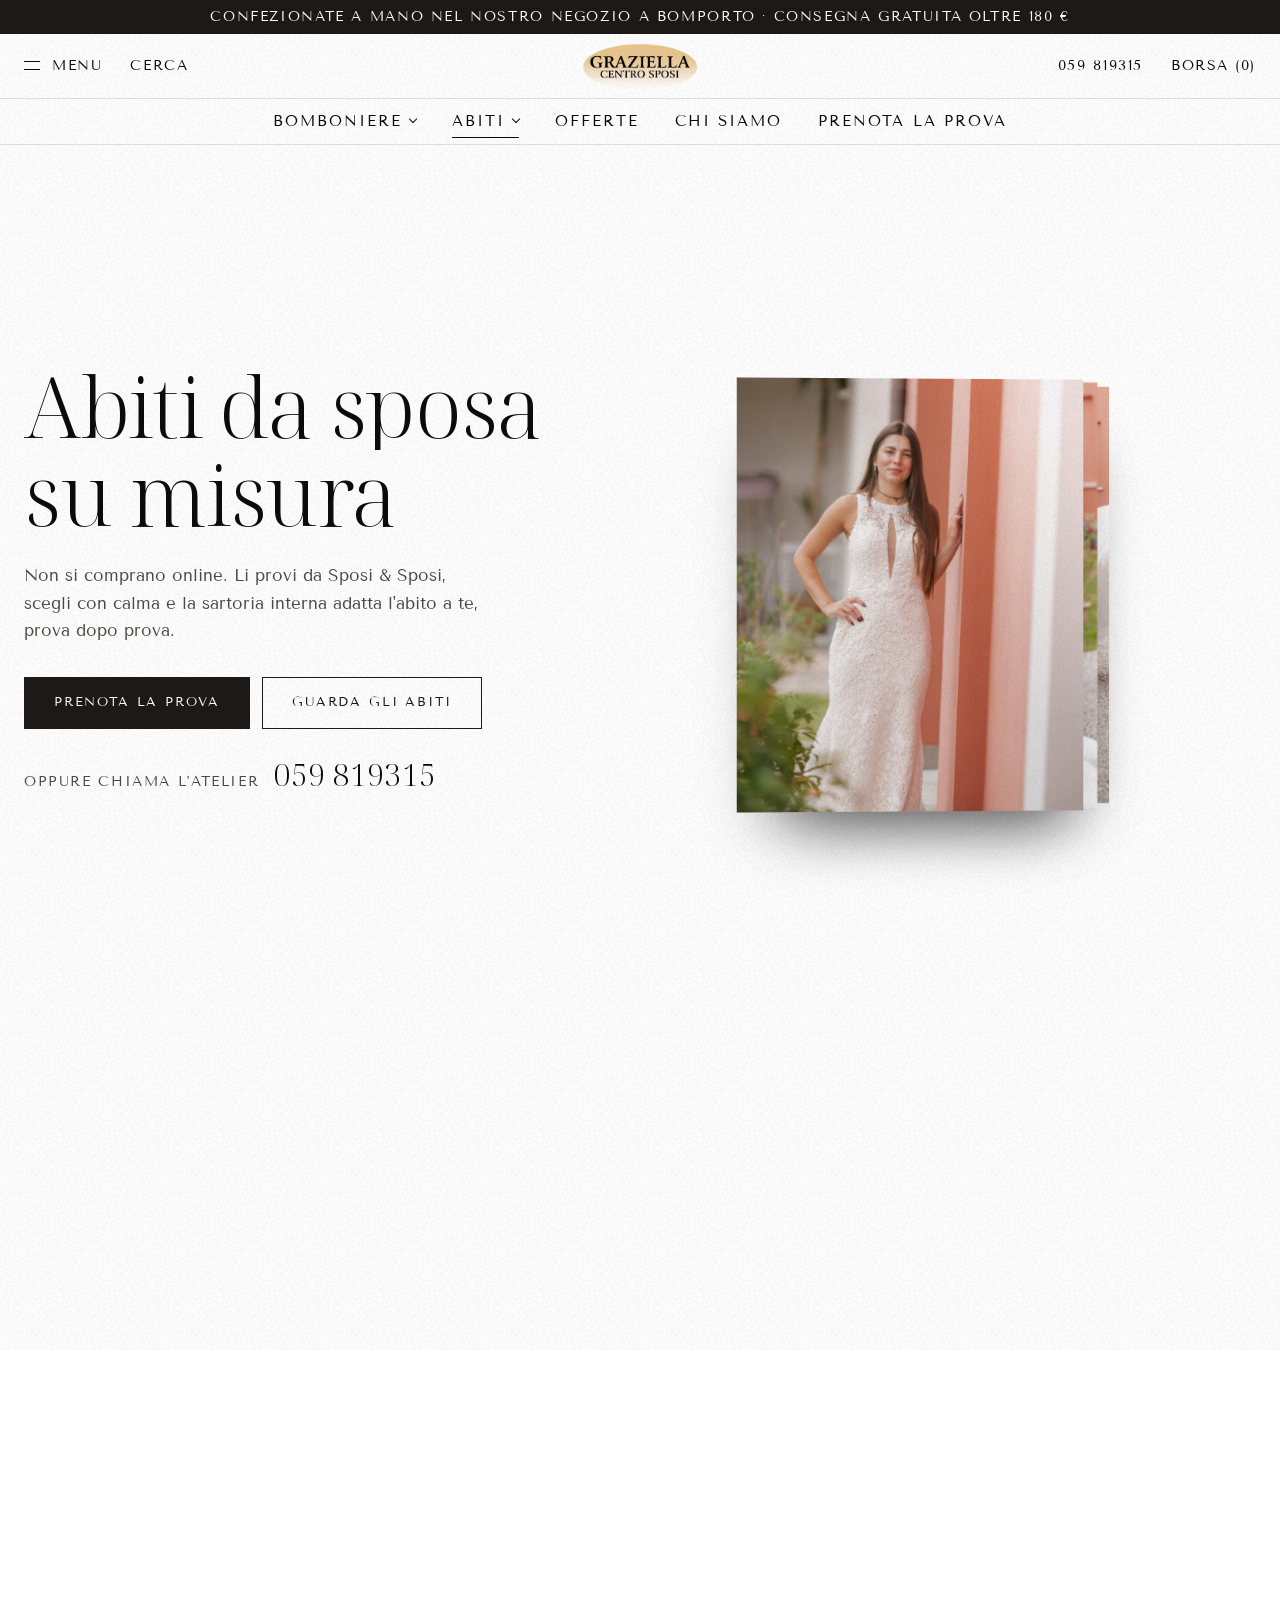
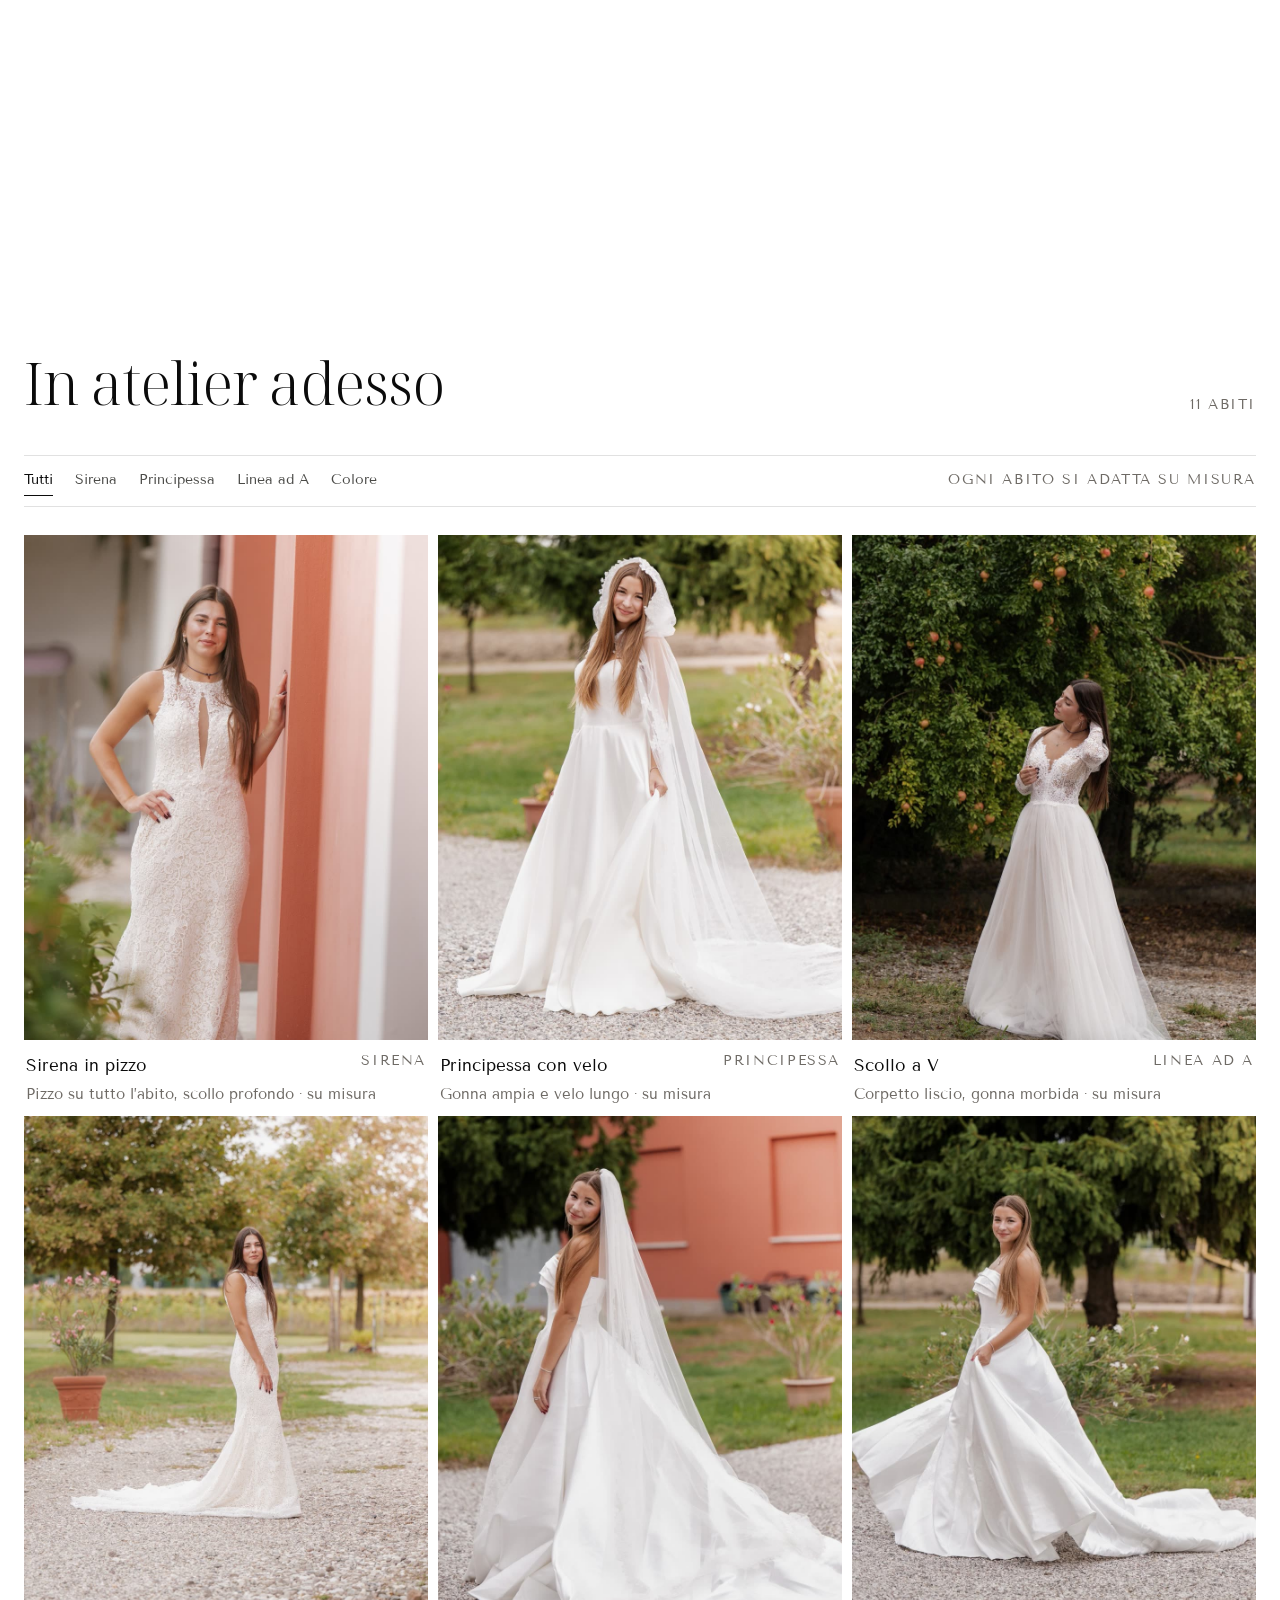
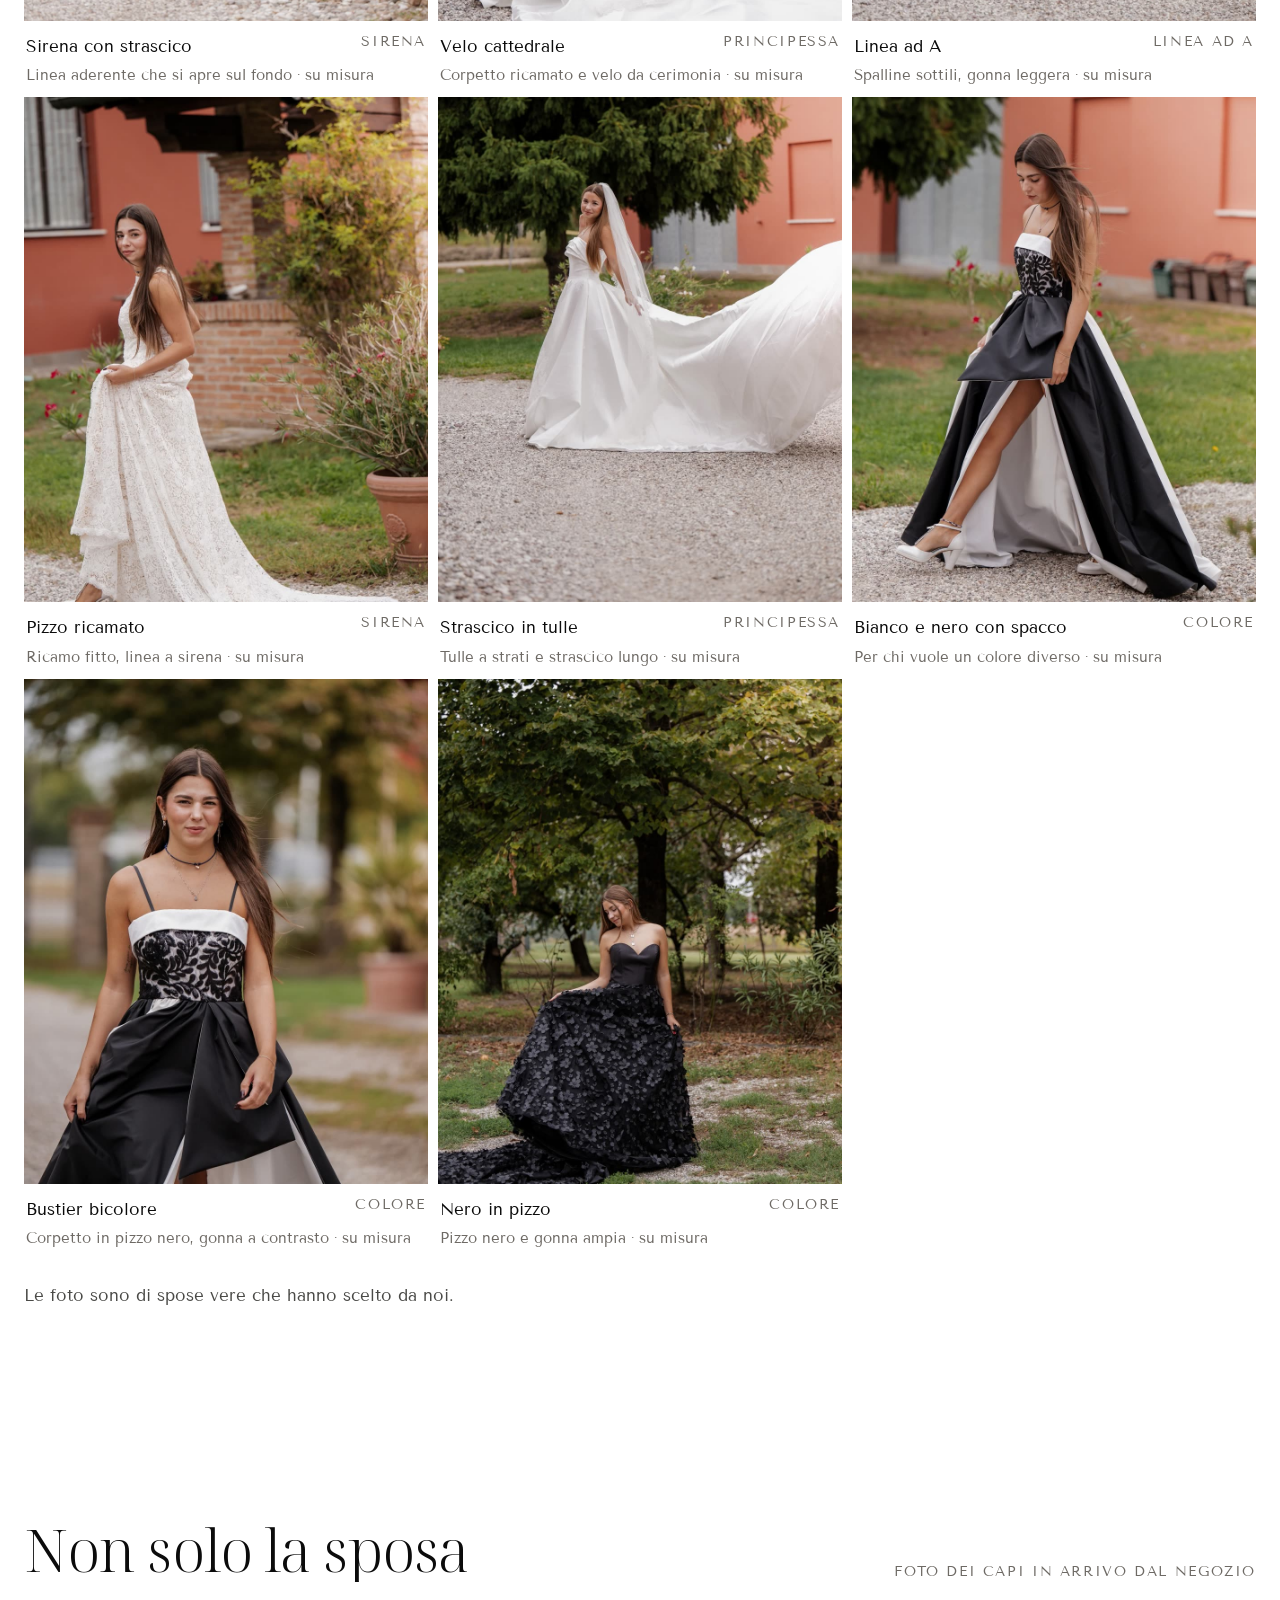
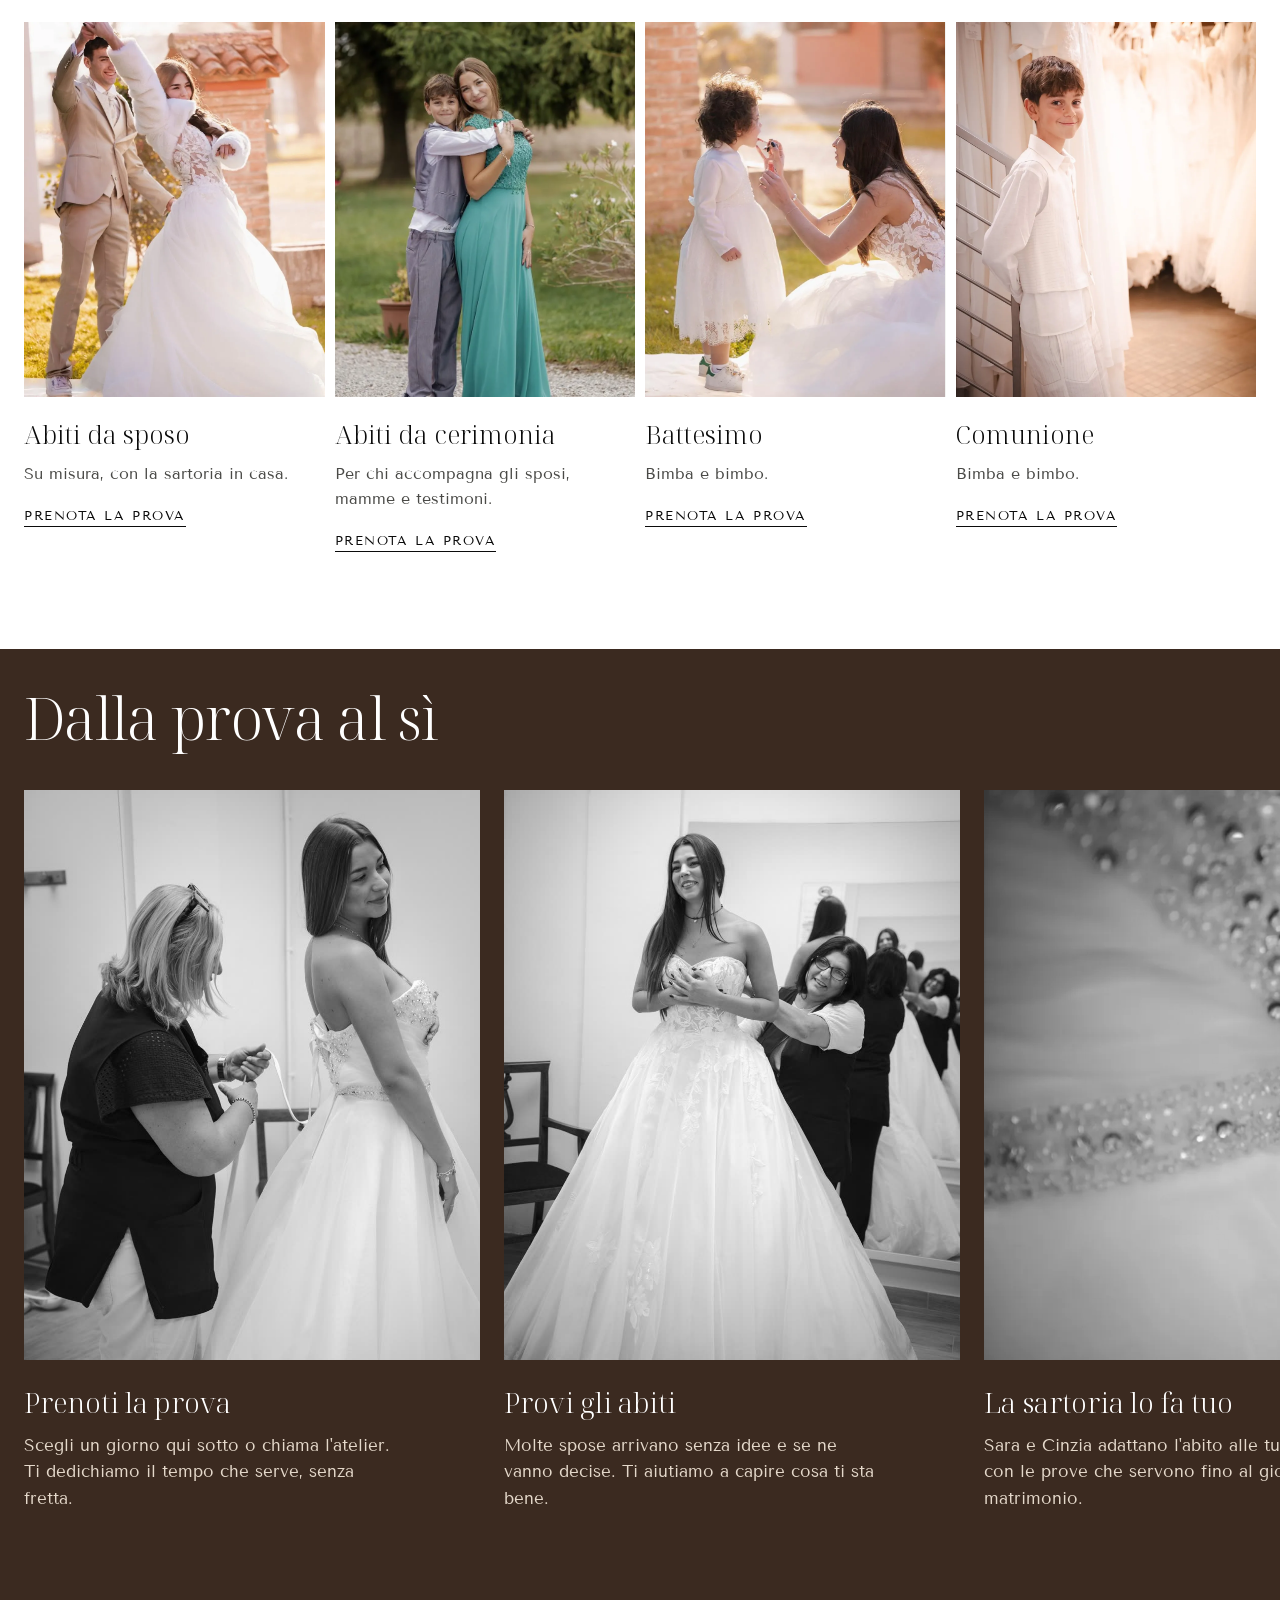
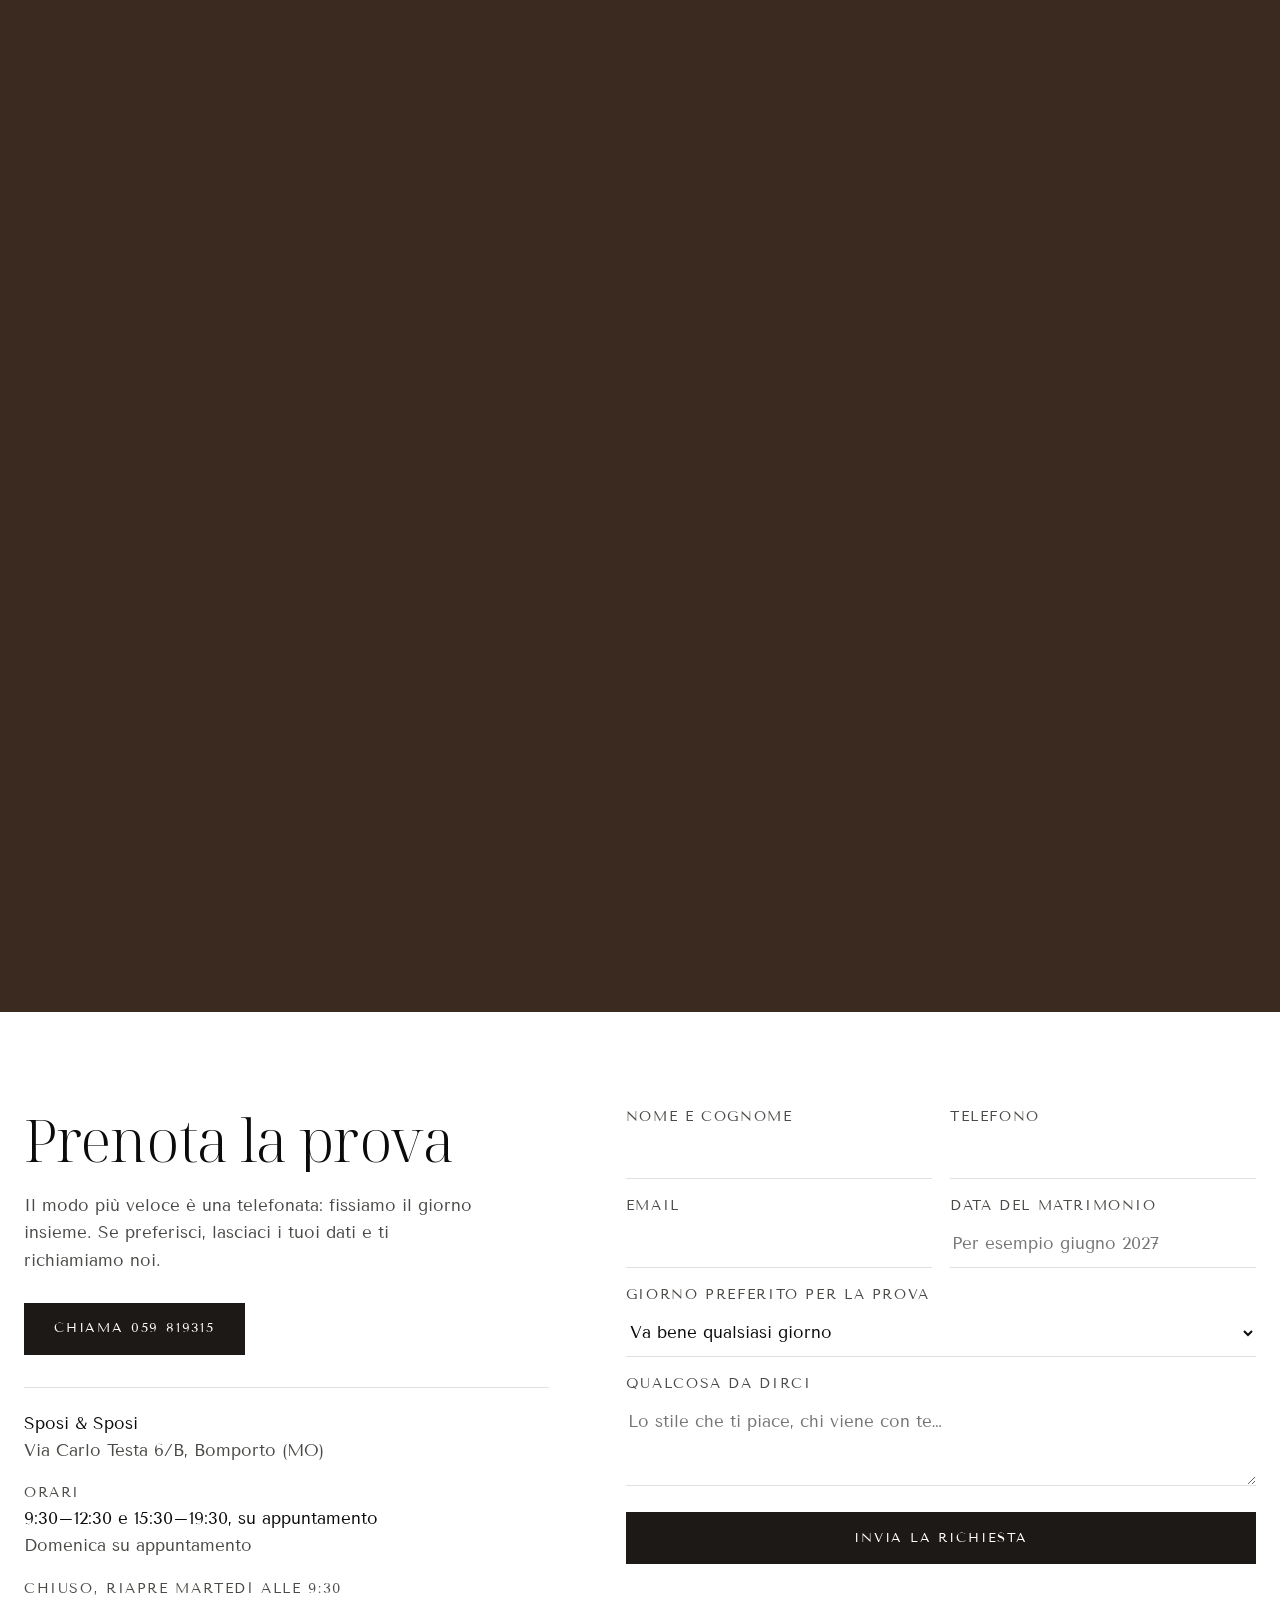
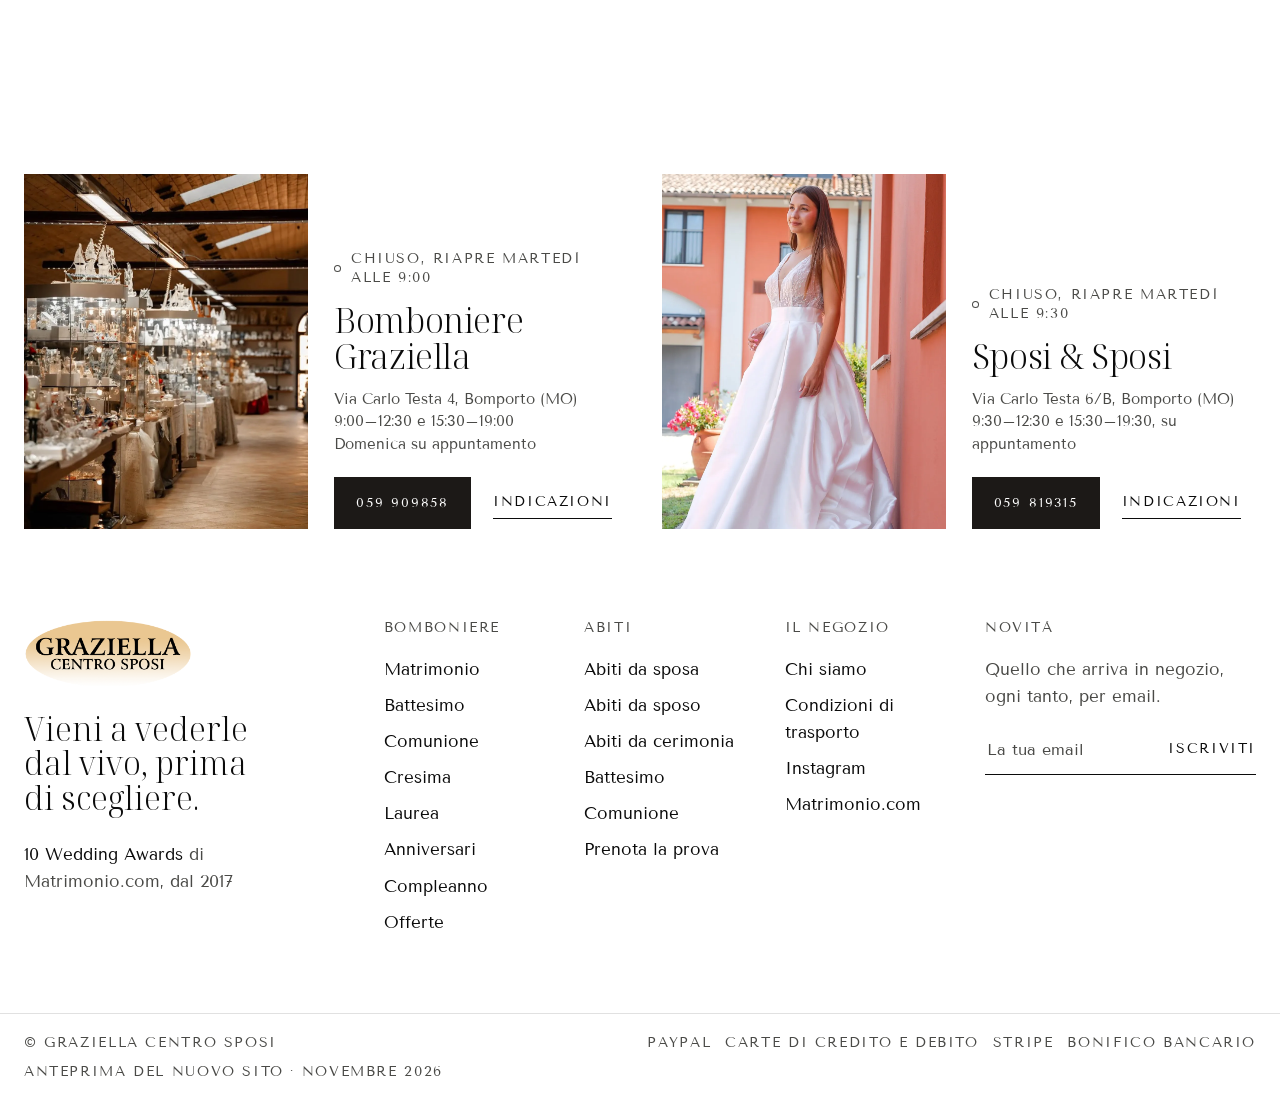
==== abiti.html @ 9d53adb4 "Via le copie sfocate: sezioni alte come i video, foto al formato vero Co-Authored-By: Claude Opus 5." ====
<!doctype html>
<html lang="it">
<head>
<meta charset="utf-8">
<meta name="robots" content="noindex, nofollow">
<meta name="viewport" content="width=device-width, initial-scale=1">
<link rel="icon" href="assets/img/logo-graziella.png">
<script>try{if(sessionStorage.getItem("graziella-passaggio")==="1"){document.documentElement.classList.add("in-passaggio");setTimeout(function(){document.documentElement.classList.remove("in-passaggio")},2500)}}catch(e){}</script>
<title>Abiti da sposa su misura · Sposi &amp; Sposi · Graziella</title>
<meta name="description" content="Abiti da sposa su misura dell'atelier Sposi & Sposi a Bomporto: si provano in atelier e la sartoria interna li adatta a te.">
<link rel="preconnect" href="https://fonts.googleapis.com"><link rel="preconnect" href="https://fonts.gstatic.com" crossorigin>
<link href="https://fonts.googleapis.com/css2?family=Noto+Serif+Display:wght@300;400&family=Tenor+Sans&display=swap" rel="stylesheet">
<link rel="stylesheet" href="assets/vendor/lenis.css">
<link rel="stylesheet" href="assets/css/negozio.css">
<style>
/* Hero: tre abiti a ventaglio nello spazio, si aprono con lo scroll e seguono il mouse */
.ab-hero { position: relative; height: 190vh; }
.ab-hero__stick { position: sticky; top: 0; height: 100vh; height: 100svh; display: grid; grid-template-columns: minmax(0, 5fr) minmax(0, 6fr); align-items: center; gap: 24px; max-width: var(--max); margin: 0 auto; padding: 0 var(--gut); overflow: hidden; }
.ab-hero__testo { position: relative; z-index: 2; }
.ab-hero__testo p { margin: 24px 0 32px; }
/* Telefono per prenotare in evidenza (cliente, 26/10): la maggior parte delle spose chiama */
.ab-hero__tel { margin-top: 26px; color: var(--graphite); display: flex; align-items: baseline; gap: 14px; flex-wrap: wrap; }
.ab-hero__tel a { font-family: var(--font-titoli); font-weight: var(--peso-titoli); font-size: clamp(26px, 2.4vw, 36px); letter-spacing: .01em; color: var(--ink); text-transform: none; background: linear-gradient(currentColor, currentColor) 0 100% / 0 1px no-repeat; transition: background-size .5s var(--ease); }
.ab-hero__tel a:hover { background-size: 100% 1px; }
.ventaglio { position: relative; z-index: 1; height: 88vh; perspective: 1600px; display: grid; place-items: center; }
.ventaglio__in { position: relative; width: min(27vw, 430px, 54vh); aspect-ratio: 4 / 5; transform-style: preserve-3d; will-change: transform; }
.ventaglio__in img { position: absolute; inset: 0; width: 100%; height: 100%; object-fit: contain; box-shadow: 0 40px 60px -30px rgba(11, 11, 11, .35); }
.ab-hero__azioni { display: flex; gap: 12px; flex-wrap: wrap; }
@media (max-width: 900px) {
  .ab-hero { height: auto; }
  .ab-hero__stick { position: relative; height: auto; grid-template-columns: 1fr; padding-top: 32px; padding-bottom: 32px; }
  /* L'altezza segue le foto, così sotto il ventaglio non resta un vuoto */
  .ventaglio { height: calc(62vw * 4 / 3 + 72px); }
  .ventaglio__in { width: 62vw; }
}

/* Filtri e griglia degli abiti */
.ab-tools { display: flex; justify-content: space-between; align-items: center; gap: 24px; border-top: 1px solid var(--hair); border-bottom: 1px solid var(--hair); height: 52px; margin-bottom: 28px; }
.tabs { display: flex; gap: 22px; overflow-x: auto; scrollbar-width: none; }
.tabs::-webkit-scrollbar { display: none; }
.tabs button { position: relative; padding: 6px 0; color: var(--graphite); white-space: nowrap; }
.tabs button[aria-pressed="true"] { color: var(--ink); }
.tabs button::after { content: ''; position: absolute; left: 0; right: 0; bottom: 0; height: 1px; background: var(--ink); transform: scaleX(0); transform-origin: right; transition: transform .5s var(--ease); }
.tabs button[aria-pressed="true"]::after, .tabs button:hover::after { transform: scaleX(1); transform-origin: left; }
.abiti { display: grid; grid-template-columns: repeat(3, minmax(0, 1fr)); gap: 10px; }
.abito__media { position: relative; aspect-ratio: 4 / 5; overflow: hidden; background: var(--mist); transform: perspective(1000px) rotateX(var(--rx, 0deg)) rotateY(var(--ry, 0deg)); transition: transform .8s var(--ease); }
.abito__media.is-tilt { transition: transform .15s linear; }
.abito__media img { width: 100%; height: 100%; object-fit: contain; }
.abito__media::after { content: ''; position: absolute; inset: 0; pointer-events: none; background: radial-gradient(circle at var(--lx, 50%) var(--ly, 30%), rgba(255,255,255,.35), transparent 50%); opacity: 0; transition: opacity .5s; }
.abito__media.is-tilt::after { opacity: 1; }
.abito__chiedi { position: absolute; left: 10px; right: 10px; bottom: 10px; height: 44px; background: var(--paper); color: var(--ink); font-size: 12.5px; letter-spacing: .12em; text-transform: uppercase; transform: translateY(calc(100% + 12px)); transition: transform .6s var(--ease); }
.abito:hover .abito__chiedi, .abito__chiedi:focus-visible { transform: none; }
@media (hover: none) { .abito__chiedi { transform: none; } }
@media (max-width: 760px) { .abito__chiedi { height: 38px; left: 8px; right: 8px; bottom: 8px; font-size: 11.5px; } .abito__chiedi .lungo { display: none; } }
.abito__meta { display: flex; justify-content: space-between; gap: 12px; padding: 12px 2px 0; }
.abito__meta h3 { margin: 0; font-weight: 400; font-size: 17px; }
.abito__meta span { white-space: nowrap; }
.abito__nota { margin: 4px 2px 0; color: var(--fog); font-size: 14.5px; }
@media (max-width: 900px) { .abiti { grid-template-columns: repeat(2, minmax(0, 1fr)); } }
@media (max-width: 760px) { .abito__meta { flex-direction: column; gap: 0; } }

/* Come funziona: percorso orizzontale che scorre con lo scroll */
.percorso { position: relative; background: var(--bruno); color: var(--paper); overflow: clip; }
.percorso__pin { height: 100vh; height: 100svh; display: flex; flex-direction: column; justify-content: center; gap: 40px; }
.percorso__head { padding: 0 var(--gut); max-width: var(--max); margin: 0 auto; width: 100%; }
.percorso__track { display: flex; gap: 24px; padding: 0 var(--gut); width: max-content; will-change: transform; }
.tappa { --w: min(520px, 78vw, calc((100svh - 330px) * .8)); width: var(--w); flex-shrink: 0; }
.tappa--larga { width: calc(var(--w) * 1.875); }
.tappa--larga .tappa__foto { aspect-ratio: 3 / 2; }
.tappa__foto { position: relative; aspect-ratio: 4 / 5; overflow: hidden; }
.tappa img { width: 100%; height: 100%; object-fit: cover; filter: grayscale(1); transition: filter 1s var(--ease); }
.fila-nav--percorso { display: none; }
/* Su telefono e tablet il percorso non blocca la pagina: si scorre col dito o con le frecce, la tappa in primo piano prende colore */
@media (max-width: 900px) {
  .percorso__pin { height: auto; padding: 72px 0 64px; gap: 32px; }
  .percorso__track { width: auto; overflow-x: auto; scroll-snap-type: x mandatory; scrollbar-width: none; }
  .percorso__track::-webkit-scrollbar { display: none; }
  .tappa { --w: 80vw; scroll-snap-align: start; }
  .tappa.is-qui img { filter: none; }
  .fila-nav--percorso { display: flex; margin-top: 0; }
}
.tappa h3 { margin: 20px 0 8px; font-family: var(--font-titoli); font-weight: var(--peso-titoli); font-size: clamp(26px, 2.2vw, 32px); }
.tappa p { margin: 0; color: var(--crema); max-width: 38ch; font-size: 16.5px; }

/* Prenotazione della prova */
.prova { display: grid; grid-template-columns: minmax(0, 5fr) minmax(0, 6fr); gap: clamp(32px, 6vw, 120px); align-items: start; }
.prova__info p { margin-top: 20px; }
.prova__contatti { margin-top: 32px; display: grid; gap: 14px; padding-top: 22px; border-top: 1px solid var(--hair); }
.prova__contatti b { font-weight: 400; display: block; }
.prova__contatti span { color: var(--graphite); }
.prova__contatti .tel { user-select: all; color: var(--ink); }
.form { display: grid; gap: 18px; }
.form .riga { display: grid; grid-template-columns: 1fr 1fr; gap: 18px; }
.campo label { display: block; margin-bottom: 4px; color: var(--graphite); }
.campo input, .campo select, .campo textarea { width: 100%; border: 0; border-bottom: 1px solid var(--hair); background: none; outline: none; height: 48px; font-size: 17px; border-radius: 0; }
.campo textarea { height: 88px; resize: vertical; padding-top: 10px; }
.campo input:focus, .campo select:focus, .campo textarea:focus { border-bottom-color: var(--ink); }
.prova__chiama { margin-top: 28px; }
.ok { padding: 24px; background: var(--mist); }
.ok h3 { margin: 0 0 8px; font-weight: 400; font-size: 26px; }
.ok p { margin: 0; color: var(--graphite); }
@media (max-width: 900px) { .prova { grid-template-columns: 1fr; } .form .riga { grid-template-columns: 1fr; } }
/* Le altre categorie dell'atelier (sposo, cerimonia, battesimo, comunione): foto vere del negozio, prova su appuntamento */
.altri__griglia { display: grid; grid-template-columns: repeat(4, minmax(0, 1fr)); gap: 10px; }
.altro { position: relative; scroll-margin-top: calc(var(--head) + 40px); }
.altro__foto { aspect-ratio: 4 / 5; overflow: hidden; background: var(--mist); }
.altro__foto img { width: 100%; height: 100%; object-fit: contain; }
.altro h3 { margin: 18px 0 6px; font-family: var(--font-titoli); font-weight: var(--peso-titoli); font-size: clamp(24px, 2vw, 30px); }
.altro p { margin: 0 0 14px; color: var(--graphite); font-size: 15.5px; }
.altro:target .altro__foto { box-shadow: 0 0 0 1px var(--ink); }
@media (max-width: 900px) { .altri__griglia { grid-template-columns: 1fr 1fr; gap: 24px 10px; } }
</style>
</head>
<body data-pagina="abiti">
<div id="testata"></div>
<main>
  <section class="ab-hero" id="ab-hero" aria-labelledby="t-ab">
    <div class="ab-hero__stick">
      <div class="ab-hero__testo">
        <h1 class="h-xl" id="t-ab" data-split>Abiti da sposa su misura</h1>
        <p class="body-l">Non si comprano online. Li provi da Sposi &amp; Sposi, scegli con calma e la sartoria interna adatta l'abito a te, prova dopo prova.</p>
        <div class="ab-hero__azioni"><a class="btn" href="#prova">Prenota la prova</a><a class="btn btn--line" href="#collezione">Guarda gli abiti</a></div>
        <p class="ab-hero__tel label">Oppure chiama l'atelier <a href="tel:+39059819315">059 819315</a></p>
      </div>
      <div class="ventaglio" data-tilt-area>
        <div class="ventaglio__in" id="ventaglio">
          <img src="assets/abiti/sirena-pizzo.jpg" alt="Abito a sirena in pizzo" data-i="0">
          <img src="assets/abiti/velo-cattedrale.jpg" alt="Abito con velo cattedrale" data-i="1">
          <img src="assets/abiti/strascico-tulle.jpg" alt="Abito con strascico in tulle" data-i="2">
        </div>
      </div>
    </div>
  </section>

  <section class="sec" id="collezione" aria-labelledby="t-coll">
    <div class="wrap">
      <div class="sec__head"><h2 class="h-l" id="t-coll" data-split>In atelier adesso</h2><span class="label fog" id="conta-abiti"></span></div>
      <div class="ab-tools">
        <div class="tabs label" id="linee" role="group" aria-label="Linea"></div>
        <span class="label fog hide-s">Ogni abito si adatta su misura</span>
      </div>
      <div class="abiti" id="abiti"></div>
      <p class="muted" style="margin-top:32px">Le foto sono di spose vere che hanno scelto da noi.</p>
    </div>
  </section>

  <section class="sec altri" id="altri" aria-labelledby="t-altri">
    <div class="wrap">
      <div class="sec__head"><h2 class="h-l" id="t-altri" data-split>Non solo la sposa</h2><span class="label fog">Foto dei capi in arrivo dal negozio</span></div>
      <div class="altri__griglia" id="altri-griglia"></div>
    </div>
  </section>

  <section class="percorso" id="percorso" aria-labelledby="t-perc">
    <div class="percorso__pin">
      <div class="percorso__head"><h2 class="h-l" id="t-perc">Dalla prova al sì</h2></div>
      <div class="percorso__track" id="traccia">
        <article class="tappa"><div class="tappa__foto"><img src="assets/abiti/prova-specchio.jpg" alt="Una sposa si guarda allo specchio durante la prova" loading="lazy"></div><h3>Prenoti la prova</h3><p>Scegli un giorno qui sotto o chiama l'atelier. Ti dedichiamo il tempo che serve, senza fretta.</p></article>
        <article class="tappa"><div class="tappa__foto"><img src="assets/abiti/prova-atelier.jpg" alt="Prova dell'abito in atelier" loading="lazy"></div><h3>Provi gli abiti</h3><p>Molte spose arrivano senza idee e se ne vanno decise. Ti aiutiamo a capire cosa ti sta bene.</p></article>
        <article class="tappa tappa--larga"><div class="tappa__foto"><img src="assets/img/mani-lacci.webp" alt="Mani che stringono i lacci del corsetto" loading="lazy"></div><h3>La sartoria lo fa tuo</h3><p>Sara e Cinzia adattano l'abito alle tue misure, con le prove che servono fino al giorno del matrimonio.</p></article>
        <article class="tappa"><div class="tappa__foto"><img src="assets/abiti/prova-sartoria.jpg" alt="La sarta sistema lo strascico" loading="lazy"></div><h3>Lo ritiri pronto</h3><p>All'ultima prova l'abito è come lo volevi. Lo porti a casa stirato e pronto.</p></article>
      </div>
      <div class="fila-nav fila-nav--chiara fila-nav--percorso">
        <button type="button" class="fila-freccia" data-verso="-1" id="perc-prima" aria-label="Tappa precedente"><svg viewBox="0 0 24 24"><path d="M15 5l-7 7 7 7"/></svg></button>
        <div class="fila-barra" aria-hidden="true"><i id="perc-barra"></i></div>
        <button type="button" class="fila-freccia" data-verso="1" id="perc-dopo" aria-label="Tappa successiva"><svg viewBox="0 0 24 24"><path d="M9 5l7 7-7 7"/></svg></button>
      </div>
    </div>
  </section>

  <section class="sec" id="prova" aria-labelledby="t-prova">
    <div class="wrap prova">
      <div class="prova__info">
        <h2 class="h-l" id="t-prova" data-split>Prenota la prova</h2>
        <p class="body-l">Il modo più veloce è una telefonata: fissiamo il giorno insieme. Se preferisci, lasciaci i tuoi dati e ti richiamiamo noi.</p>
        <a class="btn prova__chiama" href="tel:+39059819315">Chiama 059 819315</a>
        <div class="prova__contatti">
          <div><b>Sposi &amp; Sposi</b><span>Via Carlo Testa 6/B, Bomporto (MO)</span></div>
          <div><span class="label">Orari</span> <b>9:30–12:30 e 15:30–19:30, su appuntamento</b><span>Domenica su appuntamento</span></div>
          <div><span class="label" id="stato-atelier"></span></div>
        </div>
      </div>
      <form class="form" id="form-prova" novalidate>
        <div class="riga">
          <div class="campo"><label class="label" for="f-nome">Nome e cognome</label><input id="f-nome" required autocomplete="name"></div>
          <div class="campo"><label class="label" for="f-tel">Telefono</label><input id="f-tel" type="tel" required autocomplete="tel"></div>
        </div>
        <div class="riga">
          <div class="campo"><label class="label" for="f-email">Email</label><input id="f-email" type="email" autocomplete="email"></div>
          <div class="campo"><label class="label" for="f-data">Data del matrimonio</label><input id="f-data" type="text" placeholder="Per esempio giugno 2027" autocomplete="off"></div>
        </div>
        <div class="campo"><label class="label" for="f-giorno">Giorno preferito per la prova</label><select id="f-giorno"></select></div>
        <div class="campo"><label class="label" for="f-msg">Qualcosa da dirci</label><textarea id="f-msg" placeholder="Lo stile che ti piace, chi viene con te…"></textarea></div>
        <button class="btn btn--full" type="submit">Invia la richiesta</button>
        <div id="esito" aria-live="polite"></div>
      </form>
    </div>
  </section>
</main>
<div id="piede"></div>

<script src="assets/vendor/gsap.min.js"></script>
<script src="assets/vendor/ScrollTrigger.min.js"></script>
<script src="assets/vendor/SplitText.min.js"></script>
<script src="assets/vendor/Flip.min.js"></script>
<script src="assets/vendor/lenis.min.js"></script>
<script src="assets/js/dati.js"></script>
<script src="assets/js/negozio.js"></script>
<script>
(function () {
  const { G, entrate } = Negozio;
  const ridotto = matchMedia('(prefers-reduced-motion: reduce)').matches;
  const linea = id => G.linee.find(l => l.id === id);

  /* Griglia degli abiti */
  const griglia = document.getElementById('abiti');
  griglia.innerHTML = G.abiti.map(a => `<article class="abito" data-id="${a.id}" data-linea="${a.linea}">
      <div class="abito__media" data-tilt><img src="assets/abiti/${a.id}.jpg" alt="${a.nome}" loading="lazy"><button class="abito__chiedi" type="button" data-chiedi="${a.id}"><span class="lungo">Chiedi di </span>provarlo</button></div>
      <div class="abito__meta"><h3>${a.nome}</h3><span class="label fog">${linea(a.linea).nome}</span></div>
      <p class="abito__nota">${a.nota} · su misura</p>
    </article>`).join('');
  const carte = [...griglia.children];

  /* Filtri per linea, anche da #sirena ecc. */
  const tabs = document.getElementById('linee');
  tabs.innerHTML = `<button aria-pressed="true" data-linea="">Tutti</button>` + G.linee.map(l => `<button aria-pressed="false" data-linea="${l.id}">${l.nome}</button>`).join('');
  function filtra(id, anima) {
    const stato = anima && window.Flip && !ridotto ? Flip.getState(carte) : null;
    let n = 0;
    carte.forEach(c => { c.hidden = !!id && c.dataset.linea !== id; if (!c.hidden) n++; });
    tabs.querySelectorAll('button').forEach(b => b.setAttribute('aria-pressed', String(b.dataset.linea === id)));
    document.getElementById('conta-abiti').textContent = `${n} ${n === 1 ? 'abito' : 'abiti'}`;
    if (stato) Flip.from(stato, { duration: .8, ease: 'power3.inOut', stagger: .03, absolute: true,
      onEnter: el => gsap.fromTo(el, { opacity: 0, scale: .94 }, { opacity: 1, scale: 1, duration: .7 }),
      onLeave: el => gsap.to(el, { opacity: 0, scale: .94, duration: .4 }), onComplete: () => ScrollTrigger.refresh() });
  }
  tabs.addEventListener('click', e => { const b = e.target.closest('button'); if (b) filtra(b.dataset.linea, true); });
  const iniziale = location.hash.slice(1);
  filtra(G.linee.some(l => l.id === iniziale) ? iniziale : '', false);
  if (G.linee.some(l => l.id === iniziale)) setTimeout(() => document.getElementById('collezione').scrollIntoView(), 50);
  addEventListener('hashchange', () => { const h = location.hash.slice(1); if (G.linee.some(l => l.id === h)) { filtra(h, true); document.getElementById('collezione').scrollIntoView(); } });

  /* Gli abiti entrano a tendina: la cornice si scopre dall'alto e la foto si assesta */
  if (window.gsap && window.ScrollTrigger && !ridotto) {
    gsap.registerPlugin(ScrollTrigger);
    const visibili = carte.filter(c => !c.hidden);
    const cornici = b => b.map(x => x.querySelector('.abito__media'));
    gsap.set(cornici(visibili), { clipPath: 'inset(100% 0% 0% 0%)' });
    ScrollTrigger.batch(visibili, { start: 'top 92%', once: true, onEnter: b => {
      gsap.to(cornici(b), { clipPath: 'inset(0% 0% 0% 0%)', duration: 1.3, stagger: .1, ease: 'expo.out', clearProps: 'clipPath' });
    } });
  }

  griglia.addEventListener('click', e => {
    const b = e.target.closest('[data-chiedi]'); if (!b) return;
    /* Il nome dell'abito finisce nel messaggio, così in atelier sanno già cosa preparare */
    const msg = document.getElementById('f-msg'), nome = G.abiti.find(a => a.id === b.dataset.chiedi).nome;
    if (!msg.value.includes(nome)) msg.value = (msg.value.trim() ? msg.value.trim() + '\n' : 'Vorrei provare: ') + nome;
    const dest = document.getElementById('prova');
    Negozio.lenis ? Negozio.lenis.scrollTo(dest, { offset: -40 }) : dest.scrollIntoView({ behavior: 'smooth' });
  });

  /* Giorni di apertura nelle prossime due settimane */
  const giorni = ['domenica', 'lunedì', 'martedì', 'mercoledì', 'giovedì', 'venerdì', 'sabato'];
  const sel = document.getElementById('f-giorno');
  const opzioni = [];
  for (let k = 1; opzioni.length < 10 && k < 21; k++) {
    const d = new Date(); d.setDate(d.getDate() + k);
    const fasce = G.orariAbiti[d.getDay()] || [];
    if (!fasce.length) continue;
    const testo = `${giorni[d.getDay()]} ${d.getDate()} ${d.toLocaleDateString('it-IT', { month: 'long' })}`;
    opzioni.push(`<option>${testo}, mattina</option>`);
    if (fasce.length > 1) opzioni.push(`<option>${testo}, pomeriggio</option>`);
  }
  sel.innerHTML = '<option value="">Va bene qualsiasi giorno</option>' + opzioni.join('');
  document.getElementById('stato-atelier').textContent = Negozio.stato(G.orariAbiti).testo;

  document.getElementById('form-prova').addEventListener('submit', e => {
    e.preventDefault();
    const nome = document.getElementById('f-nome'), tel = document.getElementById('f-tel');
    const esito = document.getElementById('esito');
    if (!nome.value.trim() || !tel.value.trim()) {
      esito.innerHTML = '<p class="muted">Servono almeno il nome e un telefono per richiamarti.</p>';
      (nome.value.trim() ? tel : nome).focus();
      return;
    }
    esito.innerHTML = `<div class="ok"><h3>Grazie, ${nome.value.trim().split(' ')[0]}.</h3><p>Nel sito vero la richiesta arriva a Sposi &amp; Sposi, che ti richiama al ${tel.value.trim()}. In questa anteprima del sito non viene ancora inviata.</p></div>`;
  });

  if (!window.gsap || ridotto) { entrate(); return; }
  gsap.registerPlugin(ScrollTrigger, Flip);

  /* Ventaglio: i tre abiti si aprono nello spazio scorrendo, e ruotano col mouse */
  const fogli = [...document.querySelectorAll('#ventaglio img')];
  const telefono = matchMedia('(max-width: 900px)').matches;
  gsap.set(fogli[0], { rotateY: 0, z: 0, x: 0 });
  gsap.set(fogli[1], { rotateY: 0, z: -40, x: 0 });
  gsap.set(fogli[2], { rotateY: 0, z: -80, x: 0 });
  const apri = gsap.timeline({ paused: telefono, defaults: { ease: 'power2.inOut', duration: 1 } })
    .to(fogli[0], { x: telefono ? '-28%' : '-42%', rotateY: 24, z: 30 }, 0)
    .to(fogli[1], { z: 90, rotateY: 0 }, 0)
    .to(fogli[2], { x: telefono ? '28%' : '42%', rotateY: -24, z: 30 }, 0);
  if (telefono) gsap.to(apri, { progress: 1, duration: 1.6, ease: 'power3.out', delay: .4 });
  else ScrollTrigger.create({ trigger: '#ab-hero', start: 'top top', end: 'bottom bottom', scrub: 1, animation: apri });
  gsap.from('#ventaglio', { opacity: 0, y: 60, duration: 1.4, ease: 'power4.out' });
  if (matchMedia('(hover: hover)').matches) {
    const rx = gsap.quickTo('#ventaglio', 'rotateX', { duration: .9, ease: 'power3.out' });
    const ry = gsap.quickTo('#ventaglio', 'rotateY', { duration: .9, ease: 'power3.out' });
    document.getElementById('ab-hero').addEventListener('pointermove', e => { ry((e.clientX / innerWidth - .5) * 18); rx(-(e.clientY / innerHeight - .5) * 12); });
  }

  /* Percorso: le tappe scorrono in orizzontale mentre la sezione resta ferma */
  const traccia = document.getElementById('traccia');
  const distanza = () => Math.max(0, traccia.scrollWidth - innerWidth);
  if (telefono) Negozio.fila(traccia, { prima: document.getElementById('perc-prima'), dopo: document.getElementById('perc-dopo'), barra: document.getElementById('perc-barra') });
  else if (distanza() > 0) {
    gsap.to(traccia, { x: () => -distanza(), ease: 'none', scrollTrigger: { trigger: '#percorso', start: 'top top', end: () => '+=' + distanza(), pin: '.percorso__pin', scrub: 1, invalidateOnRefresh: true } });
    gsap.utils.toArray('.tappa img').forEach(img => gsap.fromTo(img, { filter: 'grayscale(1)' }, { filter: 'grayscale(0)', scrollTrigger: { trigger: '#percorso', start: 'top top', end: () => '+=' + distanza(), scrub: true } }));
  }
  /* Le altre categorie dell'atelier */
  document.getElementById('altri-griglia').innerHTML = window.GRAZIELLA.categorieAbiti.slice(1).map(c => `<article class="altro" id="${c.id}"><div class="altro__foto"><img src="${c.foto}" alt="" loading="lazy"></div><h3>${c.nome}</h3><p>${c.nota}</p><a class="link" href="#prova">Prenota la prova</a></article>`).join('');
  entrate();
})();
</script>
</body>
</html>
---- assets/vendor/lenis.css ----
html.lenis,html.lenis body{height:auto}.lenis.lenis-smooth [data-lenis-prevent]{overscroll-behavior:contain}.lenis.lenis-stopped{overflow:clip}.lenis.lenis-smooth iframe{pointer-events:none}
---- assets/css/negozio.css ----
/* Graziella · e-commerce. Token da metodo/DESIGN.md: niente valori fuori da qui. */
:root {
  --paper: #FFFFFF;
  --mist: #F2F2F0;
  --ink: #0B0B0B;
  --graphite: #4A4A47;
  --fog: #6E6A65;
  /* Marrone al posto del nero nelle superfici scure (cliente, 26/10): espresso per sezioni, menu e barra, più profondo per il piede */
  --bruno: #3B2A20;
  --bruno-scuro: #2B1F18;
  --bruno-chiaro: #57402F;
  /* Bottoni, frecce e barra annunci (Andrea, 31/10): quasi nero, caldo */
  --nero: #1C1917;
  --nero-chiaro: #3A3531;
  --crema: #E4D8CA;
  --hair: rgba(11, 11, 11, .12);
  --hair-inv: rgba(255, 255, 255, .16);
  --font: 'Tenor Sans', 'Optima', 'Candara', sans-serif;
  --font-titoli: 'Noto Serif Display', Georgia, serif;
  --peso-titoli: 300;
  --ease: cubic-bezier(.16, 1, .3, 1);
  --gut: 24px;
  --max: 1440px;
  --bar: 34px;
  --head: 64px;
}
@media (max-width: 760px) { :root { --gut: 16px; --head: 56px; } }

*, *::before, *::after { box-sizing: border-box; }
html { -webkit-text-size-adjust: 100%; }
body {
  margin: 0; background: var(--paper); color: var(--ink);
  font-family: var(--font); font-weight: 400; font-size: 16px; line-height: 1.6;
  -webkit-font-smoothing: antialiased; overflow-x: hidden;
}
img, video { display: block; max-width: 100%; }
a { color: inherit; text-decoration: none; }
button, input, select, textarea { font: inherit; color: inherit; }
button { background: none; border: 0; padding: 0; cursor: pointer; }
:focus-visible { outline: 1px solid currentColor; outline-offset: 3px; }
.sr { position: absolute; width: 1px; height: 1px; overflow: hidden; clip: rect(0 0 0 0); white-space: nowrap; }

/* Tipografia */
.label { font-size: 13px; letter-spacing: .12em; text-transform: uppercase; line-height: 1.4; }
:root[data-carattere="zodiak"] { --font-titoli: 'Zodiak', Georgia, serif; --peso-titoli: 300; }
:root[data-carattere="italiana"] { --font-titoli: 'Italiana', Georgia, serif; --peso-titoli: 400; }
:root[data-carattere="bodoni"] { --font-titoli: 'Bodoni Moda', Georgia, serif; --peso-titoli: 400; }
:root[data-carattere="gilda"] { --font-titoli: 'Gilda Display', Georgia, serif; --peso-titoli: 400; }
:root[data-carattere="marcellus"] { --font-titoli: 'Marcellus', Georgia, serif; --peso-titoli: 400; }
.h-xl, .h-l, .h-m, .menu__item { font-family: var(--font-titoli); font-weight: var(--peso-titoli); }
.h-xl, .h-l, .h-m, .menu__item { font-weight: var(--peso-titoli); }
.h-xl { font-size: clamp(46px, 6.6vw, 104px); line-height: 1.04; letter-spacing: -.015em; margin: 0; }
.h-l { font-size: clamp(36px, 4.6vw, 70px); line-height: 1.08; letter-spacing: -.015em; margin: 0; }
.h-m { font-size: clamp(26px, 2.6vw, 38px); line-height: 1.15; margin: 0; }
.body-l { font-size: clamp(17px, 1.35vw, 20px); color: var(--graphite); max-width: 46ch; margin: 0; }
.muted { color: var(--graphite); }
.fog { color: var(--fog); }

/* Bottoni */
.btn {
  display: inline-flex; align-items: center; justify-content: center; gap: 12px;
  height: 52px; padding: 0 30px; background: var(--nero); color: var(--paper);
  font-size: 12.5px; letter-spacing: .14em; text-transform: uppercase;
  transition: background .3s var(--ease), color .3s var(--ease);
  position: relative; overflow: hidden;
}
.btn:hover { background: var(--nero-chiaro); }
.btn--light { background: var(--paper); color: var(--ink); }
.btn--light:hover { background: var(--mist); }
.btn--line { background: transparent; color: var(--nero); box-shadow: inset 0 0 0 1px var(--nero); }
.btn--line:hover { background: var(--nero); color: var(--paper); }
.btn--full { width: 100%; }
.link {
  font-size: 12.5px; letter-spacing: .12em; text-transform: uppercase;
  background: linear-gradient(currentColor, currentColor) 0 100% / 100% 1px no-repeat;
  padding-bottom: 3px; transition: background-size .5s var(--ease);
}
.link:hover { background-size: 0 1px; background-position: 100% 100%; }

/* Barra annunci + testata */
.bar {
  height: var(--bar); background: var(--nero); color: var(--paper);
  display: flex; align-items: center; justify-content: center; overflow: hidden;
  position: relative; z-index: 51;
}
.bar p { margin: 0; white-space: nowrap; }
@media (max-width: 760px) { .bar__lungo { display: none; } }
.head {
  position: sticky; top: 0; z-index: 50; background: var(--paper);
  border-bottom: 1px solid var(--hair);
  transition: transform .5s var(--ease);
}
.head.is-hidden { transform: translateY(-100%); }
.head { transition: transform .5s var(--ease), background .5s var(--ease), color .5s var(--ease), border-color .5s var(--ease); }
/* Testata sempre bianca con scritte nere, anche sopra l'hero (Andrea, 31/10) */
.head.is-aperto, .head.is-trasparente.is-aperto { background: var(--paper); color: var(--ink); border-bottom-color: var(--hair); }
.head.is-aperto .head__cats a { color: var(--ink); }
.head.is-aperto .head__cats a::after { background: var(--ink); }
.head__row {
  height: var(--head); max-width: var(--max); margin: 0 auto; padding: 0 var(--gut);
  display: grid; grid-template-columns: 1fr auto 1fr; align-items: center;
}
.head__left, .head__right { display: flex; align-items: center; gap: 28px; }
.head__right { justify-content: flex-end; }
.logo-img { display: block; line-height: 0; }
.logo-img img { height: 46px; width: auto; }
@media (max-width: 760px) { .logo-img img { height: 36px; } }
.menu__logo { height: 38px; width: auto; }
.logo { font-size: 20px; letter-spacing: .32em; text-transform: uppercase; padding-left: .32em; line-height: 1; }
.burger { display: flex; align-items: center; gap: 12px; }
.burger__icon { position: relative; width: 16px; height: 9px; }
.burger__icon i { position: absolute; left: 0; width: 100%; height: 1px; background: currentColor; transition: transform .5s var(--ease), top .5s var(--ease); }
.burger__icon i:first-child { top: 0; }
.burger__icon i:last-child { top: 8px; }
.bag-btn { display: inline-flex; gap: 6px; }
.bag-btn__n { display: inline-block; min-width: 1ch; }
.head__cats {
  max-width: var(--max); margin: 0 auto; padding: 0 var(--gut);
  display: flex; justify-content: center; gap: clamp(18px, 2.8vw, 48px); height: 46px; align-items: center;
  border-top: 1px solid var(--hair);
}
.head__cats a { position: relative; padding: 6px 0; color: var(--ink); transition: color .3s; display: inline-flex; align-items: center; gap: 8px; letter-spacing: .14em; }
.freccia { width: 6px; height: 6px; border-right: 1px solid currentColor; border-bottom: 1px solid currentColor; transform: translateY(-2px) rotate(45deg); transition: transform .4s var(--ease); }
.head__cats a[aria-expanded="true"] .freccia { transform: translateY(1px) rotate(225deg); }
/* Pannelli del menu a tendina */
.mega { position: absolute; left: 0; right: 0; top: 100%; background: var(--paper); color: var(--ink); border-bottom: 1px solid var(--hair); visibility: hidden; clip-path: inset(0 0 100% 0); transition: clip-path .6s var(--ease), visibility 0s .6s; }
.mega.is-on { visibility: visible; clip-path: inset(0 0 0 0); transition: clip-path .7s var(--ease), visibility 0s; }
.mega__in { max-width: var(--max); margin: 0 auto; padding: 34px var(--gut) 40px; display: grid; grid-template-columns: minmax(0, 3fr) minmax(0, 6.2fr) minmax(0, 2.8fr); gap: clamp(24px, 3.4vw, 56px); align-items: start; max-height: calc(100vh - var(--head) - 80px); overflow: auto; }
.mega__tit { margin: 0 0 12px; color: var(--graphite); }
/* Lista delle feste: lo stesso gesto del menu a sipario (filo che entra, le altre voci si spengono) */
.mega__lista { list-style: none; margin: 0; padding: 0; border-top: 1px solid var(--hair); }
.mega__riga { overflow: hidden; border-bottom: 1px solid var(--hair); }
.mega__lista a { display: flex; justify-content: space-between; align-items: center; gap: 12px; padding: 7px 0 8px; transition: opacity .3s; text-transform: none; letter-spacing: 0; }
.mega__sale { display: flex; align-items: center; }
.mega__nome { font-family: var(--font-titoli); font-weight: var(--peso-titoli); font-size: clamp(22px, 1.75vw, 28px); line-height: 1.15; letter-spacing: -.01em; }
.mega__filo { flex: none; width: 0; height: 1px; background: currentColor; transition: width .46s var(--ease), margin .46s var(--ease); }
.mega__lista a.is-su .mega__filo, .mega__lista a.is-punta .mega__filo { width: 22px; margin-right: 12px; }
.mega__lista[data-sopra] a:not(.is-punta) { opacity: .36; }
.mega__n { color: var(--fog); font-size: 13px; letter-spacing: .08em; }
.mega__extra { display: flex; flex-wrap: wrap; gap: 6px 22px; margin-top: 18px; color: var(--graphite); }
.mega__extra a:hover { color: var(--ink); }
/* Al centro tre pezzi della festa, sul campo chiaro della vetrina */
.mega__vtesta { display: flex; justify-content: space-between; align-items: baseline; gap: 16px; margin-bottom: 12px; }
.mega__vtesta p { margin: 0; color: var(--graphite); }
.mega__pezzi { display: grid; grid-template-columns: repeat(3, minmax(0, 1fr)); gap: 10px; }
.mega__pezzo { display: block; text-transform: none; letter-spacing: 0; }
.mega__campo { position: relative; display: block; aspect-ratio: 4 / 5; background: var(--mist); overflow: hidden; }
.mega__campo img { position: absolute; left: 0; right: 0; bottom: 12%; height: 66%; width: 100%; object-fit: contain; mix-blend-mode: multiply; transition: transform .9s var(--ease); }
.mega__campo::after { content: ''; position: absolute; left: 32%; right: 32%; bottom: 10.5%; height: 12px; border-radius: 50%; background: radial-gradient(closest-side, rgba(11, 11, 11, .16), transparent); }
.mega__pezzo:hover .mega__campo img { transform: translateY(-5%) scale(1.03); }
.mega__pezzi--abiti .mega__campo img { inset: 0; height: 100%; object-fit: contain; mix-blend-mode: normal; }
.mega__pezzi--abiti .mega__campo::after { display: none; }
.mega__pezzi--abiti .mega__pezzo:hover .mega__campo img { transform: none; }
.mega__pnome { display: block; margin-top: 10px; font-size: 16px; line-height: 1.35; }
.mega__psotto { display: block; font-size: 14.5px; color: var(--graphite); }
.mega__psotto s { color: var(--fog); margin-right: 4px; }
/* A destra la foto della festa */
.mega__foto { margin: 0; width: 100%; }
.mega__cornice { overflow: hidden; aspect-ratio: 4 / 5; background: var(--mist); }
.mega__cornice img { width: 100%; height: 100%; object-fit: contain; display: block; }
.mega__foto figcaption { margin-top: 10px; color: var(--graphite); }
.mega__foto--atelier figcaption { display: grid; gap: 8px; justify-items: start; }
.mega__foto--atelier .mega__cornice { aspect-ratio: 3 / 2; }
.mega__tel { font-size: 18px; letter-spacing: .06em; color: var(--ink); user-select: all; }
.mega-velo { position: fixed; inset: 0; z-index: 40; background: rgba(11, 11, 11, .22); opacity: 0; pointer-events: none; transition: opacity .5s var(--ease); }
.mega-velo.is-on { opacity: 1; pointer-events: auto; }
@media (max-width: 900px) { .mega, .mega-velo, .freccia { display: none; } }
.head__cats a::after { content: ''; position: absolute; left: 0; right: 0; bottom: 0; height: 1px; background: var(--ink); transform: scaleX(0); transform-origin: right; transition: transform .5s var(--ease); }
.head__cats a:hover, .head__cats a[aria-current], .head__cats a[aria-expanded="true"] { color: var(--ink); }
.head__cats a[aria-expanded="true"]::after { transform: scaleX(1); transform-origin: left; }
.head__cats a:hover::after, .head__cats a[aria-current]::after { transform: scaleX(1); transform-origin: left; }
@media (max-width: 900px) {
  /* Telefono: tutte le voci si vedono in una riga, senza scorrere col dito (Andrea, 04/11) */
  .head__cats { justify-content: space-between; gap: 0; height: 44px; }
  .head__cats a { white-space: nowrap; letter-spacing: .06em; }
  .head__cats .freccia, .head__cats .hide-s { display: none; }
  .hide-s { display: none !important; }
}

/* Menu a sipario (Curtain Menu di HorizonX): il nero scende con il bordo curvo, le voci salgono dalle righe, la carta inclinata mostra la foto della voce */
.menu { position: fixed; inset: 0; z-index: 90; pointer-events: none; visibility: hidden; color: var(--paper); }
.menu.is-open { pointer-events: auto; visibility: visible; }
.menu__sipario { position: absolute; inset: 0; width: 100%; height: 100%; display: block; color: var(--bruno); }
.menu__sipario path { fill: currentColor; }
.menu.is-fermo .menu__panel { background: var(--bruno); }
.menu__panel {
  position: absolute; inset: 0; display: flex; flex-direction: column;
  max-width: var(--max); margin: 0 auto; padding: 22px var(--gut) 26px; overflow-y: auto; overscroll-behavior: contain;
}
.menu__top { display: flex; justify-content: space-between; align-items: center; height: 40px; flex-shrink: 0; }
.menu__close { display: inline-flex; align-items: center; gap: 12px; }
.menu__corpo { flex: 1; display: grid; grid-template-columns: minmax(0, 1fr) auto; gap: clamp(32px, 6vw, 120px); align-items: center; padding: 28px 0; }
.menu__sx { max-width: 760px; }
.menu__riga { overflow: hidden; padding: .06em 0; margin: -.06em 0; }
.menu__sale { display: flex; align-items: center; }
.menu__filo { flex: none; width: 0; height: 1px; background: currentColor; transition: width .46s var(--ease), margin .46s var(--ease); }
.menu__list[data-sopra] .menu__item:not(.is-su) { opacity: .38; }
.menu__list[data-sopra] .menu__item.is-su .menu__filo { width: 34px; margin-right: 16px; }
.menu__item { transition: opacity .32s; }
.menu__carta { position: relative; margin: 0; width: clamp(220px, 22vw, 330px); aspect-ratio: 3 / 4; transform: rotate(-4deg); background: #1c1c1b; overflow: hidden; }
.menu__scatto { position: absolute; inset: 0; width: 100%; height: 100%; object-fit: contain; opacity: 0; transition: opacity .42s ease; }
.menu__scatto.is-su { opacity: 1; }
.menu__didascalia { position: absolute; left: 0; right: 0; bottom: 0; padding: 40px 14px 12px; background: linear-gradient(to top, rgba(11, 11, 11, .7), transparent); color: var(--paper); }
@media (max-width: 900px) {
  .menu__corpo { grid-template-columns: 1fr; align-items: start; padding-top: 12px; }
  .menu__carta { display: none; }
}
.menu__search { margin-top: 0; border-bottom: 1px solid var(--hair-inv); display: flex; align-items: center; gap: 12px; }
.menu__search input { flex: 1; background: none; border: 0; outline: none; height: 56px; font-size: 21px; color: var(--paper); }
.menu__search input::placeholder { color: var(--fog); }
.menu__results { list-style: none; margin: 0; padding: 0; }
.menu__results li a { display: grid; grid-template-columns: 44px 1fr auto; gap: 14px; align-items: center; padding: 10px 0; border-bottom: 1px solid var(--hair-inv); }
.menu__results img { width: 44px; height: 54px; object-fit: contain; background: var(--mist); padding: 4px; }
.menu__list { list-style: none; margin: 30px 0 0; padding: 0; }
.menu__item {
  display: block; padding: 2px 0;
  font-size: clamp(40px, 5.6vw, 76px); line-height: 1.08; letter-spacing: -.01em;
}
.menu__feste { margin-top: 30px; padding-top: 18px; border-top: 1px solid var(--hair-inv); display: grid; grid-template-columns: 1fr 1fr; gap: 6px 24px; }
.menu__feste a { color: var(--crema); transition: color .3s; }
.menu__feste a:hover { color: var(--paper); }
.menu__foot { flex-shrink: 0; padding-top: 14px; border-top: 1px solid var(--hair-inv); display: flex; justify-content: space-between; gap: 20px; flex-wrap: wrap; color: var(--fog); }

/* Bottoni vivi (Interactive Hover Button di HorizonX): il colore entra da sinistra fino a riempire, la scritta esce e rientra con la freccia */
.btn.is-vivo { --btn-fill: var(--paper); --btn-fill-ink: var(--ink); }
.btn--light.is-vivo, .btn--line.is-vivo { --btn-fill: var(--nero); --btn-fill-ink: var(--paper); }
.btn--vetro.is-vivo { --btn-fill: var(--paper); --btn-fill-ink: var(--ink); }
.btn__dot { position: absolute; left: 0; top: 0; width: 0; height: 100%; background: var(--btn-fill); pointer-events: none;
  transition: left .5s var(--ease), top .5s var(--ease), width .5s var(--ease), height .5s var(--ease), margin .5s var(--ease), transform .5s var(--ease), border-radius .5s var(--ease); }
.btn__riposo { position: relative; z-index: 1; display: inline-block; white-space: nowrap; transition: transform .5s var(--ease), opacity .4s var(--ease); }
.btn__cambio { position: absolute; inset: 0; z-index: 2; display: flex; align-items: center; justify-content: center; gap: 10px; white-space: nowrap; color: var(--btn-fill-ink); opacity: 0; transform: translateX(44px); transition: transform .5s var(--ease), opacity .4s var(--ease); pointer-events: none; }
.btn__cambio svg { width: 14px; height: 14px; flex: none; }
/* Solo dove c'è un mouse: su iPhone il tocco lasciava il passaggio attivo e il bottone restava bianco e vuoto */
@media (hover: hover) and (pointer: fine) {
.btn.is-vivo:hover, .btn--light.is-vivo:hover, .btn--line.is-vivo:hover, .btn--vetro.is-vivo:hover { background: none; }
.btn.is-vivo:not(.btn--light):not(.btn--line):not(.btn--vetro):hover { background: var(--nero); }
.btn--light.is-vivo:hover { background: var(--paper); }
.btn.is-vivo:hover .btn__dot, .btn.is-vivo:focus-visible .btn__dot, a:hover .btn.is-vivo .btn__dot { width: 100%; }
}
.btn:active { opacity: .82; }
.btn.is-vivo:hover .btn__riposo, .btn.is-vivo:focus-visible .btn__riposo, a:hover .btn.is-vivo .btn__riposo { opacity: 0; transform: translateX(44px); }
.btn.is-vivo:hover .btn__cambio, .btn.is-vivo:focus-visible .btn__cambio, a:hover .btn.is-vivo .btn__cambio { opacity: 1; transform: none; }
.btn.is-vivo:not(.btn--light):not(.btn--line):not(.btn--vetro):hover::after { content: ''; position: absolute; inset: 0; z-index: 3; box-shadow: inset 0 0 0 1px var(--ink); pointer-events: none; }
@media (hover: none) { .btn__dot { display: none; } .btn__riposo { transform: none; } }

/* Borsa (pannello laterale) */
.bag { position: fixed; inset: 0; z-index: 95; visibility: hidden; pointer-events: none; }
.bag.is-open { visibility: visible; pointer-events: auto; }
.bag__veil { position: absolute; inset: 0; background: rgba(11, 11, 11, .32); opacity: 0; transition: opacity .5s var(--ease); }
.bag.is-open .bag__veil { opacity: 1; }
.bag__panel {
  position: absolute; top: 0; right: 0; height: 100%; width: min(460px, 100%); background: var(--paper);
  display: flex; flex-direction: column; transform: translateX(100%); transition: transform .7s var(--ease);
}
.bag.is-open .bag__panel { transform: none; }
.bag__head { display: flex; justify-content: space-between; align-items: center; height: var(--head); padding: 0 var(--gut); border-bottom: 1px solid var(--hair); }
.bag__list { list-style: none; margin: 0; padding: 0 var(--gut); flex: 1; overflow-y: auto; }
.bag__item { display: grid; grid-template-columns: 84px 1fr auto; gap: 16px; padding: 18px 0; border-bottom: 1px solid var(--hair); }
.bag__item img { width: 84px; height: 105px; object-fit: contain; background: var(--mist); padding: 8px; mix-blend-mode: multiply; }
.bag__item h3 { margin: 0; font-size: 17px; font-weight: 400; }
.bag__item p { margin: 2px 0 0; font-size: 14.5px; color: var(--graphite); }
.bag__rm { font-size: 12px; letter-spacing: .12em; text-transform: uppercase; color: var(--fog); margin-top: 10px; }
.bag__rm:hover { color: var(--ink); }
.bag__price { text-align: right; font-size: 17px; }
.bag__empty { padding: 48px 0; color: var(--graphite); }
.bag__foot { padding: 18px var(--gut) 22px; border-top: 1px solid var(--hair); display: grid; gap: 14px; }
.bag__row { display: flex; justify-content: space-between; }
.bag__note { font-size: 13.5px; color: var(--fog); margin: 0; }

/* Contatore quantità */
.qty { display: inline-grid; grid-template-columns: 36px 52px 36px; height: 36px; box-shadow: inset 0 0 0 1px var(--hair); margin-top: 10px; }
.qty button { display: grid; place-items: center; font-size: 16px; }
.qty button:hover { background: var(--mist); }
.qty input { width: 100%; text-align: center; border: 0; background: none; outline: none; font-size: 16px; -moz-appearance: textfield; }
.qty input::-webkit-outer-spin-button, .qty input::-webkit-inner-spin-button { -webkit-appearance: none; }
.qty--l { height: 48px; grid-template-columns: 48px 72px 48px; margin: 0; }

/* Card prodotto (la vetrina) */
.grid { display: grid; grid-template-columns: repeat(4, minmax(0, 1fr)); gap: 10px; }
@media (max-width: 1000px) { .grid { grid-template-columns: repeat(3, minmax(0, 1fr)); } }
@media (max-width: 760px) { .grid { grid-template-columns: repeat(2, minmax(0, 1fr)); gap: 8px; } .card__meta { flex-direction: column; gap: 0; } }
.card { position: relative; }
.card__media { position: relative; overflow: hidden; transform: perspective(900px) rotateX(var(--rx, 0deg)) rotateY(var(--ry, 0deg)); transition: transform .8s var(--ease); transform-style: preserve-3d; }
.card__media.is-tilt { transition: transform .15s linear; }
.card__media::before { content: ''; position: absolute; inset: 0; z-index: 1; pointer-events: none; background: radial-gradient(circle at var(--lx, 50%) var(--ly, 30%), rgba(255,255,255,.55), transparent 45%); opacity: 0; transition: opacity .5s; mix-blend-mode: soft-light; }
.card__media.is-tilt::before { opacity: 1; }
.card__media.is-tilt .card__field img { transform: translateY(-5%) translateZ(40px) scale(1.04); }
.card__field { position: relative; display: block; aspect-ratio: 4 / 5; background: var(--mist); overflow: hidden; }
.card__field img {
  /* riquadro fisso e foto contenuta in basso: anche le coppie larghe (portafoto 2 assortiti) restano dentro la scheda */
  position: absolute; left: 13%; bottom: 12%; width: 74%; height: 68%; object-fit: contain; object-position: 50% 100%;
  transition: transform .9s var(--ease);
  mix-blend-mode: multiply;
}
.card__field::after { /* ombra a terra */
  content: ''; position: absolute; left: 30%; right: 30%; bottom: 10.5%; height: 14px; border-radius: 50%;
  background: radial-gradient(closest-side, rgba(11, 11, 11, .16), transparent); transition: transform .9s var(--ease), opacity .9s var(--ease);
}
.card:hover .card__field img { transform: translateY(-5%) scale(1.03); }
.card:hover .card__field::after { transform: scaleX(.8); opacity: .6; }
.card__tag { position: absolute; top: 12px; left: 12px; z-index: 2; font-size: 11px; letter-spacing: .12em; text-transform: uppercase; }
.card__add {
  position: absolute; left: 10px; right: 10px; bottom: 10px; z-index: 2; height: 42px;
  background: var(--nero); color: var(--paper); font-size: 12px; letter-spacing: .12em; text-transform: uppercase;
  transform: translateY(calc(100% + 12px)); transition: transform .6s var(--ease);
}
.card:hover .card__add, .card__add:focus-visible { transform: none; }
@media (hover: none) { .card__add { display: none; } }
.card__meta { display: flex; justify-content: space-between; gap: 12px; padding: 14px 2px 0; font-size: 16.5px; }
.card__meta h3 { margin: 0; font-weight: 400; font-size: 16.5px; }
.card__meta p { margin: 0; white-space: nowrap; }
.card__sub { margin: 4px 0 0; padding: 0 2px; font-size: 14.5px; color: var(--graphite); }
.price s { color: var(--fog); margin-right: 6px; }

/* Nastro che corre con lo scroll */
.nastro { overflow: hidden; border-top: 1px solid var(--hair); border-bottom: 1px solid var(--hair); padding: 18px 0; }
.nastro--ink { background: var(--bruno); color: var(--paper); border-color: var(--bruno); }
.nastro__track { display: flex; width: max-content; will-change: transform; }
.nastro__track span { font-size: clamp(34px, 5.4vw, 76px); line-height: 1.05; white-space: nowrap; padding-right: .6em; display: inline-flex; align-items: center; gap: .6em; }
.nastro__track img { height: .95em; width: auto; }
.nastro__track i { font-style: normal; display: inline-block; width: .32em; height: .32em; border-radius: 50%; border: 1px solid currentColor; }
.btn { transition: background .3s var(--ease), color .3s var(--ease), transform .5s var(--ease); }

/* Copia che vola nella borsa */
.flyer { position: fixed; z-index: 120; pointer-events: none; object-fit: contain; filter: drop-shadow(0 18px 18px rgba(11, 11, 11, .18)); }
.bump { animation: bump .6s var(--ease); }
@keyframes bump { 30% { transform: scale(1.35); } }

/* Titoli con maschera */
.line-mask { overflow: hidden; display: block; padding-bottom: .06em; margin-bottom: -.06em; }

/* Sezioni */
.wrap { max-width: var(--max); margin: 0 auto; padding: 0 var(--gut); }
.sec { padding: 96px 0; }
@media (max-width: 760px) { .sec { padding: 64px 0; } }
.sec__head { display: flex; justify-content: space-between; align-items: flex-end; gap: 24px; margin-bottom: 40px; }
@media (max-width: 600px) { .sec__head { flex-direction: column; align-items: flex-start; gap: 14px; margin-bottom: 28px; } }

/* Servizio */
.service { display: grid; grid-template-columns: repeat(4, 1fr); border-top: 1px solid var(--hair); border-bottom: 1px solid var(--hair); }
.service > div { padding: 28px 24px 30px 0; }
.service > div + div { padding-left: 24px; border-left: 1px solid var(--hair); }
.service h3 { margin: 0 0 6px; font-weight: 400; font-size: 18px; }
.service p { margin: 0; color: var(--graphite); font-size: 15.5px; }
@media (max-width: 900px) {
  .service { grid-template-columns: 1fr 1fr; }
  .service > div:nth-child(3) { padding-left: 0; border-left: 0; }
  .service > div:nth-child(n+3) { border-top: 1px solid var(--hair); }
}

/* Piede */
@keyframes spin { to { transform: rotate(360deg); } }

main.pagina { position: relative; z-index: 2; background: var(--paper); }

/* Passaggio tra le pagine: il sipario nero col logo */
.passaggio { position: fixed; inset: 0; z-index: 400; pointer-events: none; visibility: hidden; }
.passaggio.is-su { visibility: visible; pointer-events: auto; }
.passaggio svg { position: absolute; inset: 0; width: 100%; height: 100%; display: block; }
.passaggio path { fill: var(--ink); }
.passaggio__logo { position: absolute; left: 50%; top: 50%; width: min(200px, 46vw); height: auto; transform: translate(-50%, -50%); opacity: 0; }
html.in-passaggio body::before { content: ''; position: fixed; inset: 0; z-index: 399; background: var(--bruno); }

/* Briciole */
.crumbs { display: flex; gap: 10px; color: var(--fog); padding: 18px 0; }
.crumbs a:hover { color: var(--ink); }

@media (prefers-reduced-motion: reduce) {
  *, *::before, *::after { animation-duration: .01ms !important; transition-duration: .01ms !important; }
}

/* Orlo curvo della borsa che entra */
.bag__orlo { position: absolute; top: 0; right: 100%; width: 70px; height: 100%; display: block; pointer-events: none; }
.bag__orlo path { fill: var(--paper); }
@media (max-width: 760px) { .bag__orlo { display: none; } }

/* Cursore con etichetta sulle immagini (solo mouse) */
.cursore { position: fixed; left: 0; top: 0; z-index: 300; pointer-events: none; width: 0; height: 0; }
.cursore__testo { position: absolute; left: 0; top: 0; width: 82px; height: 82px; margin: -41px 0 0 -41px; border-radius: 50%; background: var(--nero); color: var(--paper);
  display: grid; place-items: center; font-size: 11px; letter-spacing: .14em; text-transform: uppercase; transform: scale(0); transition: transform .45s var(--ease); }
.cursore.is-on .cursore__testo { transform: scale(1); }
html.cursore-su .card__media, html.cursore-su .abito__media, html.cursore-su .porta, html.cursore-su .col, html.cursore-su #rail, html.cursore-su .mega__pezzo, html.cursore-su .gal__main { cursor: none; }

/* Grana da pellicola, appena percettibile */
body.con-grana::after { content: ''; position: fixed; inset: -50%; z-index: 150; pointer-events: none; background-image: var(--grana); background-size: 160px 160px; opacity: .045; mix-blend-mode: multiply; animation: grana .9s steps(6) infinite; }
@keyframes grana { 0% { transform: translate(0, 0); } 20% { transform: translate(-3%, 2%); } 40% { transform: translate(2%, -4%); } 60% { transform: translate(-4%, -1%); } 80% { transform: translate(3%, 3%); } 100% { transform: translate(0, 0); } }
@media (prefers-reduced-motion: reduce) { body.con-grana::after { animation: none; } }

/* Su PC tutto un passo più grande (cliente, 26/10), menu compreso */
@media (min-width: 1024px) {
  body { font-size: 17px; }
  .label { font-size: 13.5px; }
  .head__cats.label { font-size: 14.5px; }
  .btn, .link { font-size: 13px; }
}

/* File orizzontali (telefono e tablet): frecce tonde ai lati della barra, la scheda in primo piano piena e le vicine un passo indietro */
.fila-nav { display: flex; align-items: center; justify-content: center; gap: 20px; margin-top: 24px; padding: 0 var(--gut); }
.fila-barra { flex: 0 1 240px; height: 2px; background: var(--hair); position: relative; overflow: hidden; }
.fila-barra i { position: absolute; top: 0; left: 0; height: 100%; width: 30%; background: var(--nero); transition: transform .25s linear; }
.fila-nav--chiara .fila-barra { background: rgba(255,255,255,.2); }
.fila-nav--chiara .fila-barra i { background: var(--paper); }
.fila-freccia { width: 52px; height: 52px; flex-shrink: 0; border-radius: 50%; display: grid; place-items: center; color: var(--nero); box-shadow: inset 0 0 0 1px currentColor; -webkit-tap-highlight-color: transparent; transition: background .35s var(--ease), color .35s var(--ease), opacity .35s var(--ease), transform .35s var(--ease); }
.fila-nav--chiara .fila-freccia { color: var(--paper); }
.fila-freccia svg { width: 18px; height: 18px; fill: none; stroke: currentColor; stroke-width: 1.4; transition: transform .45s var(--ease); }
.fila-freccia:active { transform: scale(.92); }
.fila-freccia:disabled { opacity: .22; }
@media (hover: hover) {
  .fila-freccia:not(:disabled):hover { background: var(--nero); color: var(--paper); }
  .fila-nav--chiara .fila-freccia:not(:disabled):hover { background: var(--paper); color: var(--nero); }
  .fila-freccia[data-verso="-1"]:not(:disabled):hover svg { transform: translateX(-3px); }
  .fila-freccia[data-verso="1"]:not(:disabled):hover svg { transform: translateX(3px); }
}
.fila { scroll-padding-inline: var(--gut); scroll-behavior: auto; overscroll-behavior-x: contain; -webkit-overflow-scrolling: touch; }
.fila-voce { transition: opacity .6s var(--ease); }
.fila-voce:not(.is-qui) { opacity: .55; }
.fila--parallasse .fila-voce img { will-change: transform; transition: filter 1s var(--ease); }
@media (prefers-reduced-motion: reduce) { .fila-voce:not(.is-qui) { opacity: 1; } }

/* Borsa: quanto manca alla consegna gratuita e i pagamenti accettati */
.spedizione { display: grid; gap: 10px; padding-bottom: 18px; margin-bottom: 4px; border-bottom: 1px solid var(--hair); }
.spedizione b { font-weight: 400; color: var(--ink); }
.spedizione__barra { height: 2px; background: var(--hair); overflow: hidden; }
.spedizione__barra i { display: block; height: 100%; background: var(--nero); transform-origin: 0 50%; transition: transform .8s var(--ease); }
.pagamenti { display: flex; flex-wrap: wrap; gap: 6px; }
.pagamenti span { display: inline-flex; align-items: center; height: 28px; padding: 0 10px; border: 1px solid var(--hair); font-size: 12px; letter-spacing: .04em; color: var(--graphite); }

/* Telefono: la riga delle voci entra tutta, il testo si adatta alla larghezza */
@media (max-width: 760px) { .head__cats.label { font-size: clamp(10.5px, 3.05vw, 13px); } }

/* Piede: le due porte dell'hero tornano come i due negozi veri (pannello foto del piede ORRIS, MotionSites), sotto colonne quiete su carta (Lemaire). Niente onda, niente scritta enorme. */
.foot { position: relative; background: var(--paper); color: var(--ink); }
.foot__porte { display: grid; grid-template-columns: 1fr 1fr; gap: clamp(24px, 3.4vw, 56px); max-width: var(--max); margin: 0 auto; padding: clamp(48px, 6vw, 88px) var(--gut) 0; }
.foot__porta { display: grid; grid-template-columns: minmax(0, 1fr) minmax(0, 1fr); gap: clamp(18px, 2vw, 32px); align-items: end; }
.foot__porta > img { display: block; width: 100%; height: auto; }
.foot__stato { display: flex; align-items: center; gap: 10px; margin: 0 0 14px; color: var(--graphite); }
.foot__dot { flex: none; width: 7px; height: 7px; border-radius: 50%; background: var(--ink); }
.foot__dot.is-closed { background: transparent; box-shadow: inset 0 0 0 1px var(--graphite); }
.foot__nome { margin: 0; font-family: var(--font-titoli); font-weight: var(--peso-titoli); font-size: clamp(30px, 2.7vw, 46px); line-height: 1.04; letter-spacing: -.01em; }
.foot__dove { margin: 14px 0 22px; font-style: normal; font-size: clamp(15px, 1.1vw, 16.5px); line-height: 1.5; color: var(--graphite); }
.foot__azioni { display: flex; align-items: center; flex-wrap: wrap; gap: 12px 22px; }
.foot__azioni .btn { padding: 0 22px; }
.foot__rotta { padding: 6px 0; border-bottom: 1px solid var(--ink); }
.foot__corpo { display: grid; grid-template-columns: minmax(0, 4fr) repeat(3, minmax(0, 2fr)) minmax(0, 3.4fr); gap: clamp(28px, 3.2vw, 56px); padding-top: clamp(56px, 7vw, 104px); padding-bottom: clamp(48px, 6vw, 88px); }
.foot__logo { width: 168px; height: auto; display: block; }
.foot__frase { margin: 26px 0 0; font-family: var(--font-titoli); font-weight: var(--peso-titoli); font-size: clamp(30px, 2.5vw, 42px); line-height: 1.08; max-width: 13ch; }
.foot h4 { margin: 0 0 18px; font-weight: 400; color: var(--graphite); }
.foot__voce summary { list-style: none; margin: 0 0 18px; color: var(--graphite); pointer-events: none; }
.foot__voce summary::-webkit-details-marker { display: none; }
.foot ul { list-style: none; margin: 0; padding: 0; display: grid; gap: 9px; }
.foot ul a { display: inline-block; position: relative; transition: color .3s; }
.foot ul a::after { content: ''; position: absolute; left: 0; right: 0; bottom: -1px; height: 1px; background: var(--ink); transform: scaleX(0); transform-origin: right; transition: transform .5s var(--ease); }
@media (hover: hover) and (pointer: fine) { .foot ul a:hover::after { transform: scaleX(1); transform-origin: left; } }
.foot__lettera p { margin: 0 0 16px; color: var(--graphite); max-width: 30ch; }
.foot__news { display: flex; align-items: center; border-bottom: 1px solid var(--ink); }
.foot__news input { flex: 1; min-width: 0; background: none; border: 0; outline: none; height: 48px; color: var(--ink); font-size: 16px; }
.foot__news input::placeholder { color: var(--graphite); }
.foot__premio { display: inline-block; margin-top: 26px; color: var(--graphite); }
.foot__premio b { font-weight: 400; color: var(--ink); }
.foot__bottom { display: flex; justify-content: space-between; align-items: center; gap: 10px 24px; flex-wrap: wrap; padding-top: 20px; padding-bottom: 24px; border-top: 1px solid var(--hair); color: var(--graphite); }
.foot .pagamenti { gap: 0 14px; }
.foot .pagamenti span { height: auto; padding: 0; border: 0; color: inherit; font-size: inherit; letter-spacing: inherit; }
@media (max-width: 1100px) { .foot__corpo { grid-template-columns: repeat(3, minmax(0, 1fr)); } .foot__intro, .foot__lettera { grid-column: 1 / -1; } }
@media (max-width: 760px) {
  .foot__porte { grid-template-columns: 1fr; gap: 44px; padding-top: 40px; }
  .foot__porta { grid-template-columns: minmax(0, 1fr); }
  .foot__nome { font-size: 38px; }
  .foot__azioni .btn { flex: 1 1 0; min-width: 0; padding: 0 16px; }
  .foot__corpo { grid-template-columns: minmax(0, 1fr); gap: 0; padding-top: 48px; padding-bottom: 40px; }
  .foot__intro { padding-bottom: 36px; }
  .foot__voce { border-top: 1px solid var(--hair); }
  .foot__voce:last-of-type { border-bottom: 1px solid var(--hair); }
  .foot__voce summary { display: flex; justify-content: space-between; align-items: center; min-height: 54px; margin: 0; color: var(--ink); pointer-events: auto; cursor: pointer; }
  .foot__voce summary::after { content: '+'; font-size: 20px; line-height: 1; transition: transform .35s var(--ease); }
  .foot__voce[open] summary::after { transform: rotate(45deg); }
  .foot__voce ul { padding-bottom: 16px; }
  .foot__lettera { padding-top: 36px; }
  .foot__frase { max-width: none; }
  .foot ul { gap: 2px; }
  .foot ul a { padding: 6px 0; }
  .foot__bottom { flex-direction: column; align-items: flex-start; }
}
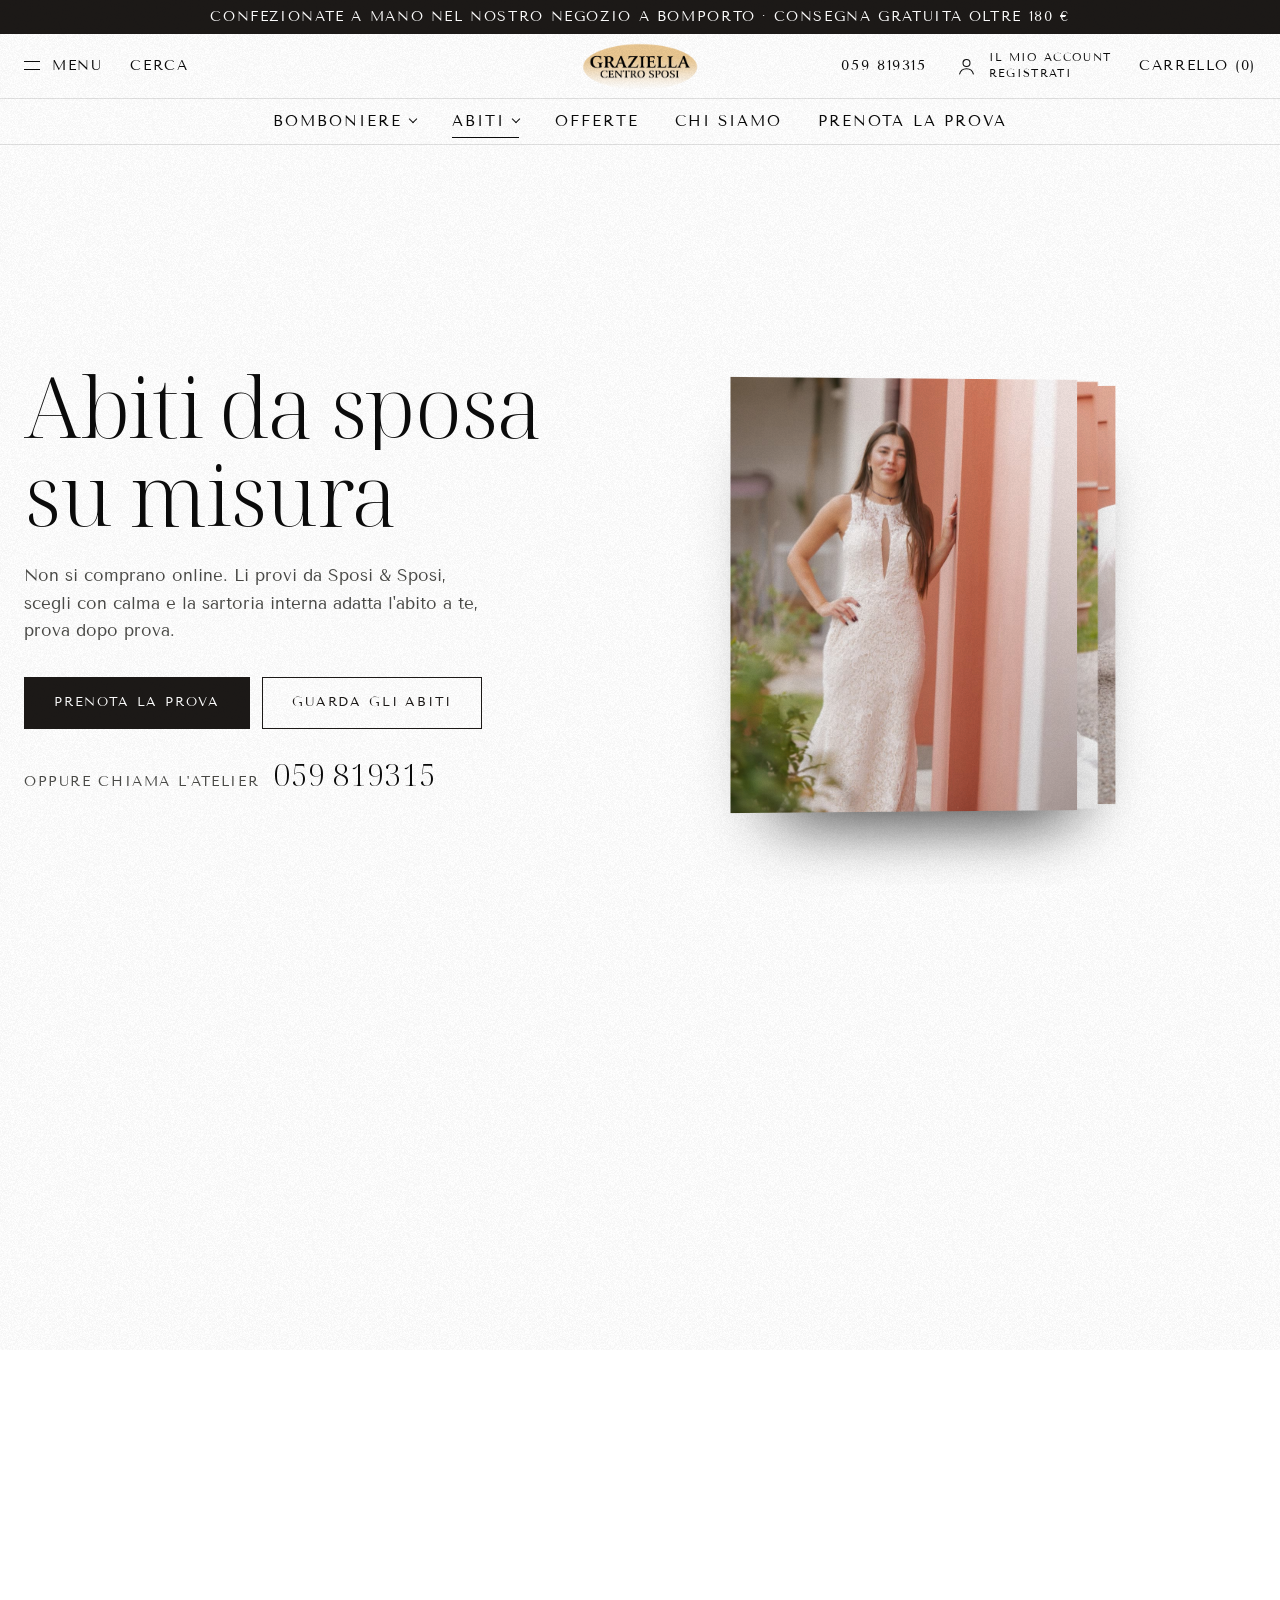
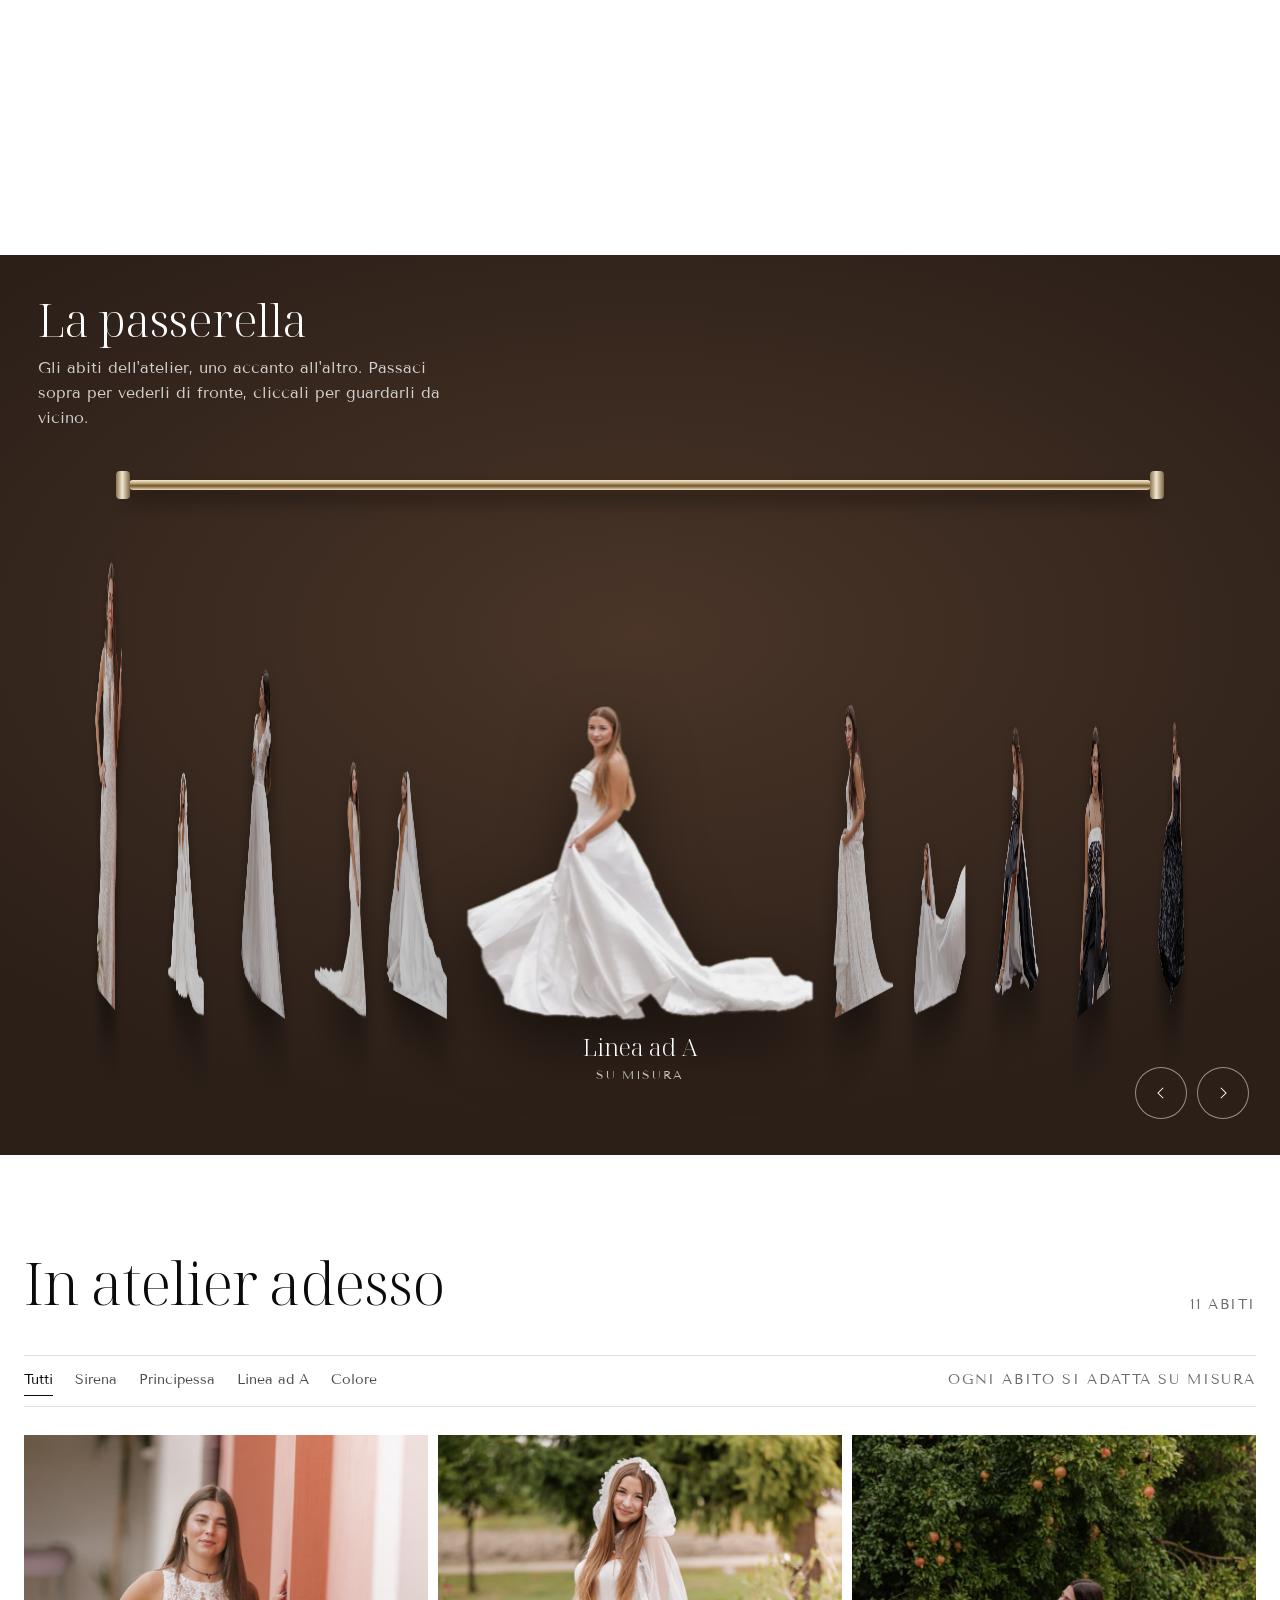
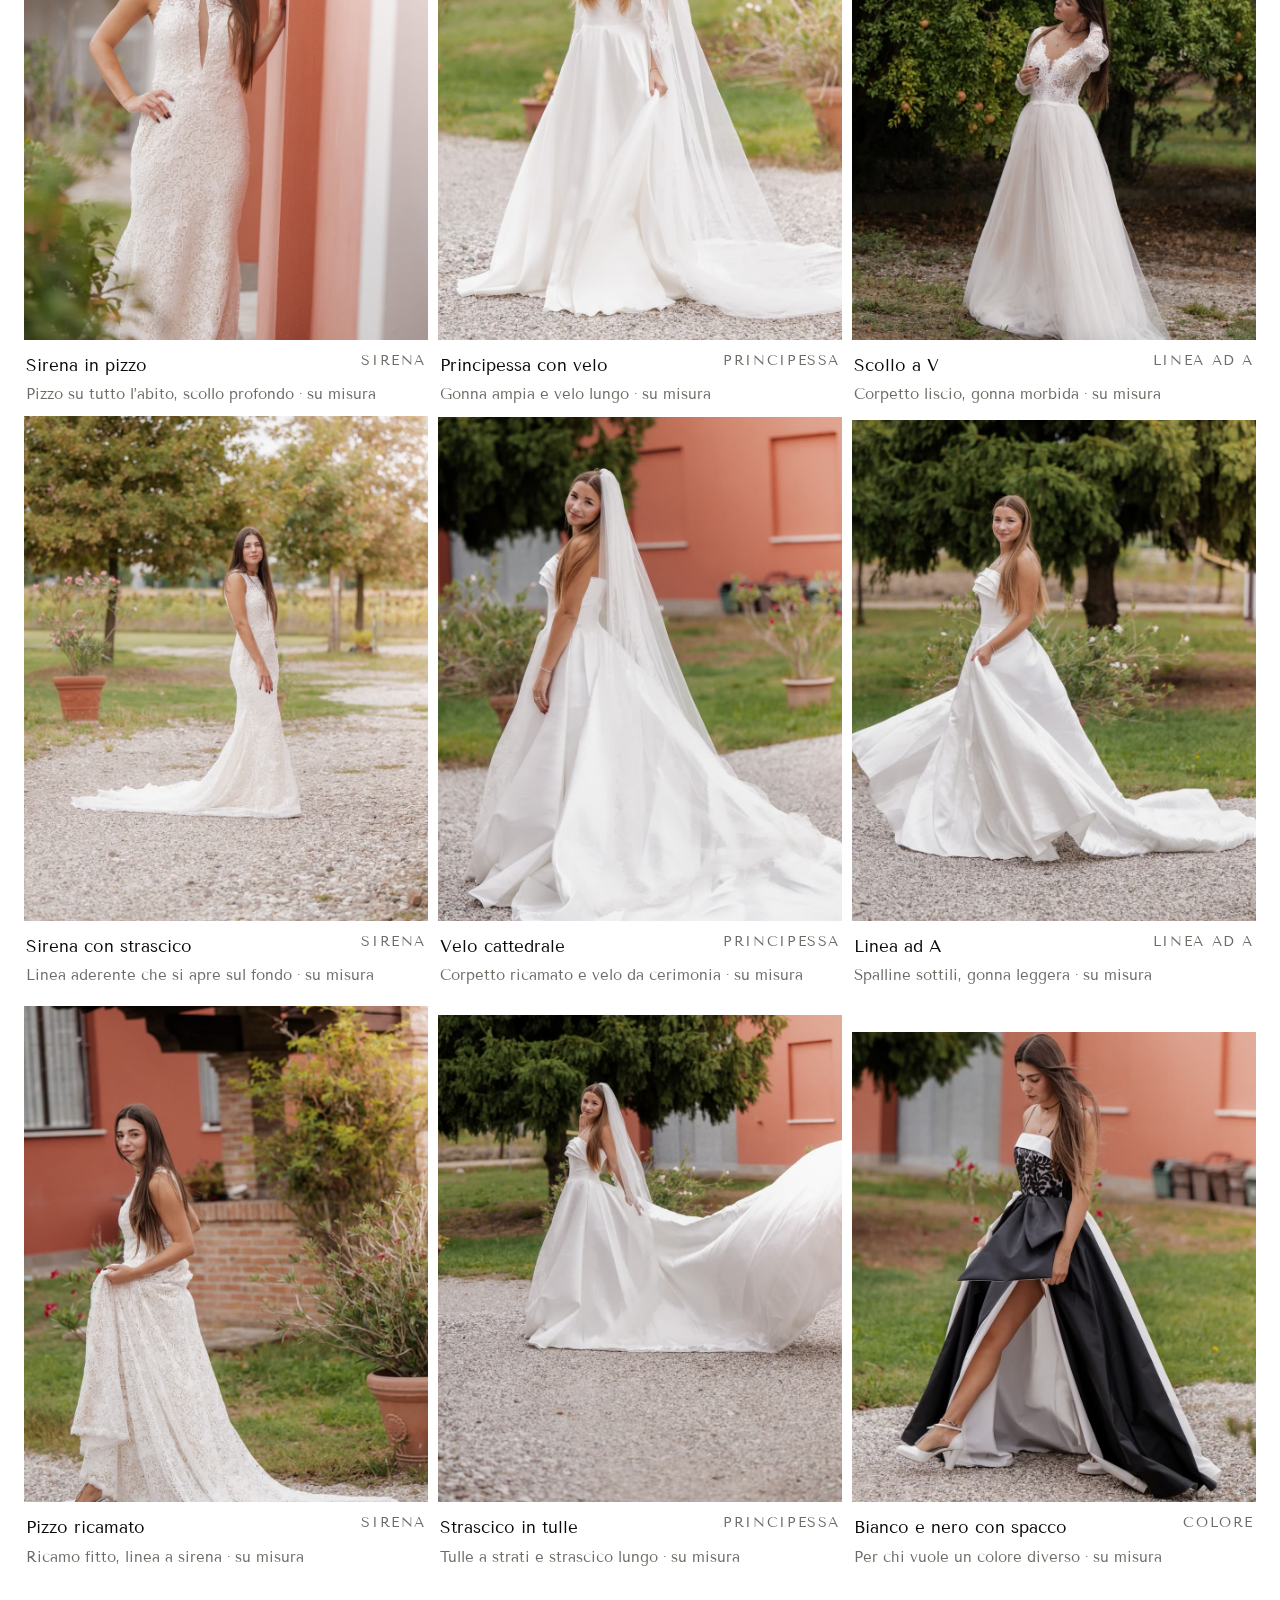
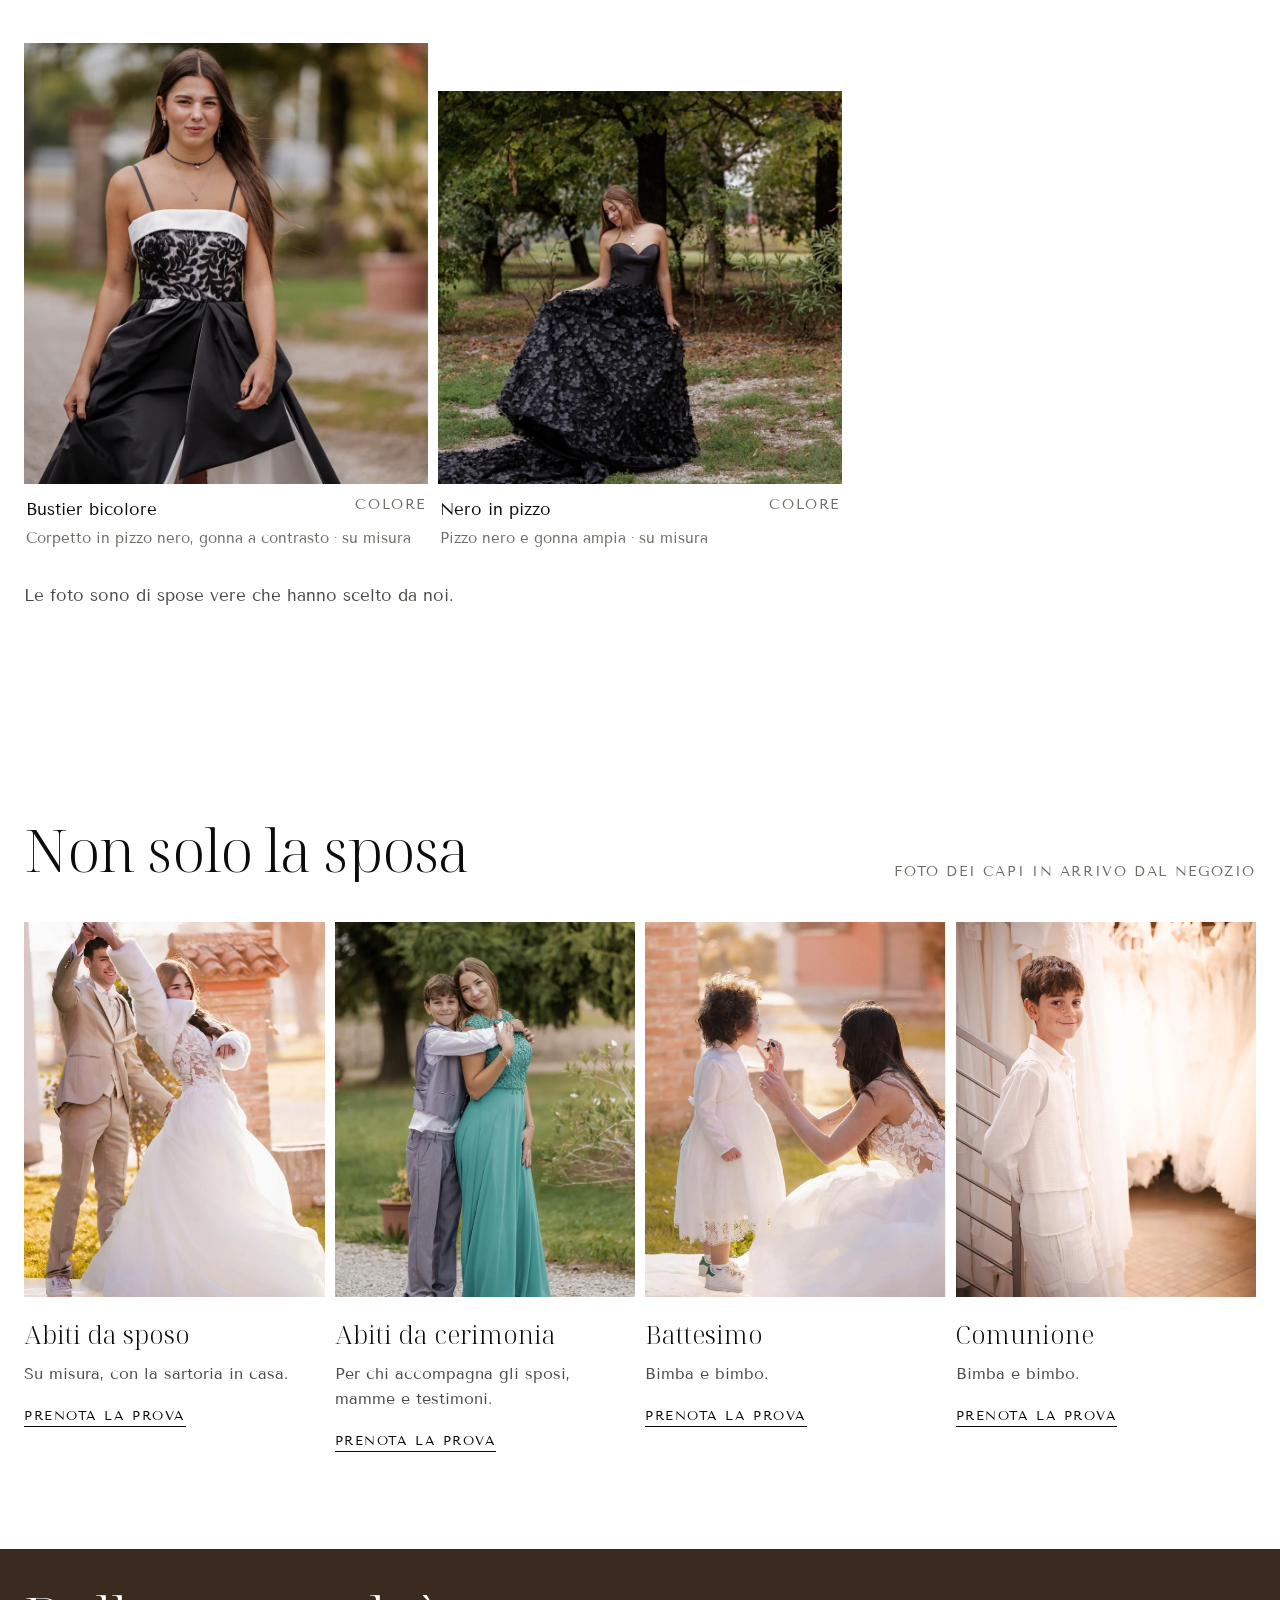
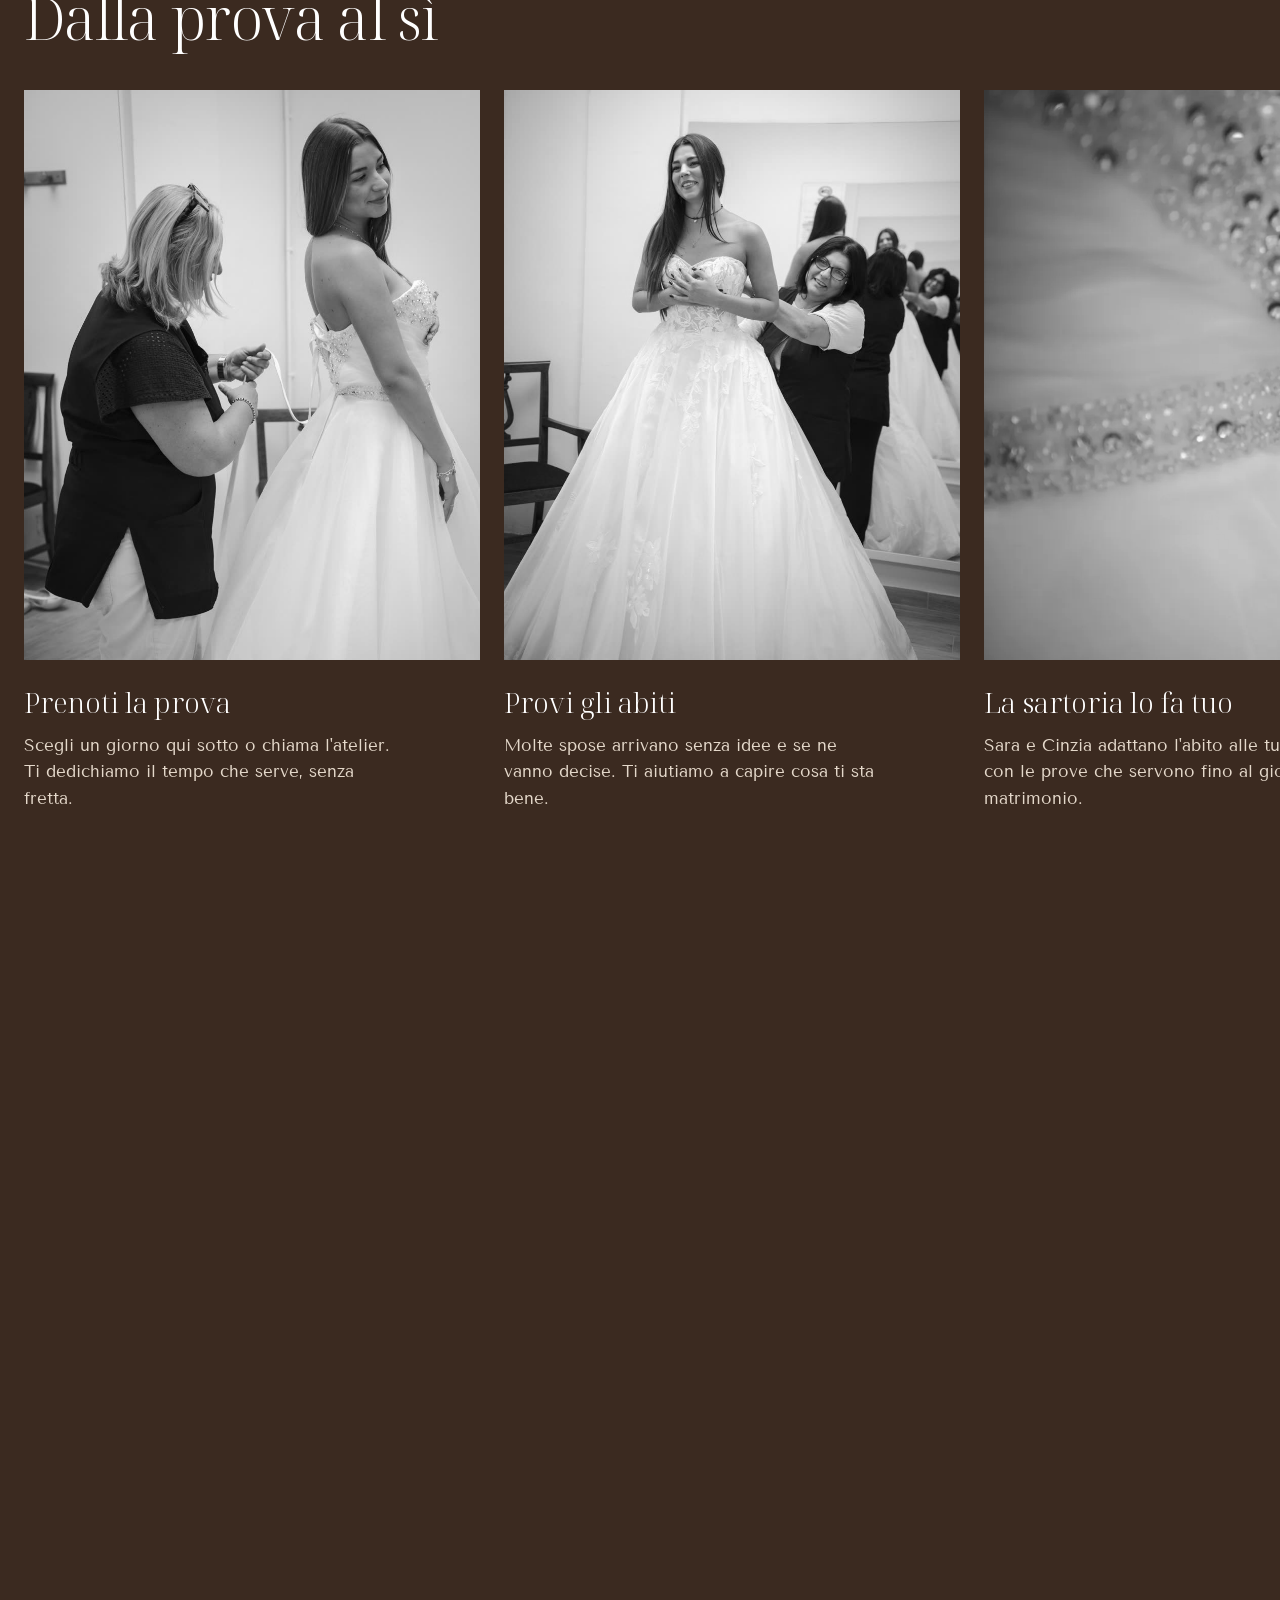
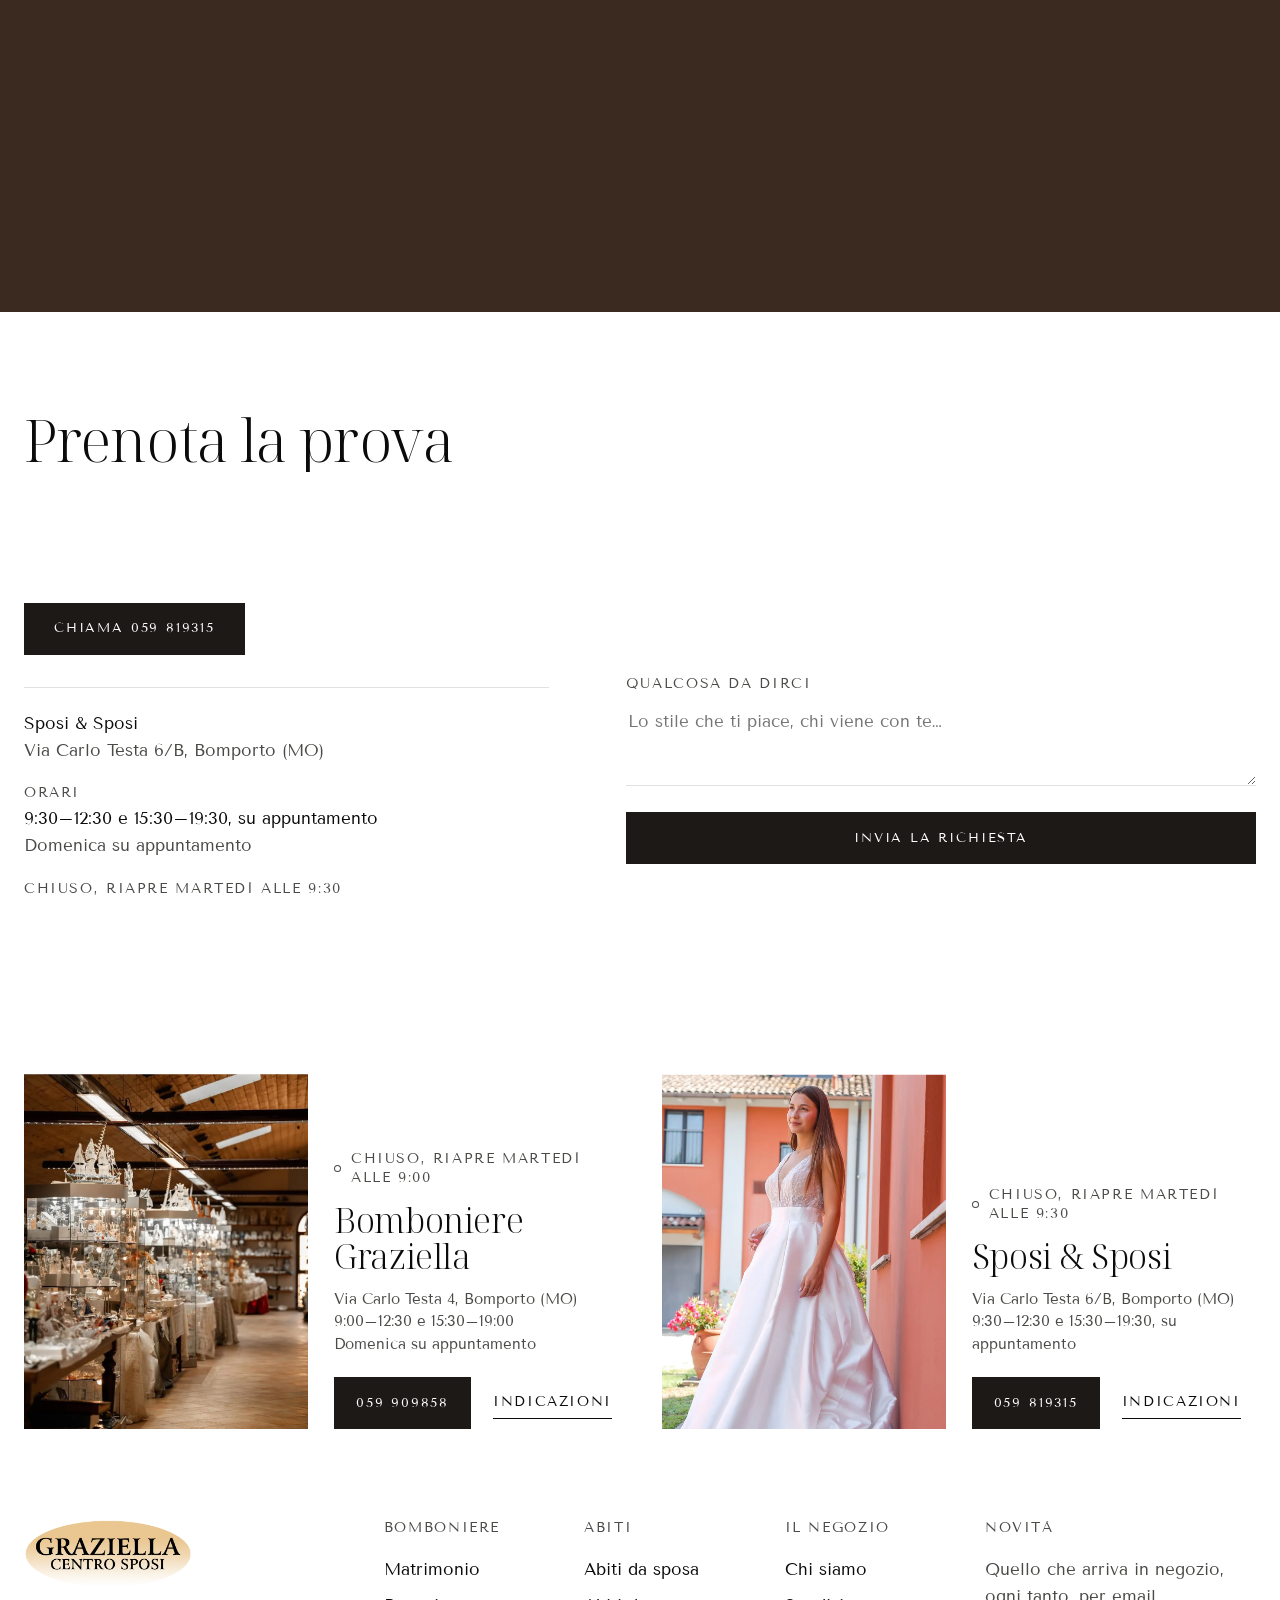
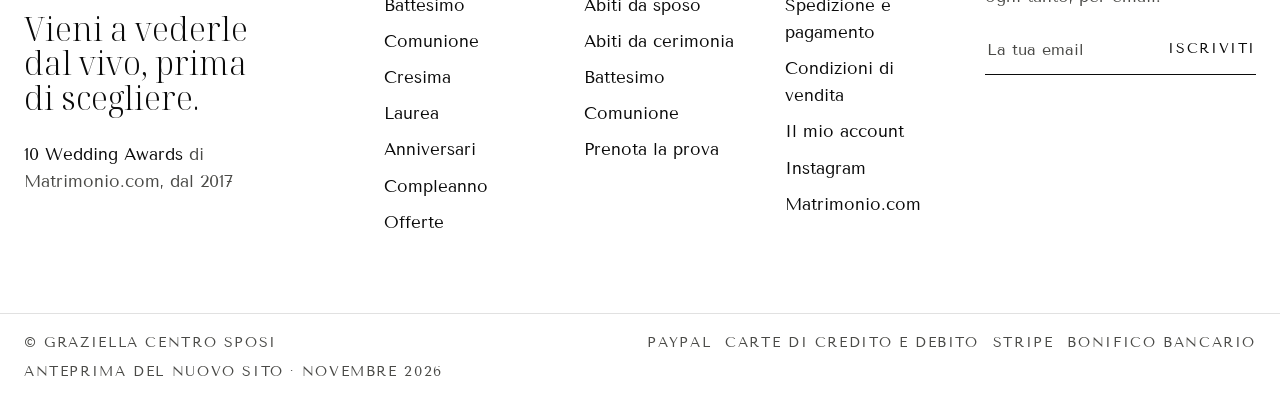
==== commit 05e6c1c5: "Passerella degli abiti: le spose sotto il binario si girano verso chi guarda, apertura in grande e r" ====
--- a/abiti.html
+++ b/abiti.html
@@ -109,6 +109,59 @@
 .altro p { margin: 0 0 14px; color: var(--graphite); font-size: 15.5px; }
 .altro:target .altro__foto { box-shadow: 0 0 0 1px var(--ink); }
 @media (max-width: 900px) { .altri__griglia { grid-template-columns: 1fr 1fr; gap: 24px 10px; } }
+
+/* Passerella (Clothing Rail di MotionSites): spose di profilo sotto il binario, quella scelta si gira verso chi guarda */
+.passerella { position: relative; height: min(100svh, 940px); min-height: 640px; overflow: hidden; color: var(--paper); background: radial-gradient(ellipse 70% 55% at 50% 42%, #4A3528 0%, var(--bruno-scuro) 100%); }
+.ps__testa { position: absolute; left: clamp(20px, 3vw, 46px); top: clamp(24px, 4.5vh, 46px); z-index: 4; max-width: 420px; transition: opacity .7s cubic-bezier(.2,.8,.2,1), filter .7s; }
+.ps__testa h2 { margin: 0; font-family: var(--font-titoli); font-weight: var(--peso-titoli); font-size: clamp(34px, 3.6vw, 56px); line-height: 1.02; }
+.ps__dito { display: none; }
+@media (hover: none), (pointer: coarse) { .ps__mouse { display: none; } .ps__dito { display: inline; } }
+.ps__testa p { margin: 14px 0 0; font-size: 16px; line-height: 1.55; color: rgba(255,255,255,.78); }
+.ps__binario { position: absolute; left: 10%; right: 10%; top: 25%; height: 10px; border-radius: 5px; background: linear-gradient(#F6EBD8 0%, #C9AE7E 30%, #6E5636 58%, #B89A6A 80%, #EADBC0 100%); box-shadow: 0 10px 18px rgba(0,0,0,.45); transition: opacity .7s cubic-bezier(.2,.8,.2,1), filter .7s; }
+.ps__binario::before, .ps__binario::after { content: ''; position: absolute; top: -9px; width: 14px; height: 28px; border-radius: 4px; background: linear-gradient(90deg, #8A7350, #F3E6CF 45%, #7A6444); }
+.ps__binario::before { left: -12px; } .ps__binario::after { right: -12px; }
+.ps__fila { position: absolute; left: 8%; right: 8%; top: calc(25% + 22px); bottom: 17%; display: flex; justify-content: center; align-items: stretch; perspective: 1600px; transition: opacity .7s cubic-bezier(.2,.8,.2,1), filter .7s, perspective-origin .75s cubic-bezier(.2,.8,.2,1); scrollbar-width: none; }
+.ps__fila::-webkit-scrollbar { display: none; }
+.ps__abito { --w: clamp(150px, 15vw, 250px); position: relative; flex: 0 0 var(--w); height: 100%; margin: 0 calc(var(--w) * -.3); padding: 0; transform-style: preserve-3d; transform: rotateY(calc(var(--lato, 1) * 64deg)); transition: transform .75s cubic-bezier(.2,.8,.2,1), margin .75s cubic-bezier(.2,.8,.2,1), flex-basis .75s cubic-bezier(.2,.8,.2,1), filter .75s; filter: brightness(.82); cursor: pointer; outline: none; }
+.ps__abito:focus-visible .ps__foto { outline: 2px solid var(--crema); outline-offset: 6px; }
+.ps__abito.is-su { flex-basis: calc(var(--w) * 1.7); transform: rotateY(0deg) translateZ(90px); margin: 0 calc(var(--w) * .12); filter: none; z-index: 2; }
+.ps__foto { position: absolute; inset: 0; background: no-repeat center bottom / contain; filter: drop-shadow(0 26px 30px rgba(0,0,0,.5)); }
+.ps__cap { position: absolute; top: calc(83% + 14px); left: 50%; z-index: 3; transform: translateX(-50%); text-align: center; white-space: nowrap; pointer-events: none; opacity: 0; transition: left .75s cubic-bezier(.2,.8,.2,1), opacity .35s; }
+.ps__cap.is-on { opacity: 1; }
+.ps__cap b { display: block; font-family: var(--font-titoli); font-weight: var(--peso-titoli); font-size: clamp(22px, 1.9vw, 30px); line-height: 1.15; }
+.ps__cap span { display: block; margin-top: 4px; font-size: 12px; letter-spacing: .14em; text-transform: uppercase; color: rgba(255,255,255,.7); }
+.ps__frecce { position: absolute; right: clamp(16px, 2.4vw, 36px); bottom: clamp(22px, 4vh, 40px); z-index: 4; display: flex; gap: 10px; transition: opacity .5s; }
+.ps__frecce .fila-freccia, .ps__det .fila-freccia { color: var(--paper); box-shadow: inset 0 0 0 1px rgba(255,255,255,.5); background: transparent; }
+.passerella.is-aperta .ps__testa, .passerella.is-aperta .ps__binario, .passerella.is-aperta .ps__fila { opacity: .12; filter: blur(2px); }
+.passerella.is-aperta .ps__cap, .passerella.is-aperta .ps__frecce { opacity: 0; pointer-events: none; }
+.ps__det { position: absolute; inset: 0; z-index: 6; pointer-events: none; }
+.passerella.is-aperta .ps__det { pointer-events: auto; }
+.ps__velo { position: absolute; inset: 0; }
+.ps__grande { position: absolute; left: 50%; top: 8%; height: 64%; aspect-ratio: 3 / 4; transform: translateX(-50%); background: no-repeat center bottom / contain; filter: drop-shadow(0 30px 40px rgba(0,0,0,.6)); opacity: 0; }
+.passerella.is-aperta .ps__grande { opacity: 1; }
+.ps__info { position: absolute; left: 50%; top: 75%; transform: translateX(-50%); width: min(560px, 90%); text-align: center; opacity: 0; transition: opacity .5s .25s; }
+.ps__nome { margin: 0; font-family: var(--font-titoli); font-weight: var(--peso-titoli); font-size: clamp(30px, 2.8vw, 44px); line-height: 1.1; }
+.ps__nota { margin: 8px 0 18px; font-size: 15px; color: rgba(255,255,255,.78); }
+.ps__det-frecce { position: absolute; left: 50%; top: 38%; width: min(620px, 92%); transform: translateX(-50%); display: flex; justify-content: space-between; opacity: 0; transition: opacity .4s .25s; pointer-events: none; }
+.ps__det-frecce .fila-freccia { pointer-events: auto; }
+.ps__chiudi { position: absolute; right: clamp(20px, 3vw, 46px); top: clamp(24px, 4.5vh, 46px); color: var(--paper); font-size: 13px; letter-spacing: .14em; text-transform: uppercase; opacity: 0; transition: opacity .4s .25s; }
+.passerella.is-aperta .ps__info, .passerella.is-aperta .ps__det-frecce, .passerella.is-aperta .ps__chiudi { opacity: 1; }
+@media (max-width: 900px) {
+  .passerella { height: auto; min-height: 0; padding: 0 0 22px; }
+  .ps__testa { position: relative; left: auto; top: auto; padding: 32px 16px 0; }
+  .ps__testa h2 { font-size: 34px; }
+  .ps__binario { top: 172px; left: 0; right: 0; border-radius: 0; }
+  .ps__binario::before, .ps__binario::after { display: none; }
+  .ps__fila { position: relative; left: auto; right: auto; top: auto; bottom: auto; height: 54svh; min-height: 360px; margin-top: 34px; justify-content: flex-start; overflow-x: auto; scroll-snap-type: x proximity; padding: 0 30vw; }
+  .ps__fila { padding-top: 14px; padding-bottom: 14px; }
+  .ps__abito { --w: 32vw; scroll-snap-align: center; }
+  .ps__abito.is-su { transform: rotateY(0deg); }
+  .ps__cap { position: relative; top: auto; left: auto !important; transform: none; margin-top: 18px; padding: 0 16px; white-space: normal; }
+  .ps__frecce { position: relative; right: auto; bottom: auto; justify-content: center; margin-top: 16px; }
+  .ps__grande { top: 6%; height: 58%; }
+  .ps__info { top: 68%; }
+  .ps__det-frecce { top: 30%; }
+}
 </style>
 </head>
 <body data-pagina="abiti">
@@ -129,6 +182,35 @@
           <img src="assets/abiti/strascico-tulle.jpg" alt="Abito con strascico in tulle" data-i="2">
         </div>
       </div>
+    </div>
+  </section>
+
+
+  <section class="passerella" id="passerella" aria-labelledby="t-passerella">
+    <div class="ps__testa">
+      <h2 id="t-passerella">La passerella</h2>
+      <p>Gli abiti dell'atelier, uno accanto all'altro. <span class="ps__mouse">Passaci sopra per vederli di fronte, cliccali per guardarli da vicino.</span><span class="ps__dito">Scorri la fila: l'abito al centro si gira verso di te, toccalo per guardarlo da vicino.</span></p>
+    </div>
+    <div class="ps__binario" aria-hidden="true"></div>
+    <div class="ps__fila" role="group" aria-label="Abiti in atelier"></div>
+    <p class="ps__cap" aria-live="polite"></p>
+    <div class="ps__frecce">
+      <button type="button" class="fila-freccia" data-ps="-1" aria-label="Abito precedente"><svg viewBox="0 0 24 24"><path d="M15 5l-7 7 7 7"/></svg></button>
+      <button type="button" class="fila-freccia" data-ps="1" aria-label="Abito successivo"><svg viewBox="0 0 24 24"><path d="M9 5l7 7-7 7"/></svg></button>
+    </div>
+    <div class="ps__det" aria-hidden="true">
+      <div class="ps__velo"></div>
+      <div class="ps__grande" role="img"></div>
+      <div class="ps__det-frecce">
+        <button type="button" class="fila-freccia" data-ps-det="-1" aria-label="Abito precedente"><svg viewBox="0 0 24 24"><path d="M15 5l-7 7 7 7"/></svg></button>
+        <button type="button" class="fila-freccia" data-ps-det="1" aria-label="Abito successivo"><svg viewBox="0 0 24 24"><path d="M9 5l7 7-7 7"/></svg></button>
+      </div>
+      <div class="ps__info">
+        <p class="ps__nome"></p>
+        <p class="ps__nota"></p>
+        <button type="button" class="btn btn--light" data-ps-chiedi="">Chiedi di provarlo</button>
+      </div>
+      <button type="button" class="ps__chiudi">Chiudi</button>
     </div>
   </section>
 
@@ -206,6 +288,7 @@
 <script src="assets/vendor/lenis.min.js"></script>
 <script src="assets/js/dati.js"></script>
 <script src="assets/js/negozio.js"></script>
+<script src="assets/js/passerella.js"></script>
 <script>
 (function () {
   const { G, entrate } = Negozio;
--- a/assets/css/negozio.css
+++ b/assets/css/negozio.css
@@ -64,11 +64,14 @@
   transition: background .3s var(--ease), color .3s var(--ease);
   position: relative; overflow: hidden;
 }
-.btn:hover { background: var(--nero-chiaro); }
 .btn--light { background: var(--paper); color: var(--ink); }
-.btn--light:hover { background: var(--mist); }
 .btn--line { background: transparent; color: var(--nero); box-shadow: inset 0 0 0 1px var(--nero); }
-.btn--line:hover { background: var(--nero); color: var(--paper); }
+/* Mai sul tocco: iPhone tiene acceso il passaggio dopo il dito e il bottone resta vuoto (Andrea, 05/11) */
+@media (hover: hover) and (pointer: fine) {
+  .btn:hover { background: var(--nero-chiaro); }
+  .btn--light:hover { background: var(--mist); }
+  .btn--line:hover { background: var(--nero); color: var(--paper); }
+}
 .btn--full { width: 100%; }
 .link {
   font-size: 12.5px; letter-spacing: .12em; text-transform: uppercase;
@@ -176,6 +179,7 @@
   .head__cats .freccia, .head__cats .hide-s { display: none; }
   .hide-s { display: none !important; }
 }
+@media (max-width: 345px) { .head__cats.label { font-size: 9.5px; } .head__cats a { letter-spacing: .02em; } }
 
 /* Menu a sipario (Curtain Menu di HorizonX): il nero scende con il bordo curvo, le voci salgono dalle righe, la carta inclinata mostra la foto della voce */
 .menu { position: fixed; inset: 0; z-index: 90; pointer-events: none; visibility: hidden; color: var(--paper); }
@@ -236,11 +240,11 @@
 .btn.is-vivo:not(.btn--light):not(.btn--line):not(.btn--vetro):hover { background: var(--nero); }
 .btn--light.is-vivo:hover { background: var(--paper); }
 .btn.is-vivo:hover .btn__dot, .btn.is-vivo:focus-visible .btn__dot, a:hover .btn.is-vivo .btn__dot { width: 100%; }
-}
-.btn:active { opacity: .82; }
 .btn.is-vivo:hover .btn__riposo, .btn.is-vivo:focus-visible .btn__riposo, a:hover .btn.is-vivo .btn__riposo { opacity: 0; transform: translateX(44px); }
 .btn.is-vivo:hover .btn__cambio, .btn.is-vivo:focus-visible .btn__cambio, a:hover .btn.is-vivo .btn__cambio { opacity: 1; transform: none; }
 .btn.is-vivo:not(.btn--light):not(.btn--line):not(.btn--vetro):hover::after { content: ''; position: absolute; inset: 0; z-index: 3; box-shadow: inset 0 0 0 1px var(--ink); pointer-events: none; }
+}
+.btn:active { opacity: .82; }
 @media (hover: none) { .btn__dot { display: none; } .btn__riposo { transform: none; } }
 
 /* Borsa (pannello laterale) */
@@ -413,8 +417,7 @@
 }
 .fila { scroll-padding-inline: var(--gut); scroll-behavior: auto; overscroll-behavior-x: contain; -webkit-overflow-scrolling: touch; }
 .fila-voce { transition: opacity .6s var(--ease); }
-.fila-voce:not(.is-qui) { opacity: .55; }
-.fila--parallasse .fila-voce img { will-change: transform; transition: filter 1s var(--ease); }
+@media (max-width: 900px) { .fila-voce:not(.is-qui) { opacity: .55; } }
 @media (prefers-reduced-motion: reduce) { .fila-voce:not(.is-qui) { opacity: 1; } }
 
 /* Borsa: quanto manca alla consegna gratuita e i pagamenti accettati */
@@ -480,3 +483,31 @@
   .foot ul a { padding: 6px 0; }
   .foot__bottom { flex-direction: column; align-items: flex-start; }
 }
+
+/* Il mio account accanto al carrello (Enrico, 06/11): icona con le due voci. Su PC si leggono sempre, altrove col tocco */
+.conto { position: relative; display: flex; align-items: center; gap: 10px; }
+.conto__btn { display: grid; place-items: center; width: 24px; height: 24px; flex: none; }
+.conto__btn svg { width: 21px; height: 21px; fill: none; stroke: currentColor; stroke-width: 1.2; }
+.conto__menu { position: absolute; right: -8px; top: calc(100% + 12px); z-index: 60; display: none; min-width: 190px; padding: 6px 0; background: var(--paper); box-shadow: 0 0 0 1px var(--hair), 0 18px 40px -22px rgba(11, 11, 11, .4); }
+.conto.is-on .conto__menu { display: grid; }
+.conto__menu a { display: flex; align-items: center; min-height: 44px; padding: 0 16px; white-space: nowrap; }
+@media (hover: hover) and (pointer: fine) { .conto__menu a:hover { background: var(--mist); } }
+@media (min-width: 1100px) {
+  .conto__btn { pointer-events: none; }
+  .conto__menu { position: static; display: grid; gap: 2px; min-width: 0; padding: 0; background: none; box-shadow: none; font-size: 11px; line-height: 1.25; }
+  .conto__menu a { min-height: 0; padding: 0; }
+  @media (hover: hover) and (pointer: fine) { .conto__menu a:hover { background: none; text-decoration: underline; text-underline-offset: 3px; } }
+}
+.bag__limite { color: var(--bruno-chiaro) !important; font-size: 13.5px !important; margin-top: 8px !important; }
+@media (max-width: 760px) {
+  .head__right { gap: 2px; }
+  .head__right .bag-btn { gap: 4px; letter-spacing: .03em; white-space: nowrap; }
+  .conto__btn { width: 26px; height: 44px; }
+  .numeri .label { overflow-wrap: anywhere; }
+}
+@media (max-width: 380px) {
+  .head__row { grid-template-columns: auto minmax(0, 1fr) auto; }
+  .head__row .logo-img { justify-self: center; }
+  .head__left .burger > span:last-child { display: none; }
+  .head__right { gap: 8px; }
+}
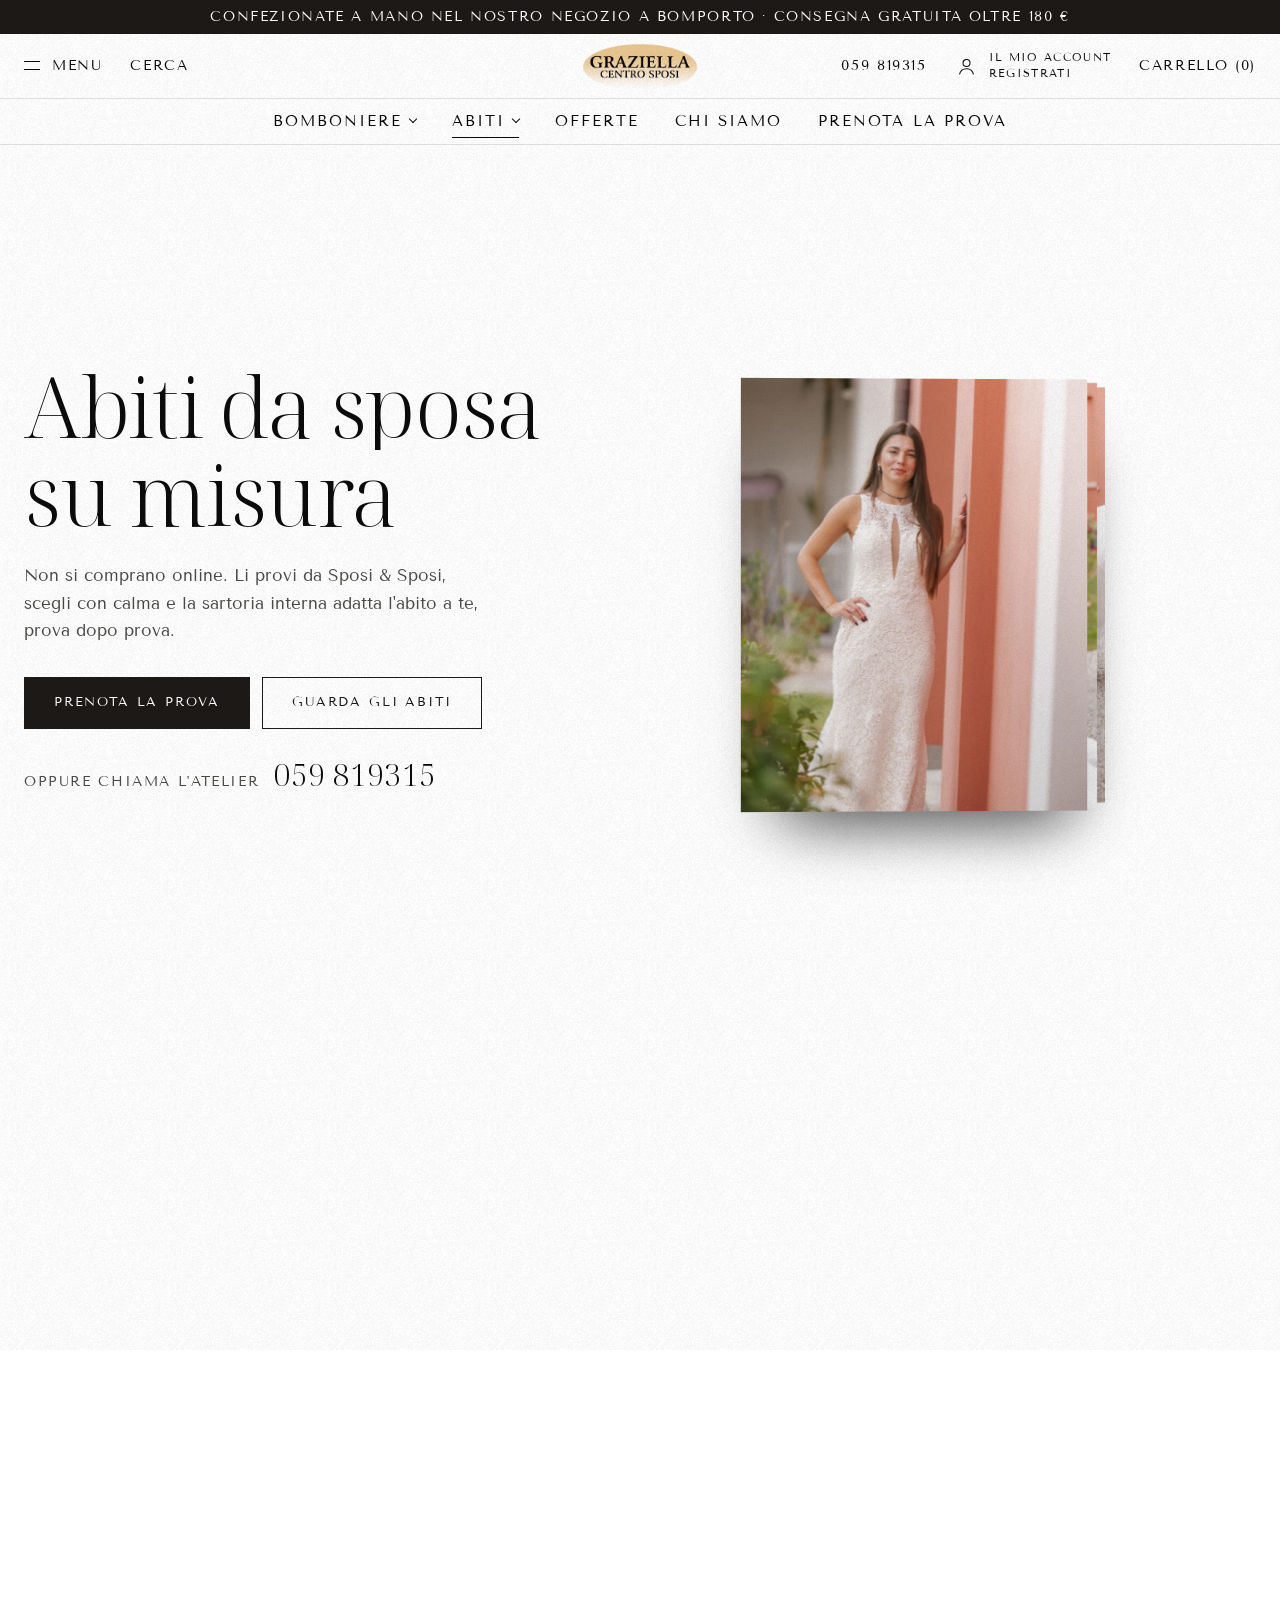
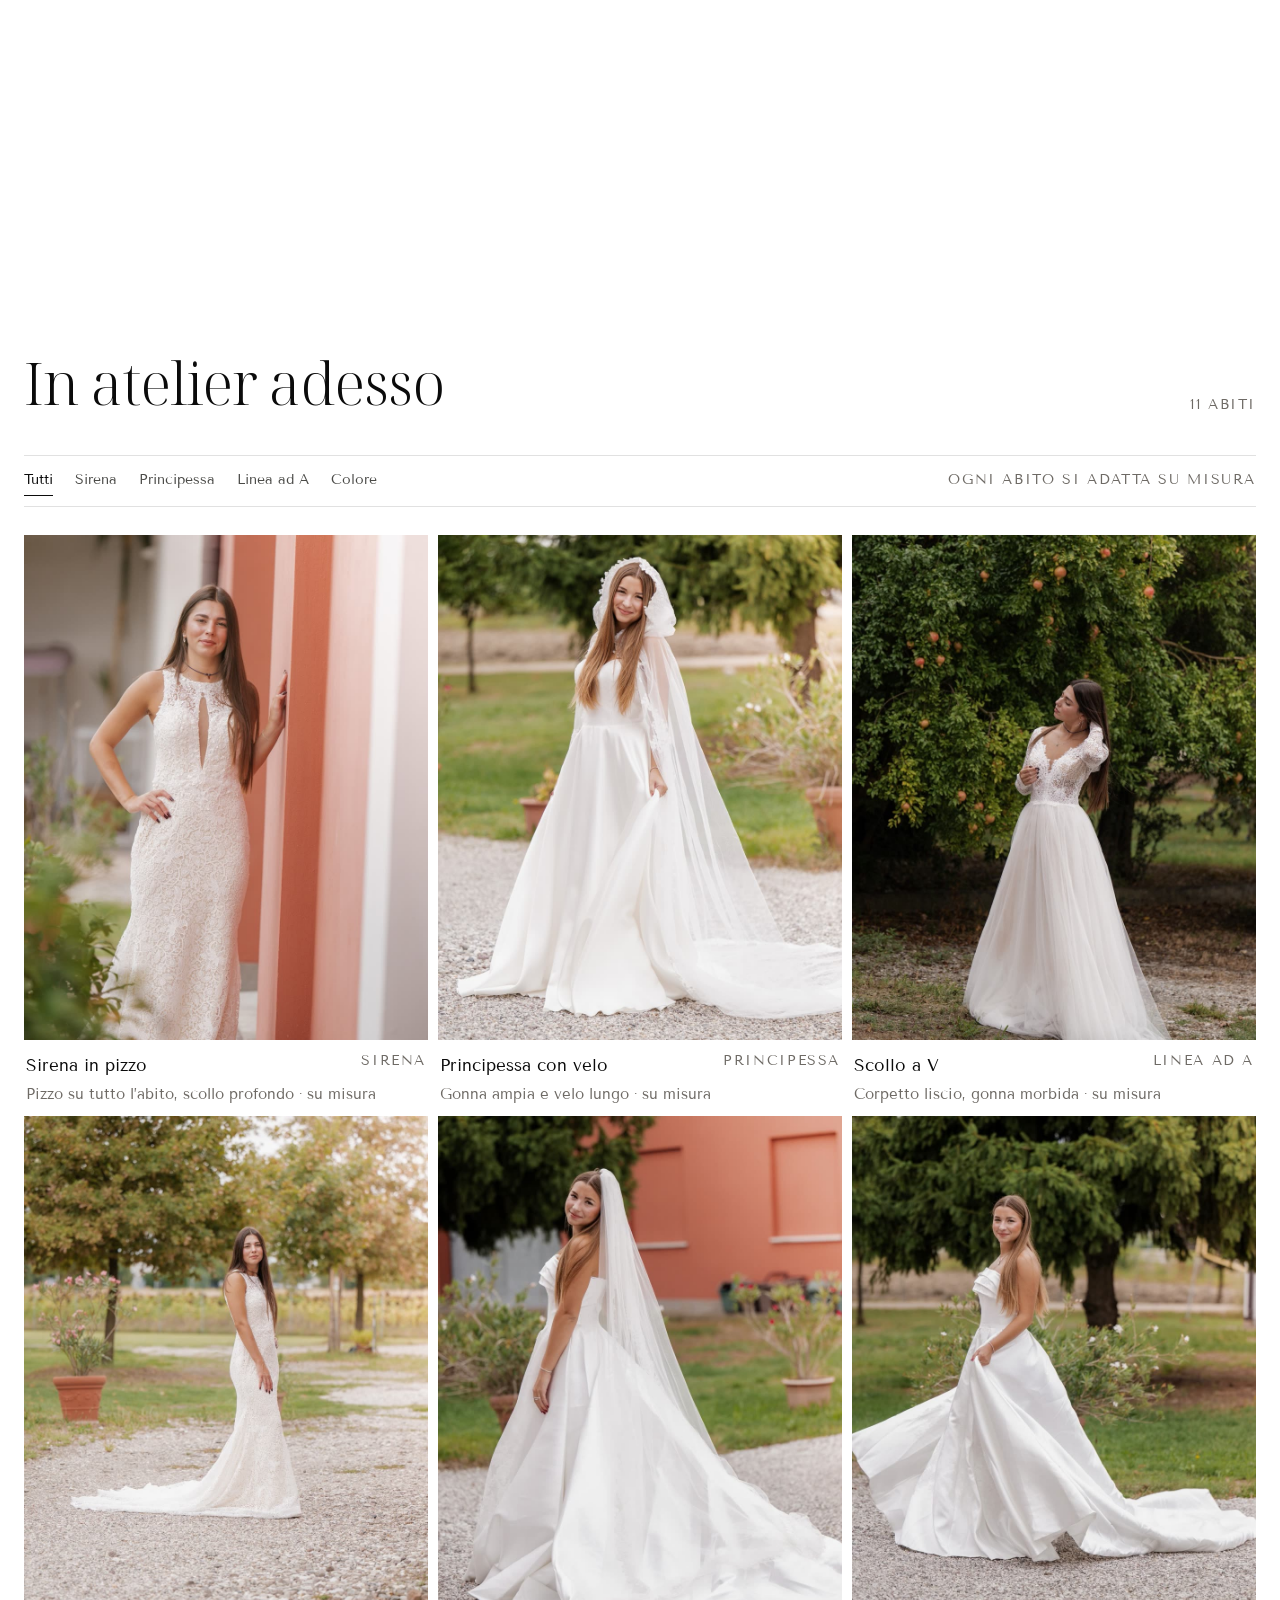
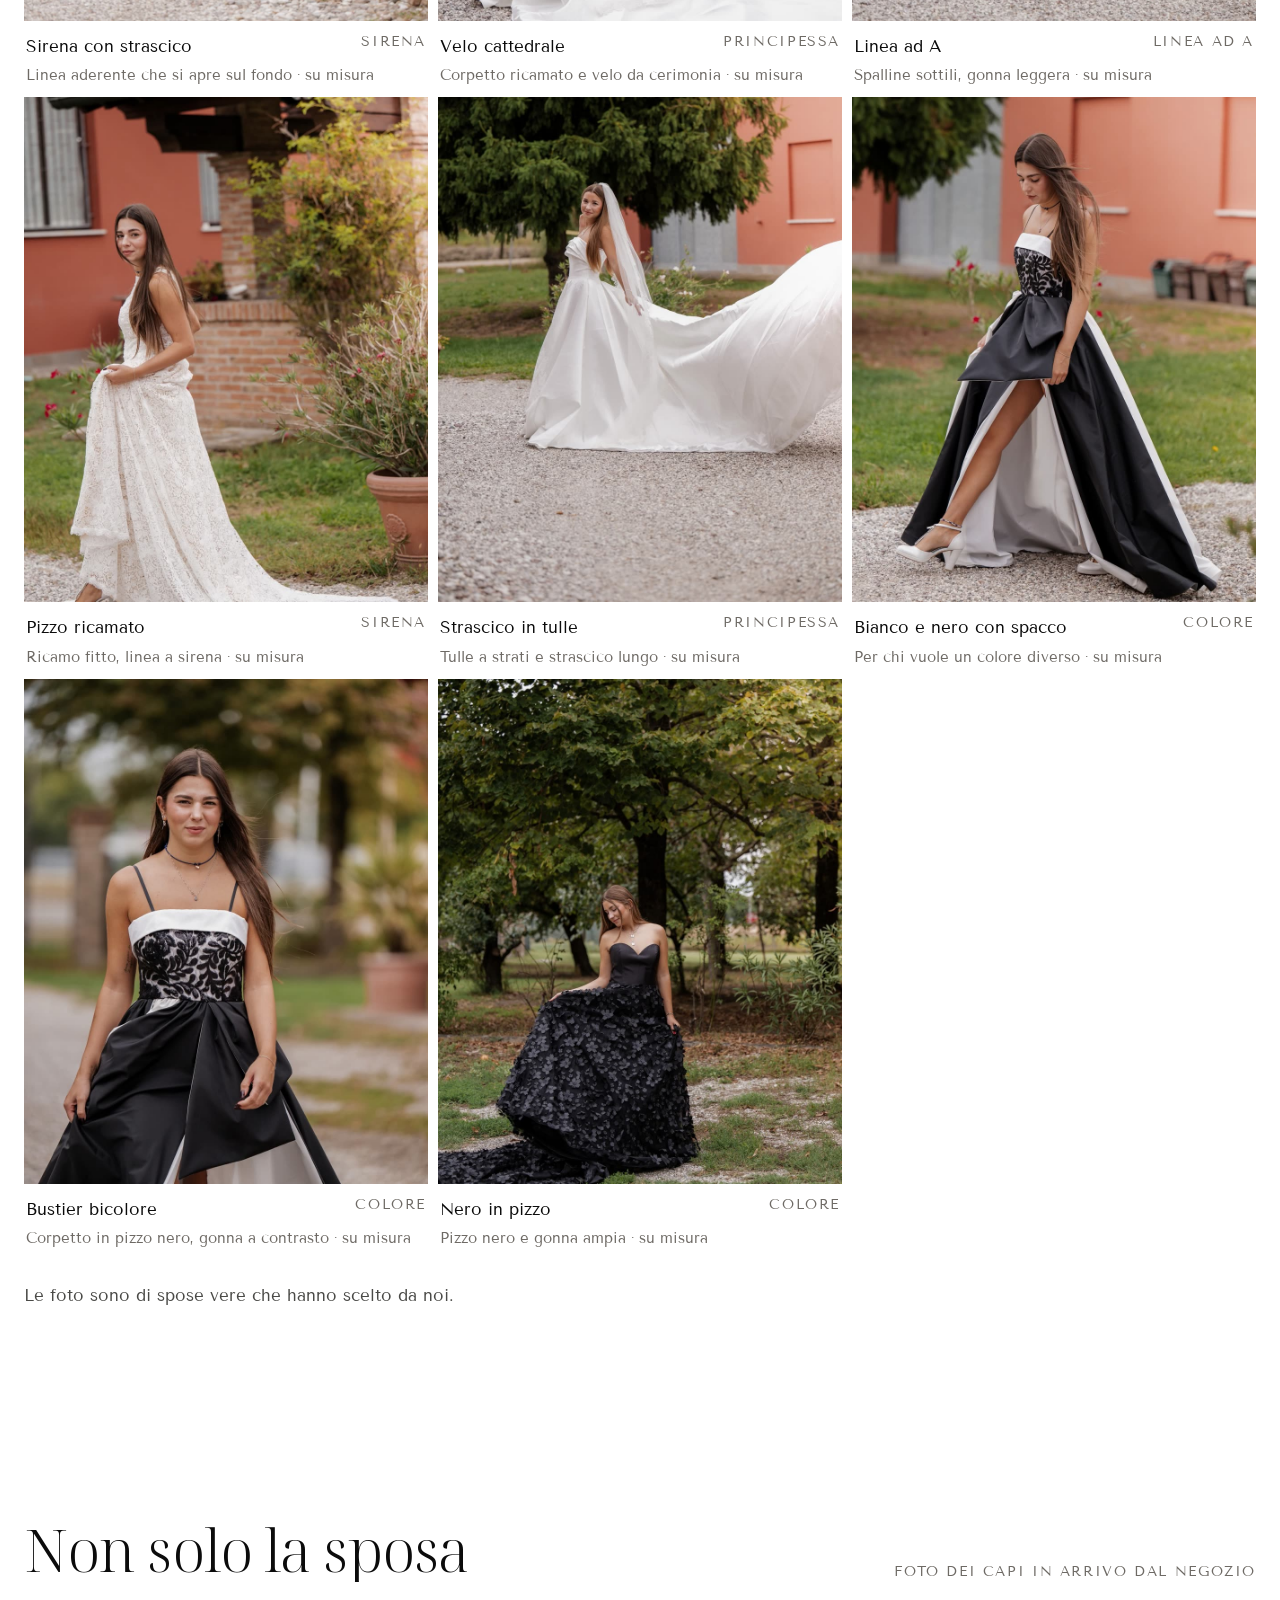
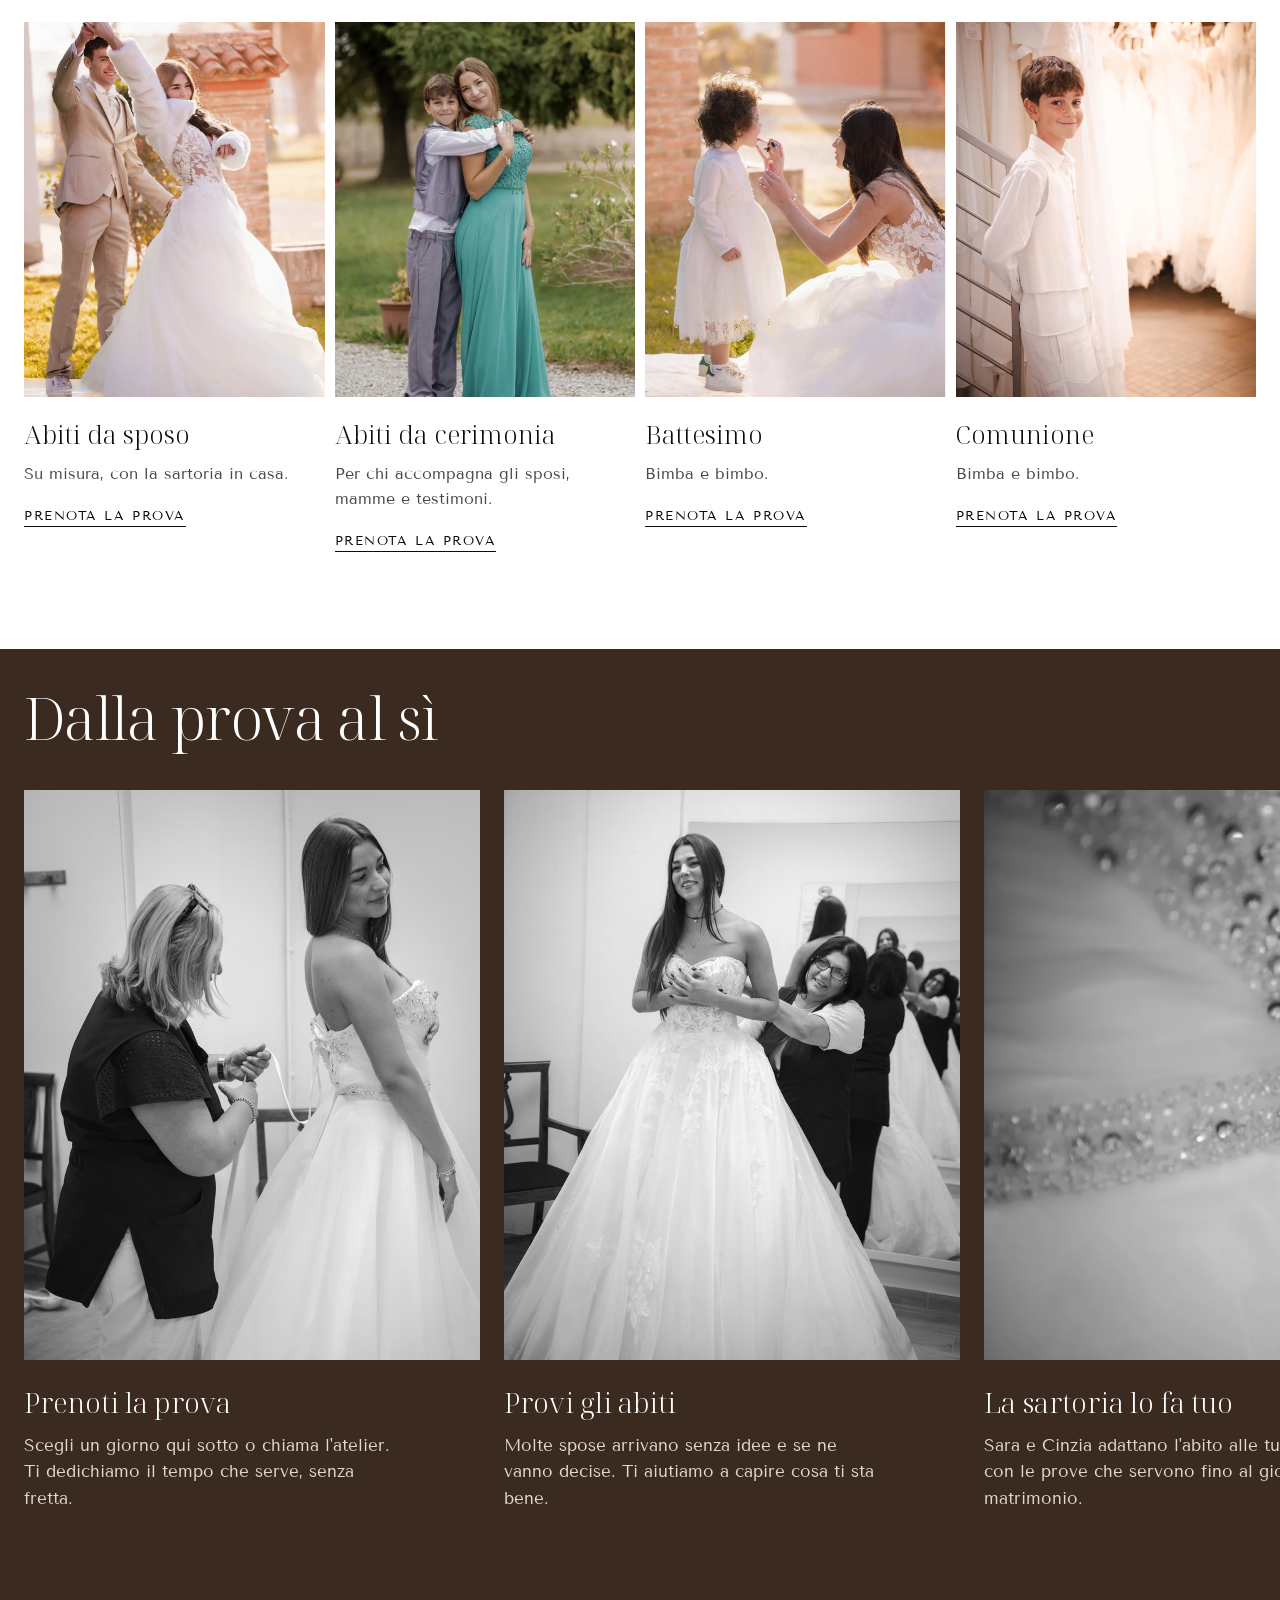
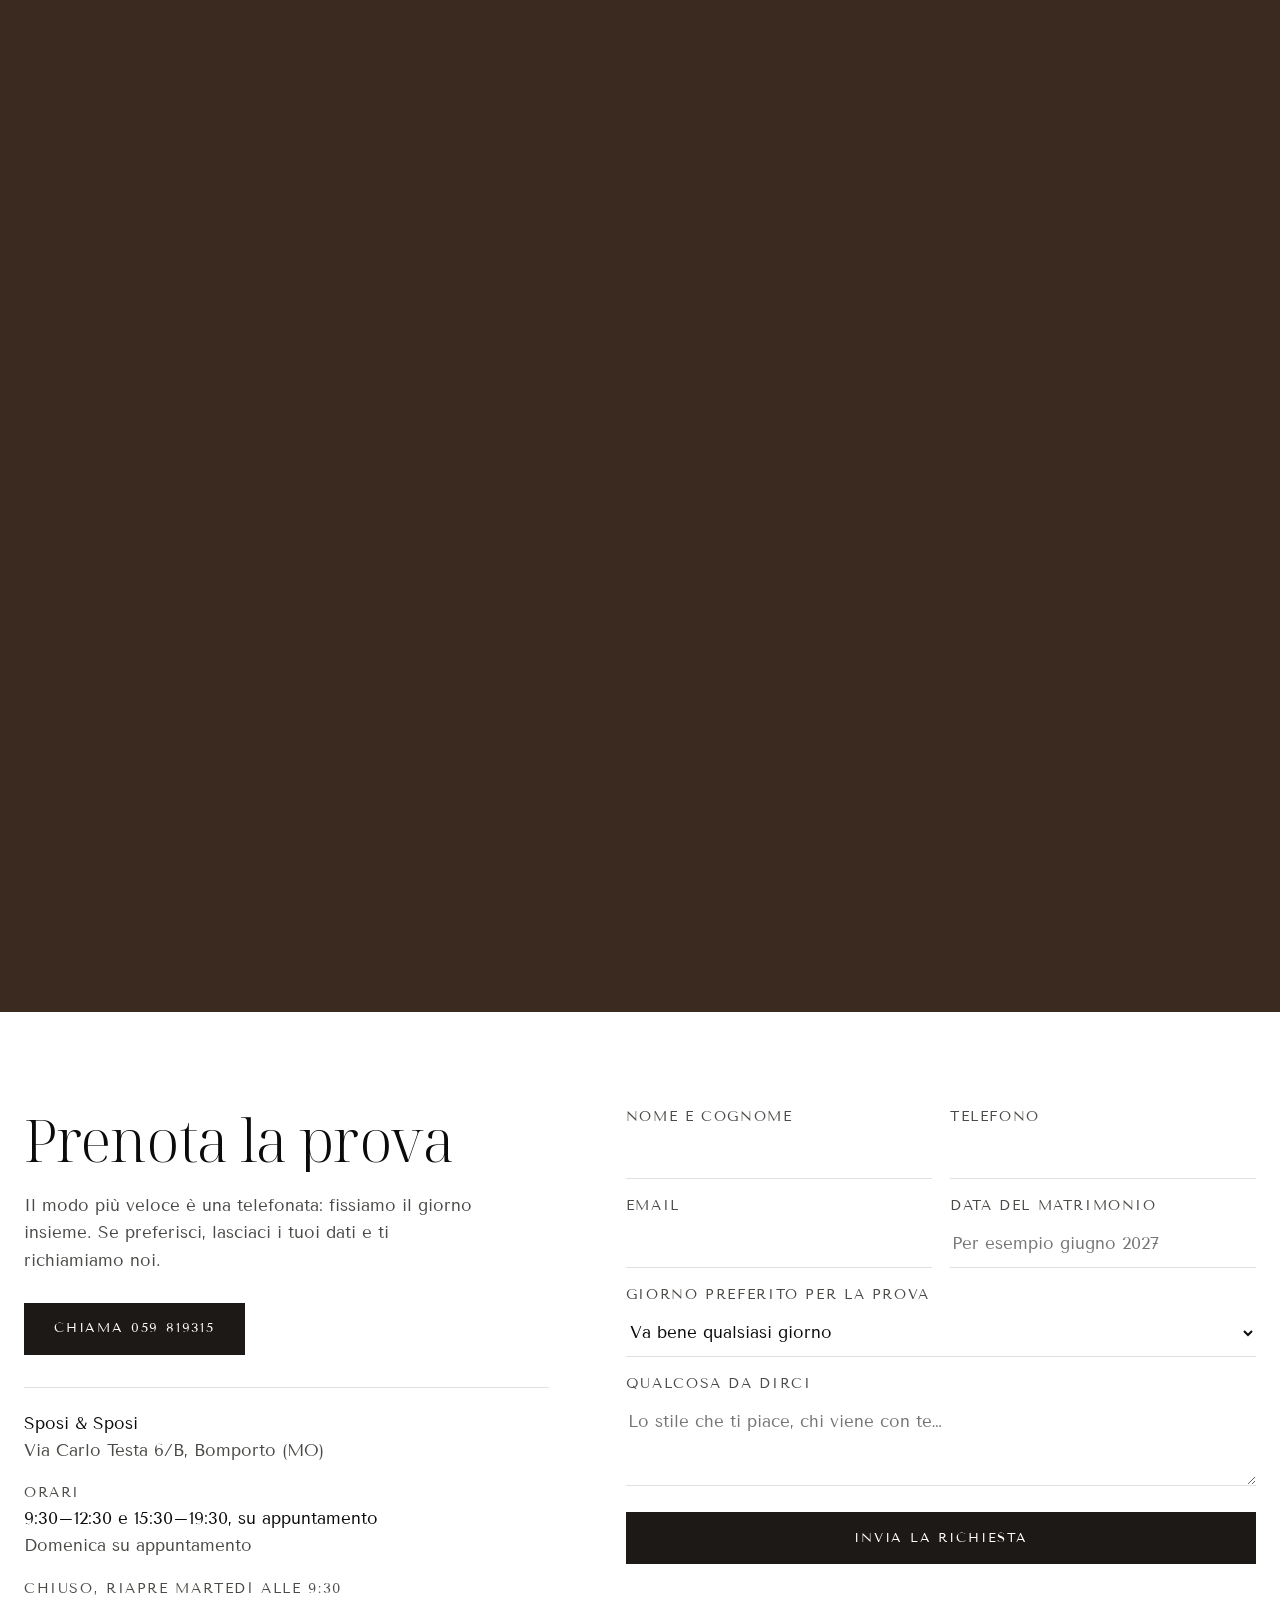
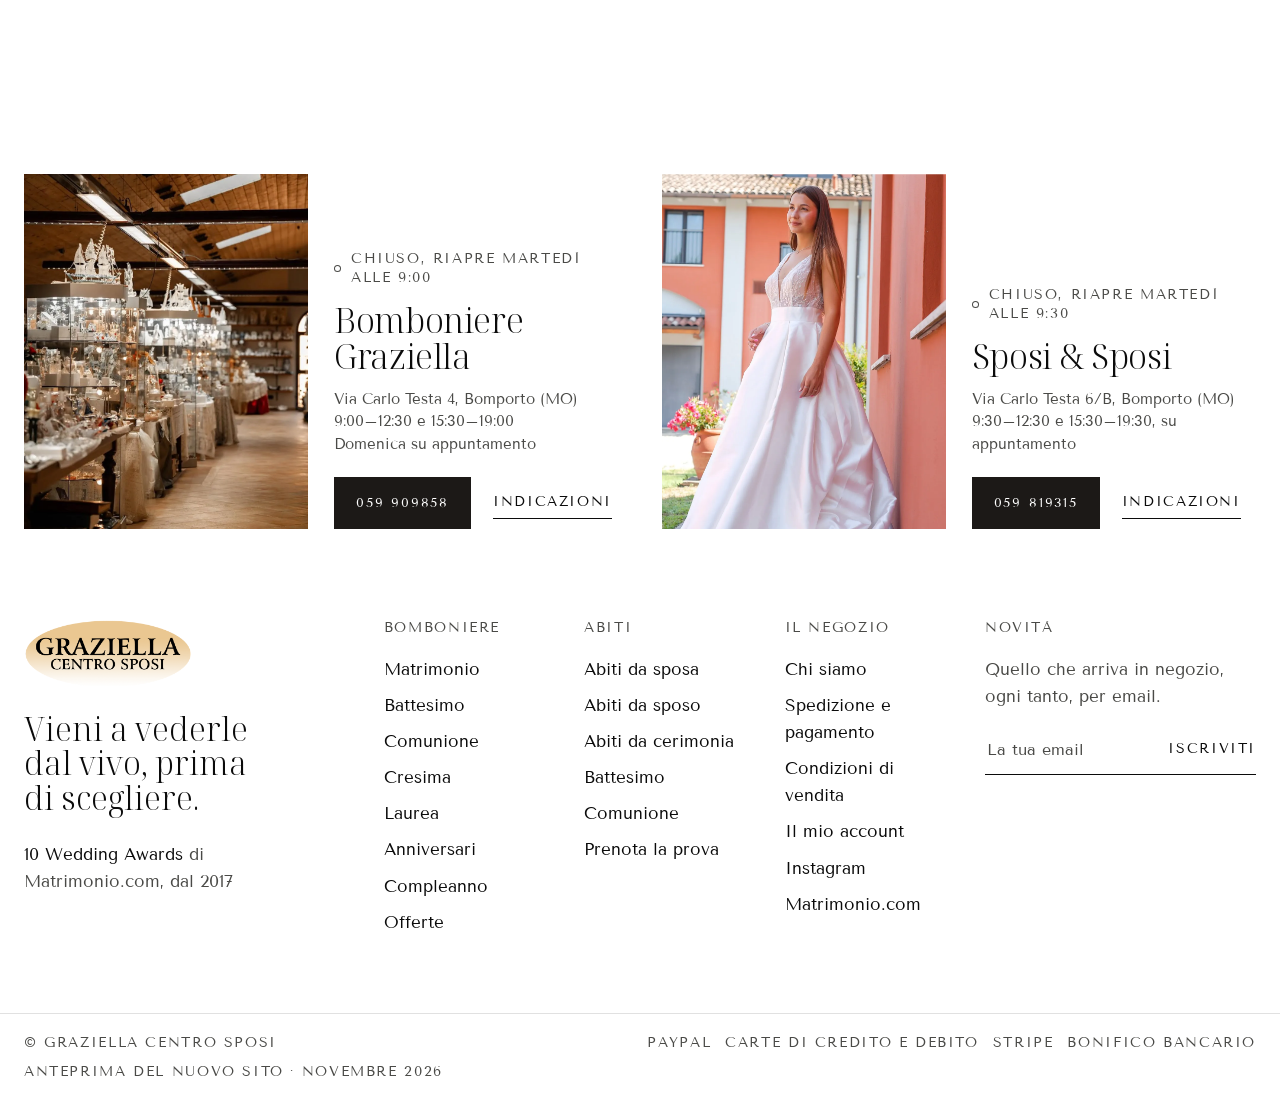
==== commit 9533ac32: "Tolta la passerella degli abiti Co-Authored-By: Claude Opus 5.5 <noreply@anthropic.com>" ====
--- a/abiti.html
+++ b/abiti.html
@@ -110,58 +110,6 @@
 .altro:target .altro__foto { box-shadow: 0 0 0 1px var(--ink); }
 @media (max-width: 900px) { .altri__griglia { grid-template-columns: 1fr 1fr; gap: 24px 10px; } }
 
-/* Passerella (Clothing Rail di MotionSites): spose di profilo sotto il binario, quella scelta si gira verso chi guarda */
-.passerella { position: relative; height: min(100svh, 940px); min-height: 640px; overflow: hidden; color: var(--paper); background: radial-gradient(ellipse 70% 55% at 50% 42%, #4A3528 0%, var(--bruno-scuro) 100%); }
-.ps__testa { position: absolute; left: clamp(20px, 3vw, 46px); top: clamp(24px, 4.5vh, 46px); z-index: 4; max-width: 420px; transition: opacity .7s cubic-bezier(.2,.8,.2,1), filter .7s; }
-.ps__testa h2 { margin: 0; font-family: var(--font-titoli); font-weight: var(--peso-titoli); font-size: clamp(34px, 3.6vw, 56px); line-height: 1.02; }
-.ps__dito { display: none; }
-@media (hover: none), (pointer: coarse) { .ps__mouse { display: none; } .ps__dito { display: inline; } }
-.ps__testa p { margin: 14px 0 0; font-size: 16px; line-height: 1.55; color: rgba(255,255,255,.78); }
-.ps__binario { position: absolute; left: 10%; right: 10%; top: 25%; height: 10px; border-radius: 5px; background: linear-gradient(#F6EBD8 0%, #C9AE7E 30%, #6E5636 58%, #B89A6A 80%, #EADBC0 100%); box-shadow: 0 10px 18px rgba(0,0,0,.45); transition: opacity .7s cubic-bezier(.2,.8,.2,1), filter .7s; }
-.ps__binario::before, .ps__binario::after { content: ''; position: absolute; top: -9px; width: 14px; height: 28px; border-radius: 4px; background: linear-gradient(90deg, #8A7350, #F3E6CF 45%, #7A6444); }
-.ps__binario::before { left: -12px; } .ps__binario::after { right: -12px; }
-.ps__fila { position: absolute; left: 8%; right: 8%; top: calc(25% + 22px); bottom: 17%; display: flex; justify-content: center; align-items: stretch; perspective: 1600px; transition: opacity .7s cubic-bezier(.2,.8,.2,1), filter .7s, perspective-origin .75s cubic-bezier(.2,.8,.2,1); scrollbar-width: none; }
-.ps__fila::-webkit-scrollbar { display: none; }
-.ps__abito { --w: clamp(150px, 15vw, 250px); position: relative; flex: 0 0 var(--w); height: 100%; margin: 0 calc(var(--w) * -.3); padding: 0; transform-style: preserve-3d; transform: rotateY(calc(var(--lato, 1) * 64deg)); transition: transform .75s cubic-bezier(.2,.8,.2,1), margin .75s cubic-bezier(.2,.8,.2,1), flex-basis .75s cubic-bezier(.2,.8,.2,1), filter .75s; filter: brightness(.82); cursor: pointer; outline: none; }
-.ps__abito:focus-visible .ps__foto { outline: 2px solid var(--crema); outline-offset: 6px; }
-.ps__abito.is-su { flex-basis: calc(var(--w) * 1.7); transform: rotateY(0deg) translateZ(90px); margin: 0 calc(var(--w) * .12); filter: none; z-index: 2; }
-.ps__foto { position: absolute; inset: 0; background: no-repeat center bottom / contain; filter: drop-shadow(0 26px 30px rgba(0,0,0,.5)); }
-.ps__cap { position: absolute; top: calc(83% + 14px); left: 50%; z-index: 3; transform: translateX(-50%); text-align: center; white-space: nowrap; pointer-events: none; opacity: 0; transition: left .75s cubic-bezier(.2,.8,.2,1), opacity .35s; }
-.ps__cap.is-on { opacity: 1; }
-.ps__cap b { display: block; font-family: var(--font-titoli); font-weight: var(--peso-titoli); font-size: clamp(22px, 1.9vw, 30px); line-height: 1.15; }
-.ps__cap span { display: block; margin-top: 4px; font-size: 12px; letter-spacing: .14em; text-transform: uppercase; color: rgba(255,255,255,.7); }
-.ps__frecce { position: absolute; right: clamp(16px, 2.4vw, 36px); bottom: clamp(22px, 4vh, 40px); z-index: 4; display: flex; gap: 10px; transition: opacity .5s; }
-.ps__frecce .fila-freccia, .ps__det .fila-freccia { color: var(--paper); box-shadow: inset 0 0 0 1px rgba(255,255,255,.5); background: transparent; }
-.passerella.is-aperta .ps__testa, .passerella.is-aperta .ps__binario, .passerella.is-aperta .ps__fila { opacity: .12; filter: blur(2px); }
-.passerella.is-aperta .ps__cap, .passerella.is-aperta .ps__frecce { opacity: 0; pointer-events: none; }
-.ps__det { position: absolute; inset: 0; z-index: 6; pointer-events: none; }
-.passerella.is-aperta .ps__det { pointer-events: auto; }
-.ps__velo { position: absolute; inset: 0; }
-.ps__grande { position: absolute; left: 50%; top: 8%; height: 64%; aspect-ratio: 3 / 4; transform: translateX(-50%); background: no-repeat center bottom / contain; filter: drop-shadow(0 30px 40px rgba(0,0,0,.6)); opacity: 0; }
-.passerella.is-aperta .ps__grande { opacity: 1; }
-.ps__info { position: absolute; left: 50%; top: 75%; transform: translateX(-50%); width: min(560px, 90%); text-align: center; opacity: 0; transition: opacity .5s .25s; }
-.ps__nome { margin: 0; font-family: var(--font-titoli); font-weight: var(--peso-titoli); font-size: clamp(30px, 2.8vw, 44px); line-height: 1.1; }
-.ps__nota { margin: 8px 0 18px; font-size: 15px; color: rgba(255,255,255,.78); }
-.ps__det-frecce { position: absolute; left: 50%; top: 38%; width: min(620px, 92%); transform: translateX(-50%); display: flex; justify-content: space-between; opacity: 0; transition: opacity .4s .25s; pointer-events: none; }
-.ps__det-frecce .fila-freccia { pointer-events: auto; }
-.ps__chiudi { position: absolute; right: clamp(20px, 3vw, 46px); top: clamp(24px, 4.5vh, 46px); color: var(--paper); font-size: 13px; letter-spacing: .14em; text-transform: uppercase; opacity: 0; transition: opacity .4s .25s; }
-.passerella.is-aperta .ps__info, .passerella.is-aperta .ps__det-frecce, .passerella.is-aperta .ps__chiudi { opacity: 1; }
-@media (max-width: 900px) {
-  .passerella { height: auto; min-height: 0; padding: 0 0 22px; }
-  .ps__testa { position: relative; left: auto; top: auto; padding: 32px 16px 0; }
-  .ps__testa h2 { font-size: 34px; }
-  .ps__binario { top: 172px; left: 0; right: 0; border-radius: 0; }
-  .ps__binario::before, .ps__binario::after { display: none; }
-  .ps__fila { position: relative; left: auto; right: auto; top: auto; bottom: auto; height: 54svh; min-height: 360px; margin-top: 34px; justify-content: flex-start; overflow-x: auto; scroll-snap-type: x proximity; padding: 0 30vw; }
-  .ps__fila { padding-top: 14px; padding-bottom: 14px; }
-  .ps__abito { --w: 32vw; scroll-snap-align: center; }
-  .ps__abito.is-su { transform: rotateY(0deg); }
-  .ps__cap { position: relative; top: auto; left: auto !important; transform: none; margin-top: 18px; padding: 0 16px; white-space: normal; }
-  .ps__frecce { position: relative; right: auto; bottom: auto; justify-content: center; margin-top: 16px; }
-  .ps__grande { top: 6%; height: 58%; }
-  .ps__info { top: 68%; }
-  .ps__det-frecce { top: 30%; }
-}
 </style>
 </head>
 <body data-pagina="abiti">
@@ -185,34 +133,6 @@
     </div>
   </section>
 
-
-  <section class="passerella" id="passerella" aria-labelledby="t-passerella">
-    <div class="ps__testa">
-      <h2 id="t-passerella">La passerella</h2>
-      <p>Gli abiti dell'atelier, uno accanto all'altro. <span class="ps__mouse">Passaci sopra per vederli di fronte, cliccali per guardarli da vicino.</span><span class="ps__dito">Scorri la fila: l'abito al centro si gira verso di te, toccalo per guardarlo da vicino.</span></p>
-    </div>
-    <div class="ps__binario" aria-hidden="true"></div>
-    <div class="ps__fila" role="group" aria-label="Abiti in atelier"></div>
-    <p class="ps__cap" aria-live="polite"></p>
-    <div class="ps__frecce">
-      <button type="button" class="fila-freccia" data-ps="-1" aria-label="Abito precedente"><svg viewBox="0 0 24 24"><path d="M15 5l-7 7 7 7"/></svg></button>
-      <button type="button" class="fila-freccia" data-ps="1" aria-label="Abito successivo"><svg viewBox="0 0 24 24"><path d="M9 5l7 7-7 7"/></svg></button>
-    </div>
-    <div class="ps__det" aria-hidden="true">
-      <div class="ps__velo"></div>
-      <div class="ps__grande" role="img"></div>
-      <div class="ps__det-frecce">
-        <button type="button" class="fila-freccia" data-ps-det="-1" aria-label="Abito precedente"><svg viewBox="0 0 24 24"><path d="M15 5l-7 7 7 7"/></svg></button>
-        <button type="button" class="fila-freccia" data-ps-det="1" aria-label="Abito successivo"><svg viewBox="0 0 24 24"><path d="M9 5l7 7-7 7"/></svg></button>
-      </div>
-      <div class="ps__info">
-        <p class="ps__nome"></p>
-        <p class="ps__nota"></p>
-        <button type="button" class="btn btn--light" data-ps-chiedi="">Chiedi di provarlo</button>
-      </div>
-      <button type="button" class="ps__chiudi">Chiudi</button>
-    </div>
-  </section>
 
   <section class="sec" id="collezione" aria-labelledby="t-coll">
     <div class="wrap">
@@ -288,7 +208,6 @@
 <script src="assets/vendor/lenis.min.js"></script>
 <script src="assets/js/dati.js"></script>
 <script src="assets/js/negozio.js"></script>
-<script src="assets/js/passerella.js"></script>
 <script>
 (function () {
   const { G, entrate } = Negozio;
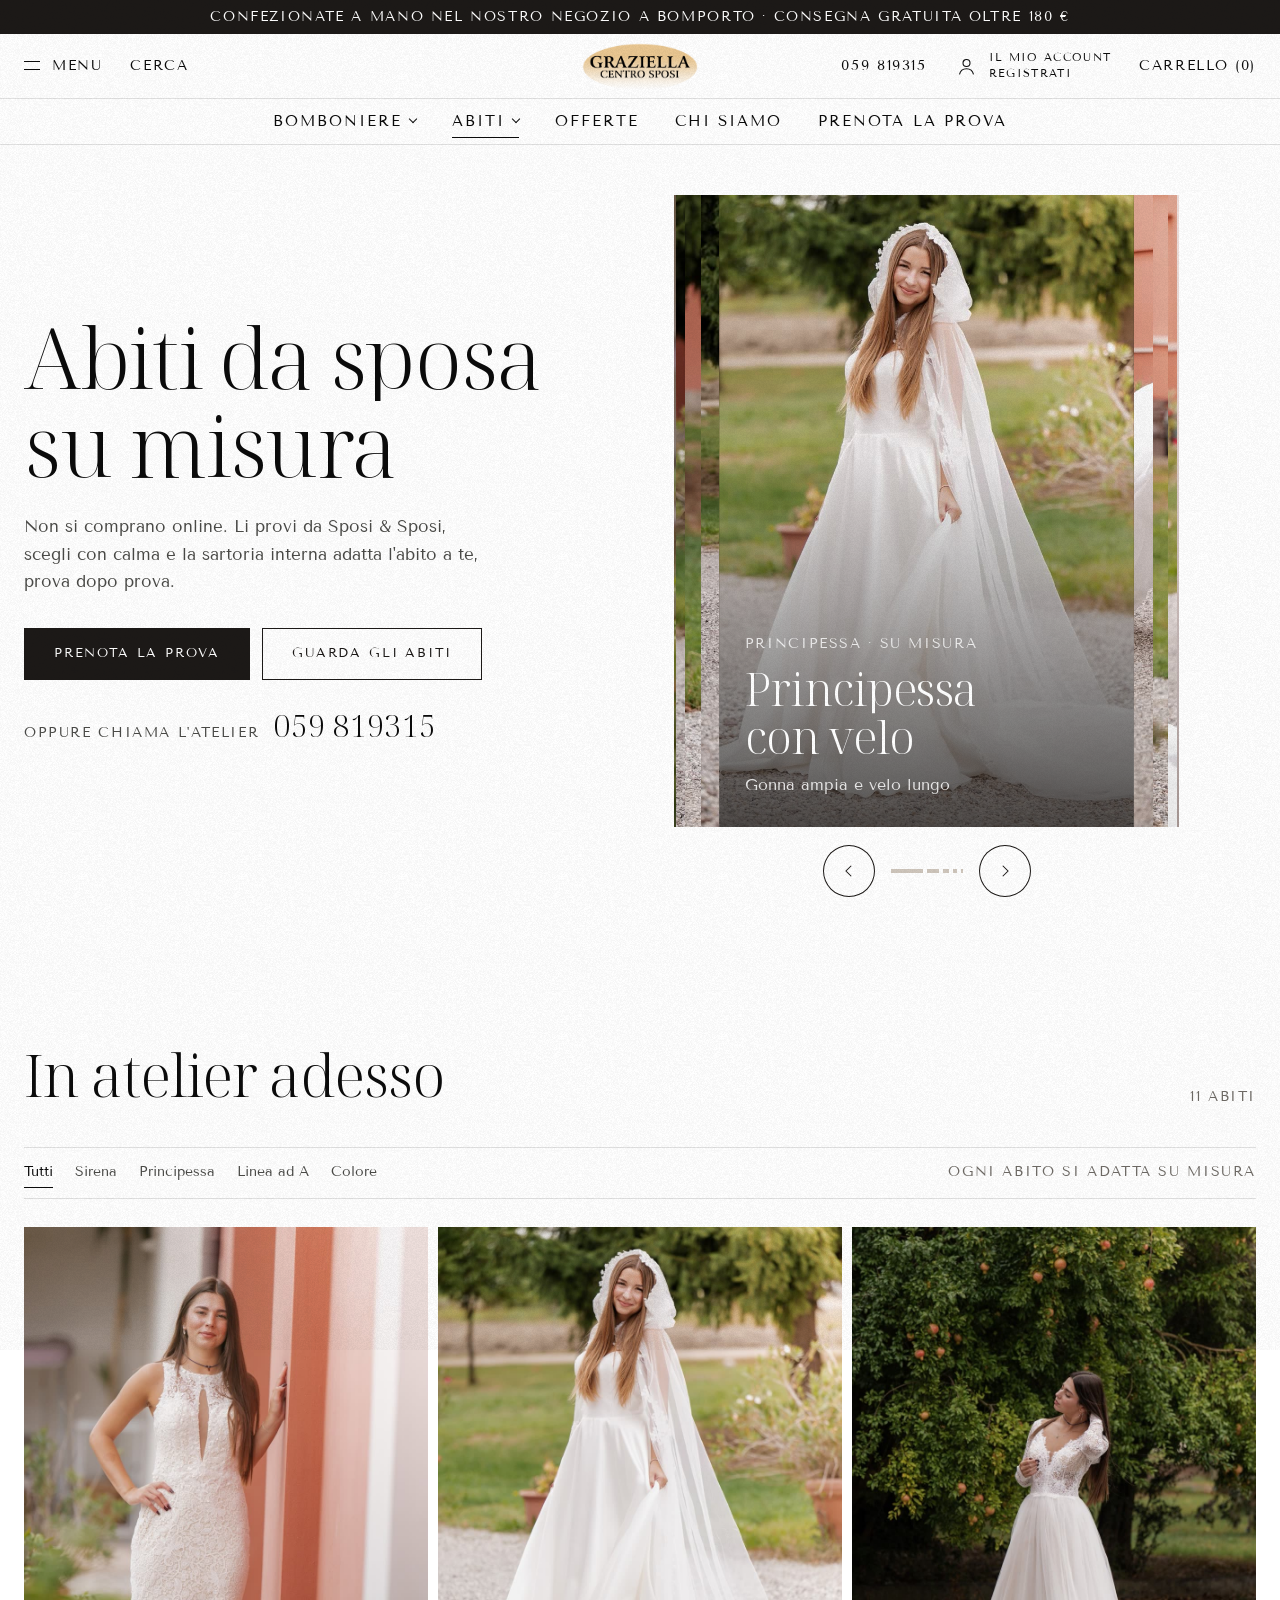
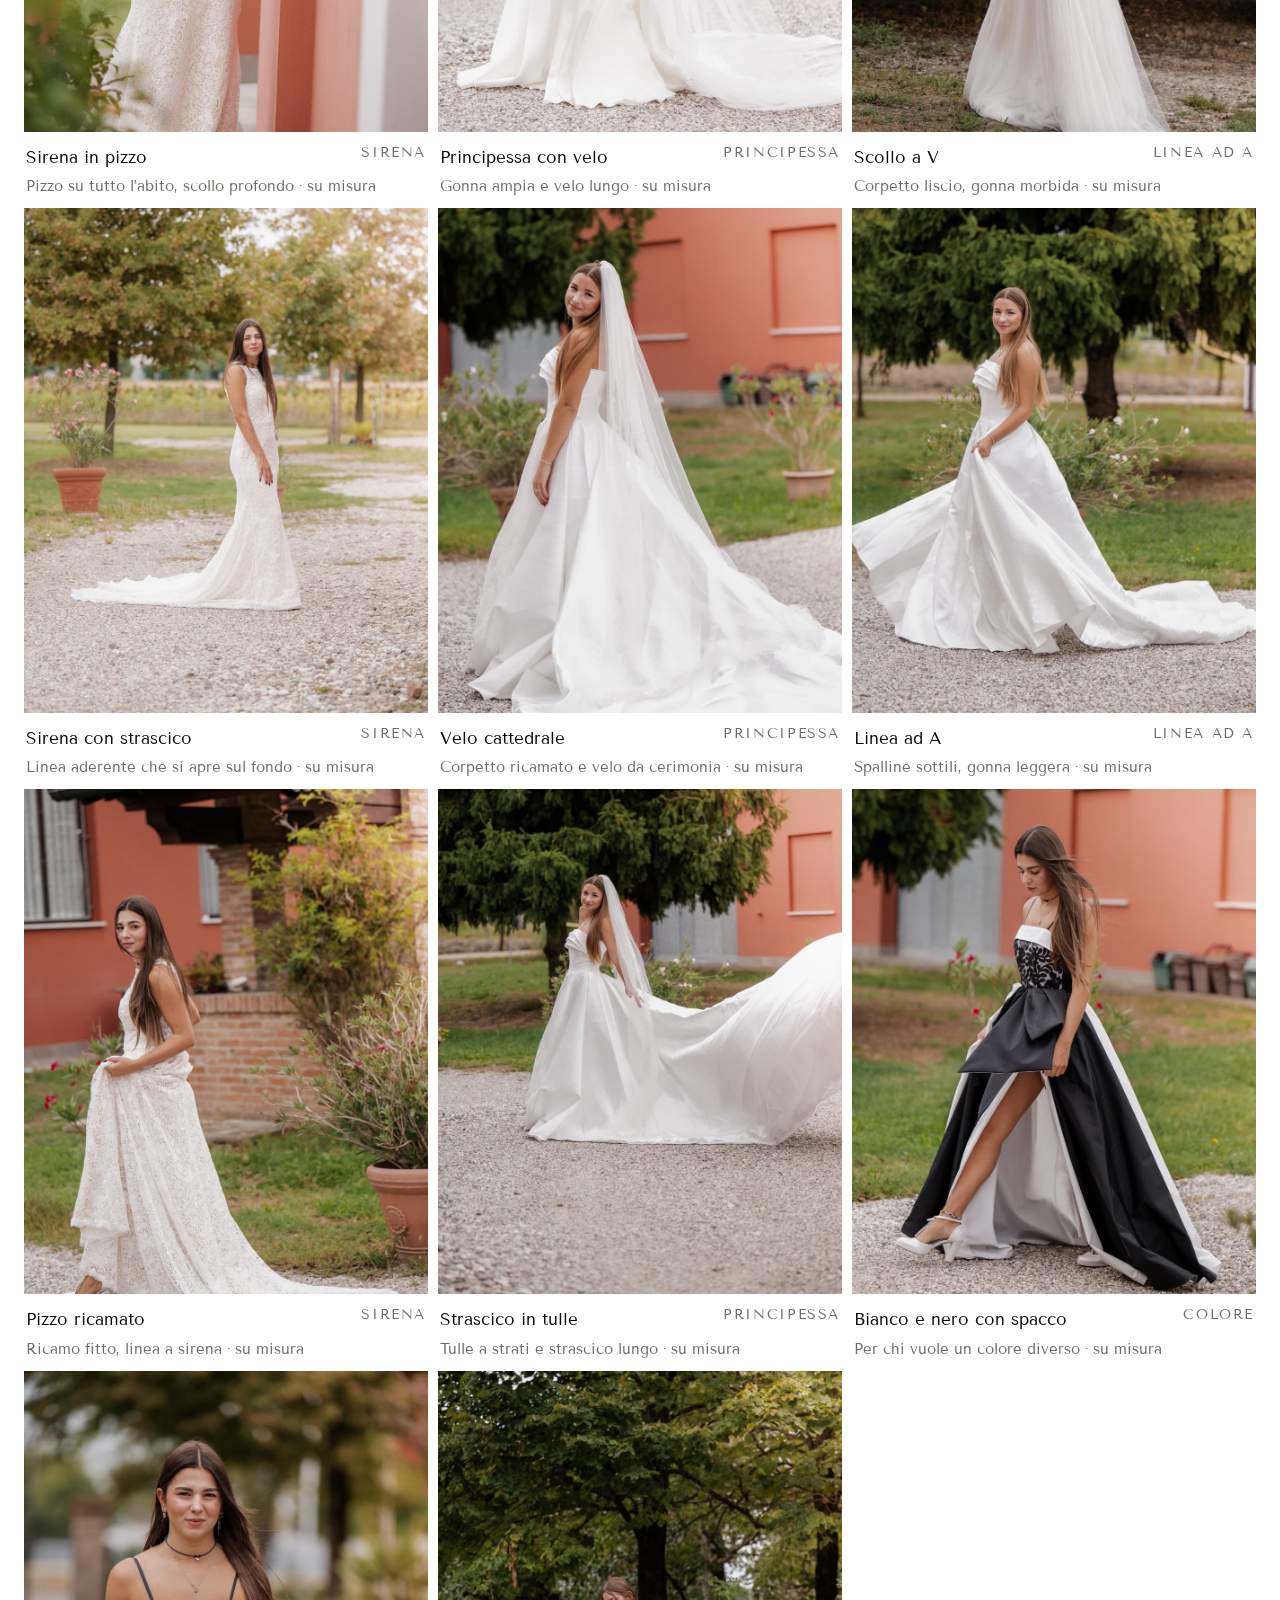
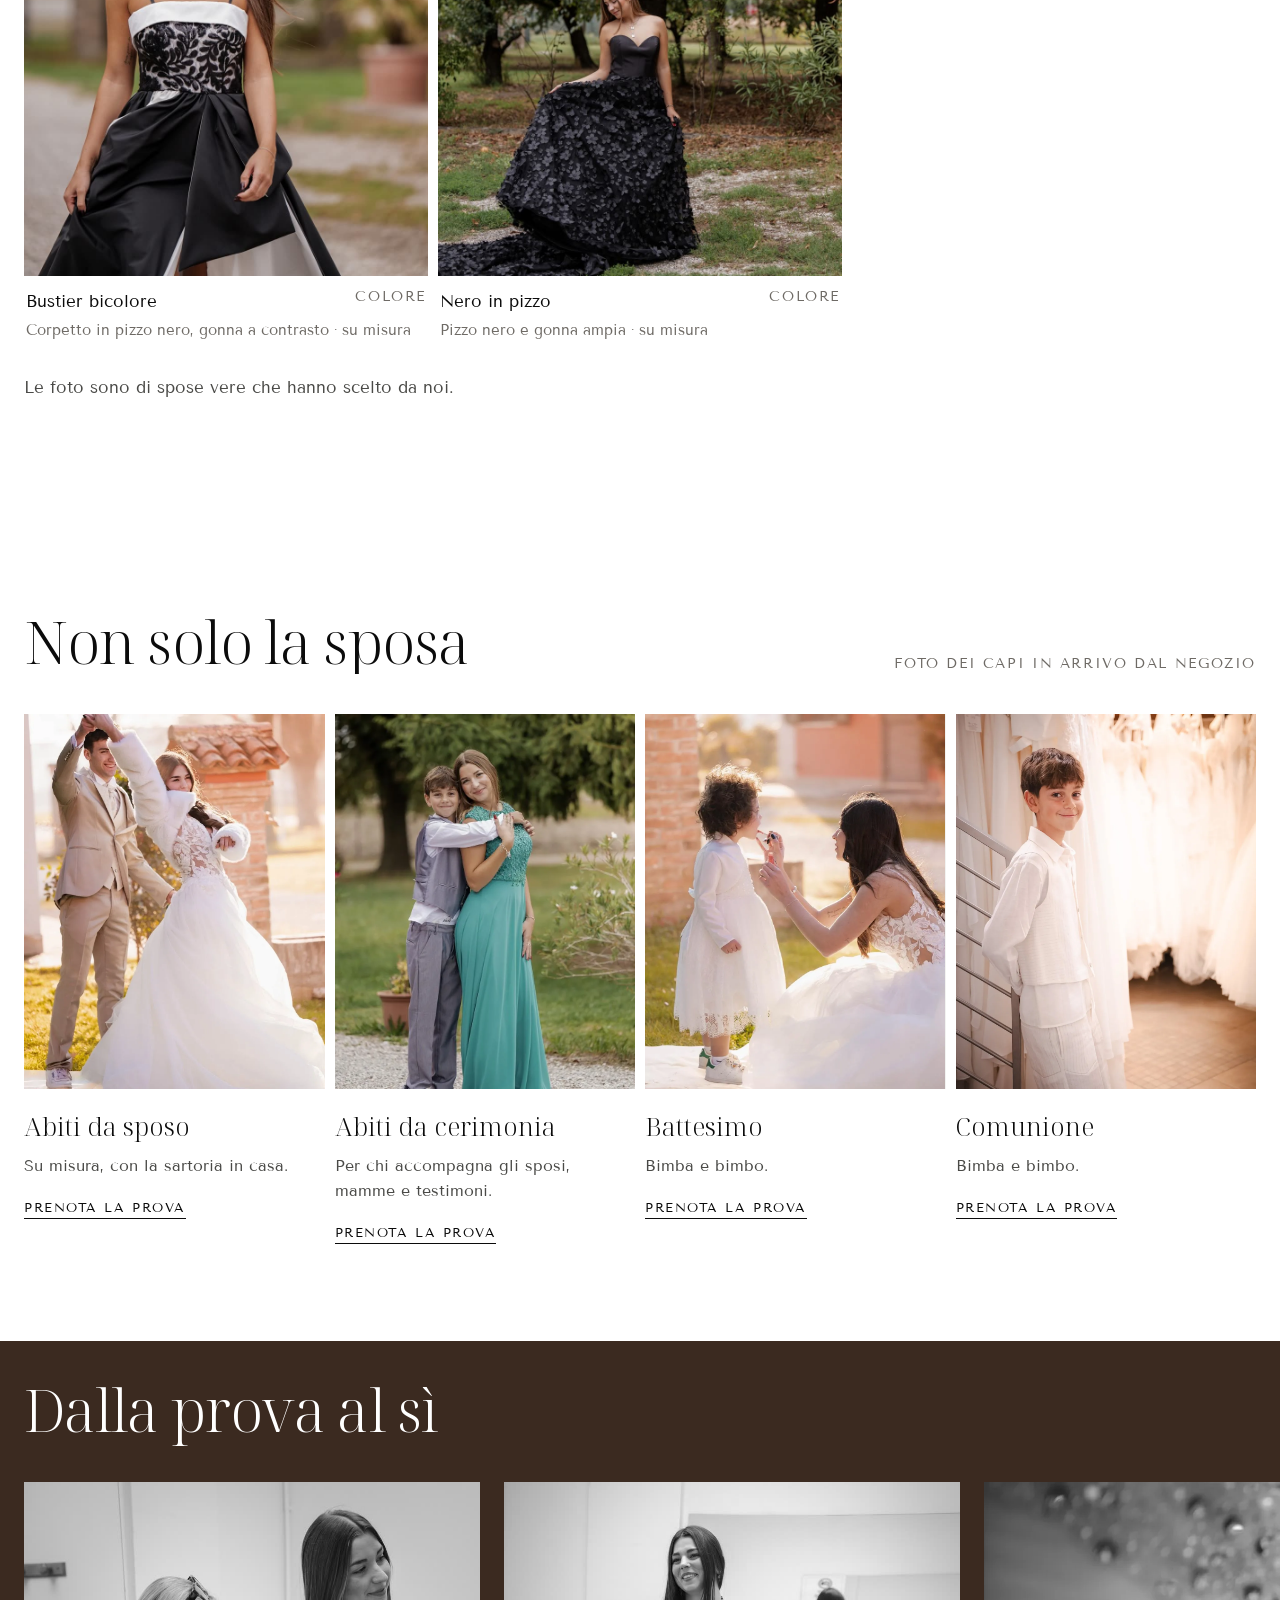
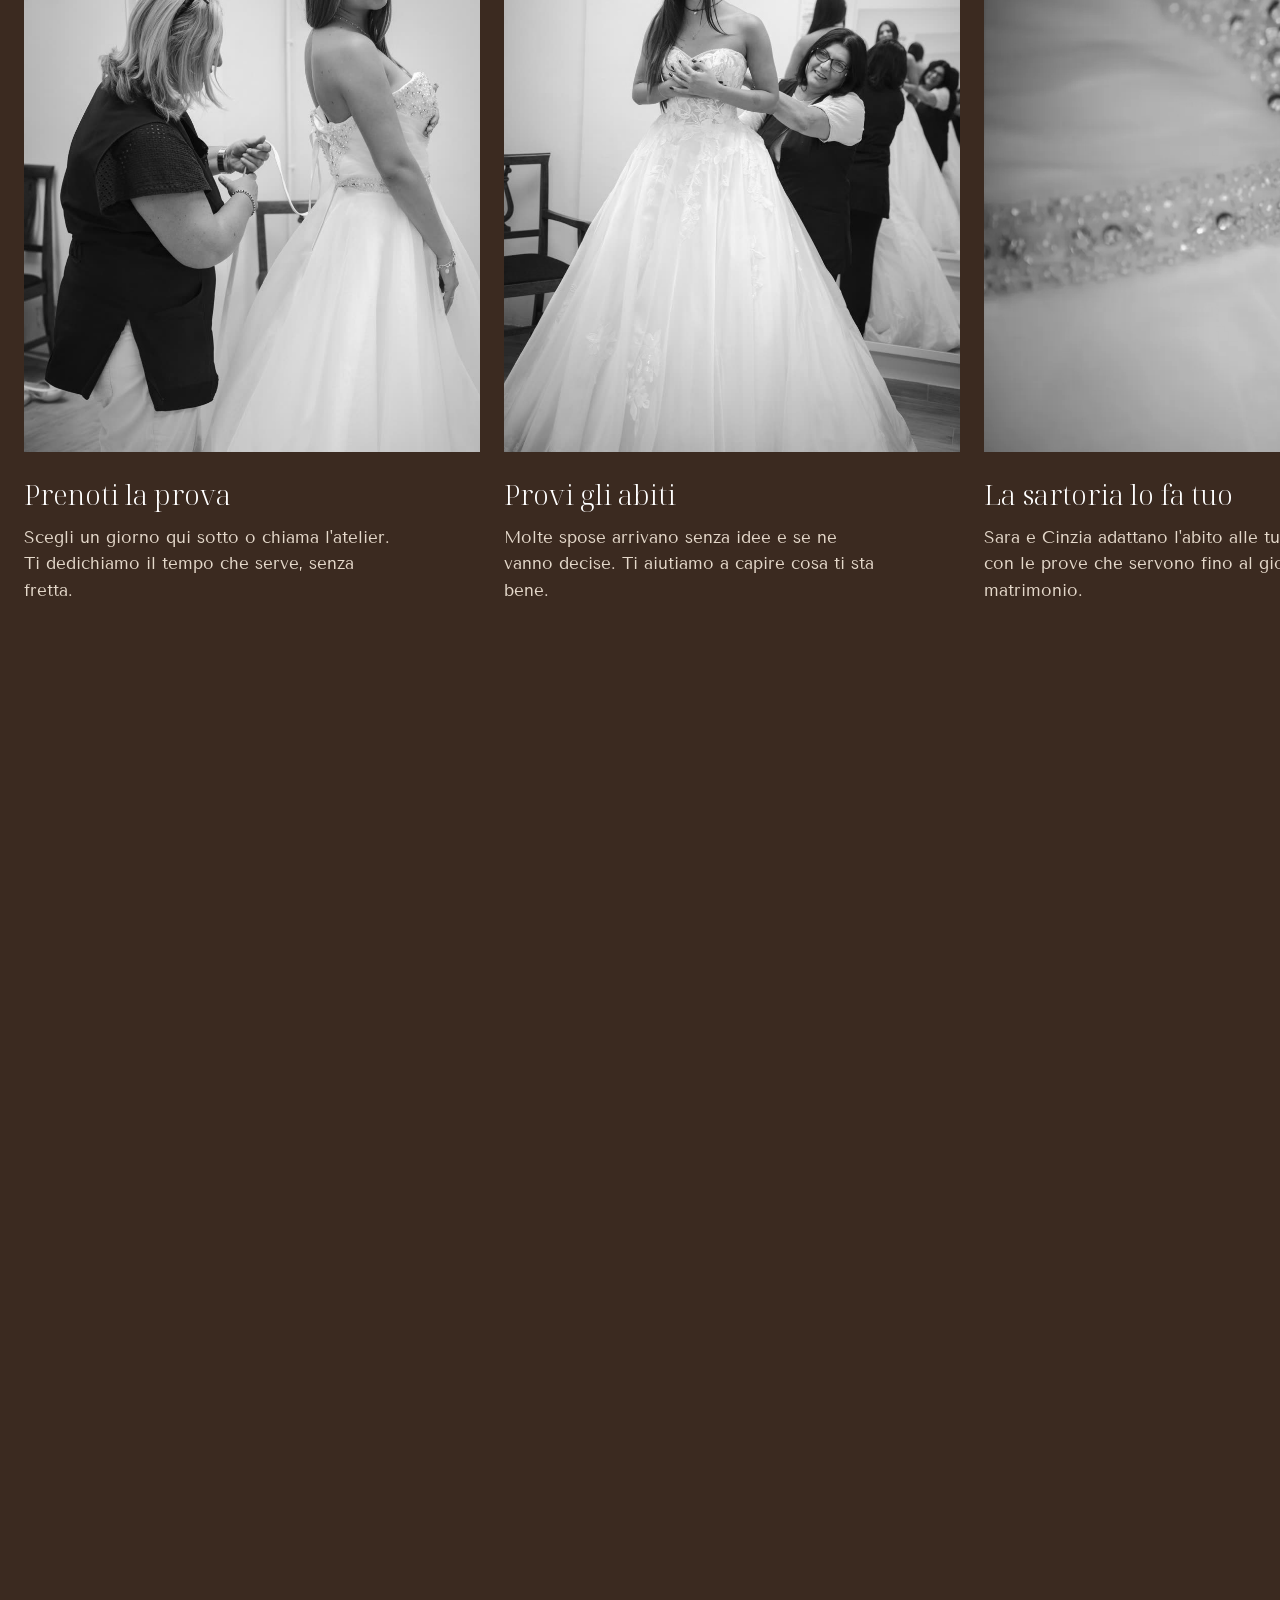
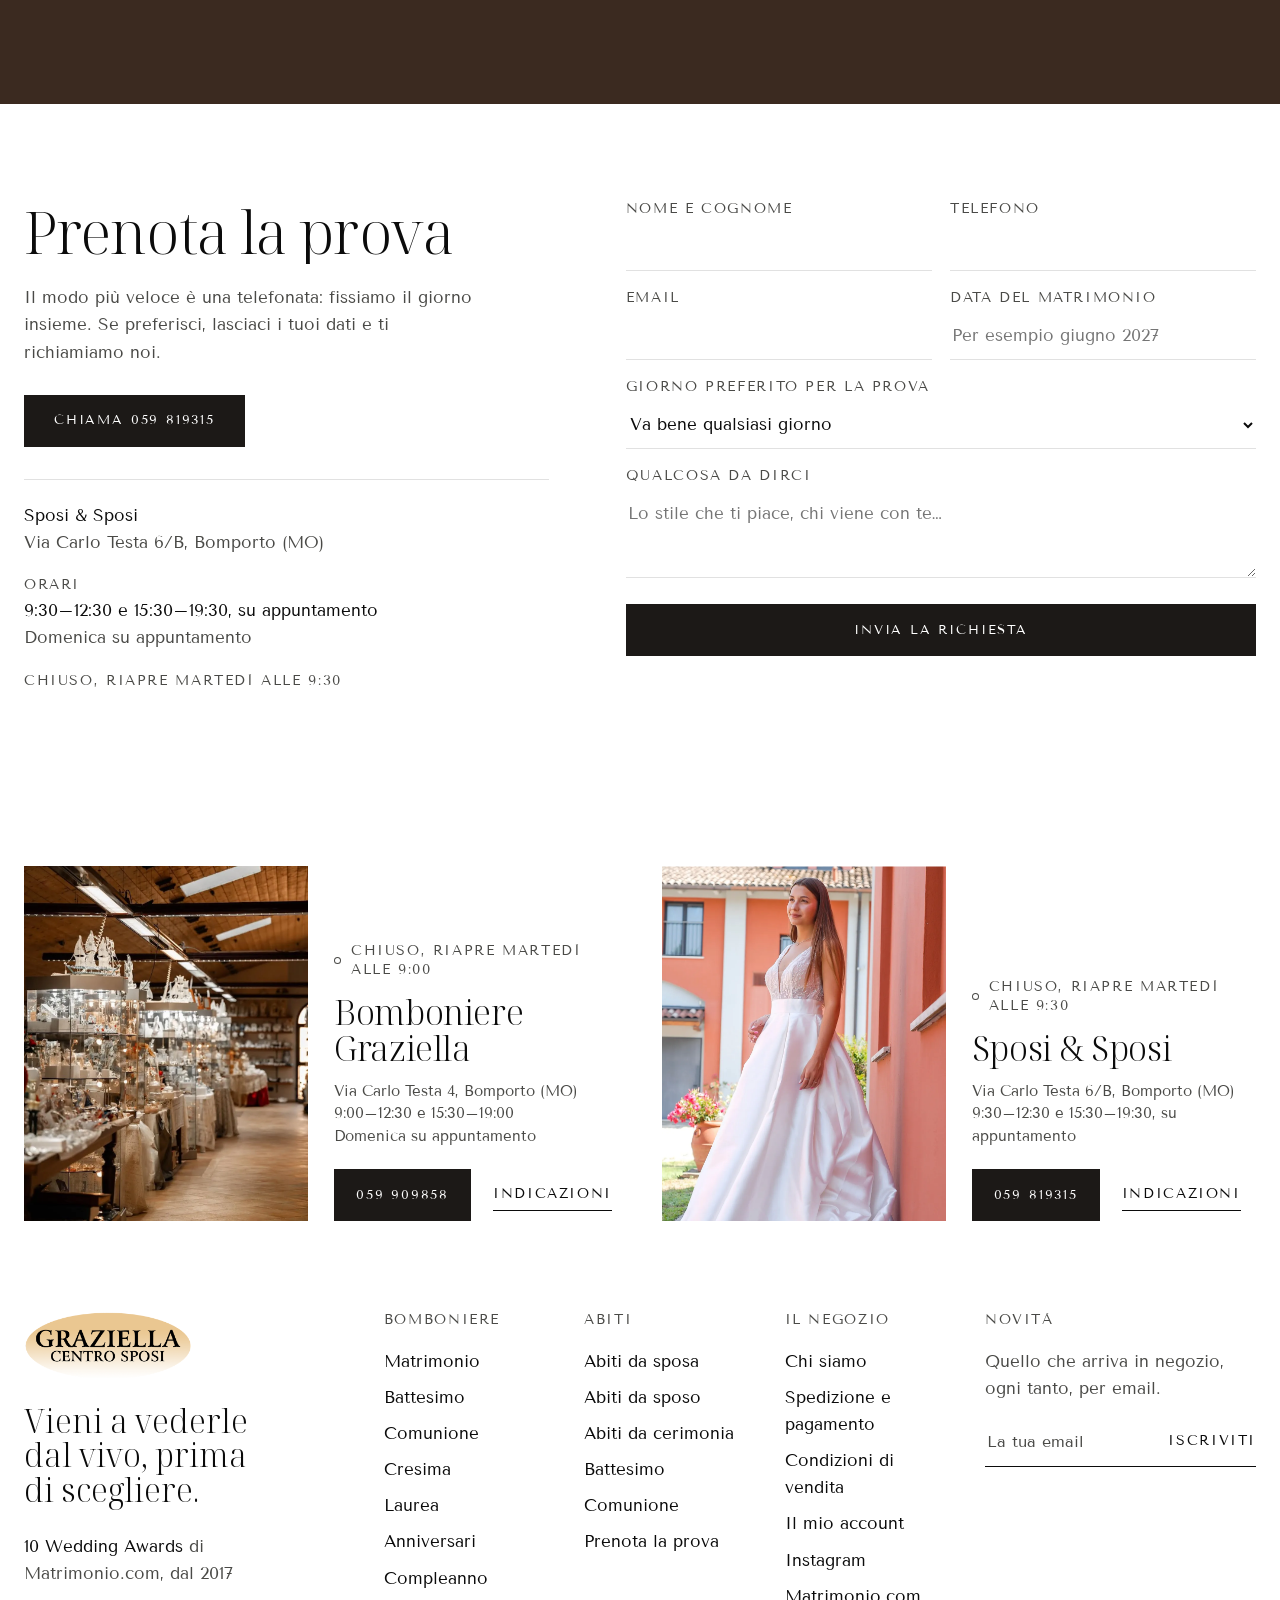
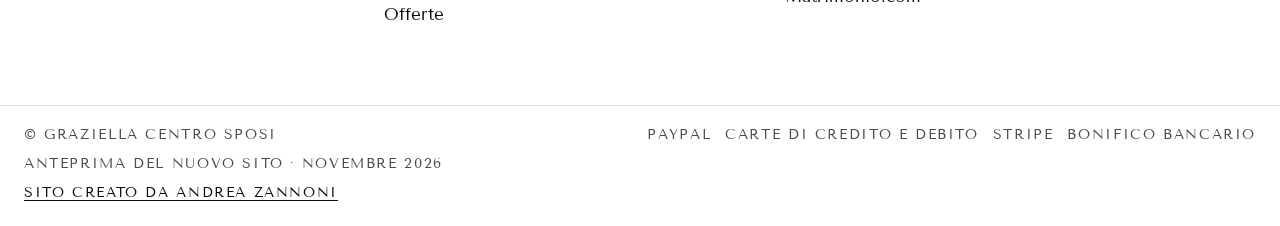
==== commit 245845f9: "Pagina abiti: nuova apertura a pila di foto (047R), tolta la pagina di prova Co-Authored-By: Claude " ====
--- a/abiti.html
+++ b/abiti.html
@@ -13,25 +13,18 @@
 <link rel="stylesheet" href="assets/vendor/lenis.css">
 <link rel="stylesheet" href="assets/css/negozio.css">
 <style>
-/* Hero: tre abiti a ventaglio nello spazio, si aprono con lo scroll e seguono il mouse */
-.ab-hero { position: relative; height: 190vh; }
-.ab-hero__stick { position: sticky; top: 0; height: 100vh; height: 100svh; display: grid; grid-template-columns: minmax(0, 5fr) minmax(0, 6fr); align-items: center; gap: 24px; max-width: var(--max); margin: 0 auto; padding: 0 var(--gut); overflow: hidden; }
+/* Hero: testo a sinistra, la pila degli abiti a destra */
+.ab-hero__stick { display: grid; grid-template-columns: minmax(0, 5fr) minmax(0, 6fr); align-items: center; gap: 24px; max-width: var(--max); margin: 0 auto; padding: 0 var(--gut); overflow: hidden; }
 .ab-hero__testo { position: relative; z-index: 2; }
 .ab-hero__testo p { margin: 24px 0 32px; }
 /* Telefono per prenotare in evidenza (cliente, 26/10): la maggior parte delle spose chiama */
 .ab-hero__tel { margin-top: 26px; color: var(--graphite); display: flex; align-items: baseline; gap: 14px; flex-wrap: wrap; }
 .ab-hero__tel a { font-family: var(--font-titoli); font-weight: var(--peso-titoli); font-size: clamp(26px, 2.4vw, 36px); letter-spacing: .01em; color: var(--ink); text-transform: none; background: linear-gradient(currentColor, currentColor) 0 100% / 0 1px no-repeat; transition: background-size .5s var(--ease); }
 .ab-hero__tel a:hover { background-size: 100% 1px; }
-.ventaglio { position: relative; z-index: 1; height: 88vh; perspective: 1600px; display: grid; place-items: center; }
-.ventaglio__in { position: relative; width: min(27vw, 430px, 54vh); aspect-ratio: 4 / 5; transform-style: preserve-3d; will-change: transform; }
-.ventaglio__in img { position: absolute; inset: 0; width: 100%; height: 100%; object-fit: contain; box-shadow: 0 40px 60px -30px rgba(11, 11, 11, .35); }
 .ab-hero__azioni { display: flex; gap: 12px; flex-wrap: wrap; }
 @media (max-width: 900px) {
   .ab-hero { height: auto; }
   .ab-hero__stick { position: relative; height: auto; grid-template-columns: 1fr; padding-top: 32px; padding-bottom: 32px; }
-  /* L'altezza segue le foto, così sotto il ventaglio non resta un vuoto */
-  .ventaglio { height: calc(62vw * 4 / 3 + 72px); }
-  .ventaglio__in { width: 62vw; }
 }
 
 /* Filtri e griglia degli abiti */
@@ -110,6 +103,45 @@
 .altro:target .altro__foto { box-shadow: 0 0 0 1px var(--ink); }
 @media (max-width: 900px) { .altri__griglia { grid-template-columns: 1fr 1fr; gap: 24px 10px; } }
 
+
+/* Pila degli abiti ("047R" di UberDesigner): le foto si aprono dalla linea centrale, una sopra l'altra a gradini */
+@property --inset { syntax: '<percentage>'; inherits: false; initial-value: 50%; }
+.ab-hero { height: auto; }
+.ab-hero__stick { position: relative; height: calc(100svh - var(--head) - var(--bar)); min-height: 620px; max-height: 980px; }
+.sr-only { position: absolute; width: 1px; height: 1px; margin: -1px; padding: 0; overflow: hidden; clip: rect(0 0 0 0); white-space: nowrap; border: 0; }
+.pila { align-self: stretch; --pl-inset-0: 9%; --pl-inset-1: 5.4%; --pl-inset-2: 2.4%; --pl-inset-3: .6%; --pl-inset-4: 0%; display: grid; justify-items: center; align-content: center; gap: 18px; height: 100%; }
+.pl-scatola { position: relative; height: min(800px, calc(100svh - var(--head) - var(--bar) - 170px)); min-height: 480px; aspect-ratio: 4 / 5; max-width: 100%; background: var(--bruno-scuro); overflow: hidden; isolation: isolate; cursor: pointer; }
+.pl-scatola[data-zone='prev'] { cursor: w-resize; } .pl-scatola[data-zone='next'] { cursor: e-resize; }
+.pl-pannello { position: absolute; inset: 0; overflow: hidden; background: var(--bruno); clip-path: inset(0 calc(var(--inset) * var(--sway-right, 1)) 0 calc(var(--inset) * var(--sway-left, 1))); transition: --inset var(--pl-frame) var(--pl-ease); will-change: clip-path; }
+.pl-pannello img { position: absolute; inset: 0; width: 100%; height: 100%; object-fit: cover; }
+.pl-velo { position: absolute; inset: 0; background: linear-gradient(to top, rgba(28, 25, 23, .74) 0%, rgba(28, 25, 23, .3) 34%, rgba(28, 25, 23, 0) 58%); opacity: 0; transition: opacity calc(var(--pl-text) * var(--pl-exit)) var(--pl-ease); }
+.pl-velo.is-on { opacity: 1; transition-duration: var(--pl-text); }
+.pl-storia { position: absolute; left: 0; right: 0; bottom: 0; padding: 0 calc(var(--pl-inset-0) + clamp(16px, 2vw, 28px)) clamp(22px, 3.4vh, 36px); color: var(--paper); pointer-events: none; display: grid; gap: 12px; }
+.pl-cap { margin: 0; color: rgba(255, 255, 255, .82); }
+.pl-titolo { margin: 0; font-family: var(--font-titoli); font-weight: var(--peso-titoli); font-size: clamp(36px, 3.6vw, 60px); line-height: 1.04; letter-spacing: -.015em; }
+.pl-lead { margin: 0; font-size: 16px; line-height: 1.45; color: rgba(255, 255, 255, .86); max-width: 30em; }
+.pl-piede { display: flex; align-items: center; gap: 16px; }
+.pl-lineette { display: flex; gap: 4px; }
+.pl-dot { position: relative; height: 4px; overflow: hidden; background: #CFC6BC; transition: width var(--pl-text) var(--pl-ease); }
+.pl-fill { position: absolute; inset: 0; transform-origin: right; transition: transform var(--pl-text) var(--pl-ease); }
+.pl-fill[data-phase='drain'] { transform: scaleX(0); }
+.pl-progress { position: absolute; inset: 0; background: var(--bruno); transform-origin: left; animation: pl-conto var(--pl-dwell) linear forwards; }
+.pl-fill:not([data-phase='run']) .pl-progress { animation-play-state: paused; }
+@keyframes pl-conto { from { transform: scaleX(0); } to { transform: scaleX(1); } }
+/* Parole che escono da sotto la riga; nel titolo la riga sopra sale e quella sotto scende */
+.pl-rev .pl-mask { display: inline-block; vertical-align: top; overflow: hidden; padding-block: .1em; margin-block: -.1em; }
+.pl-split .pl-mask { overflow: visible; clip-path: inset(0 -.5em .1em -.5em); }
+.pl-split .pl-mask:has(> [data-dir='down']) { clip-path: inset(.1em -.5em 0 -.5em); }
+.pl-word { --from: 115%; display: inline-block; transform: translate3d(0, var(--from), 0); opacity: 0; transition-property: transform, opacity; transition-timing-function: var(--pl-ease); transition-duration: calc(var(--pl-text) * var(--pl-exit)); transition-delay: calc(var(--i, 0) * var(--rev-stagger, 45ms) * var(--pl-exit)); }
+.pl-word[data-dir='down'] { --from: -115%; }
+.pl-storia.is-on .pl-word { transform: none; opacity: 1; transition-duration: var(--pl-text); transition-delay: calc(var(--rev-delay, 0ms) + var(--i, 0) * var(--rev-stagger, 45ms)); }
+@media (max-width: 900px) {
+  .ab-hero__stick { height: auto; min-height: 0; max-height: none; }
+  .pila { height: auto; order: -1; }
+  .pl-scatola { height: auto; min-height: 0; width: 100%; }
+  .pl-titolo { font-size: 38px; }
+  .pl-lead { font-size: 15px; }
+}
 </style>
 </head>
 <body data-pagina="abiti">
@@ -123,12 +155,14 @@
         <div class="ab-hero__azioni"><a class="btn" href="#prova">Prenota la prova</a><a class="btn btn--line" href="#collezione">Guarda gli abiti</a></div>
         <p class="ab-hero__tel label">Oppure chiama l'atelier <a href="tel:+39059819315">059 819315</a></p>
       </div>
-      <div class="ventaglio" data-tilt-area>
-        <div class="ventaglio__in" id="ventaglio">
-          <img src="assets/abiti/sirena-pizzo.jpg" alt="Abito a sirena in pizzo" data-i="0">
-          <img src="assets/abiti/velo-cattedrale.jpg" alt="Abito con velo cattedrale" data-i="1">
-          <img src="assets/abiti/strascico-tulle.jpg" alt="Abito con strascico in tulle" data-i="2">
+      <div class="pila" id="pila" data-abiti='["principessa-velo","strascico-tulle","nero-spacco","velo-cattedrale","sirena-pizzo"]'>
+        <div class="pl-scatola" role="group" aria-roledescription="carosello" aria-label="Abiti dell'atelier"></div>
+        <div class="pl-piede">
+          <button type="button" class="fila-freccia" data-pl="-1" aria-label="Abito precedente"><svg viewBox="0 0 24 24"><path d="M15 5l-7 7 7 7"/></svg></button>
+          <span class="pl-lineette" aria-hidden="true"></span>
+          <button type="button" class="fila-freccia" data-pl="1" aria-label="Abito successivo"><svg viewBox="0 0 24 24"><path d="M9 5l7 7-7 7"/></svg></button>
         </div>
+        <p class="sr-only" aria-live="polite"><span class="pl-ora"></span></p>
       </div>
     </div>
   </section>
@@ -208,6 +242,7 @@
 <script src="assets/vendor/lenis.min.js"></script>
 <script src="assets/js/dati.js"></script>
 <script src="assets/js/negozio.js"></script>
+<script src="assets/js/pila-abiti.js"></script>
 <script>
 (function () {
   const { G, entrate } = Negozio;
@@ -292,24 +327,7 @@
   if (!window.gsap || ridotto) { entrate(); return; }
   gsap.registerPlugin(ScrollTrigger, Flip);
 
-  /* Ventaglio: i tre abiti si aprono nello spazio scorrendo, e ruotano col mouse */
-  const fogli = [...document.querySelectorAll('#ventaglio img')];
   const telefono = matchMedia('(max-width: 900px)').matches;
-  gsap.set(fogli[0], { rotateY: 0, z: 0, x: 0 });
-  gsap.set(fogli[1], { rotateY: 0, z: -40, x: 0 });
-  gsap.set(fogli[2], { rotateY: 0, z: -80, x: 0 });
-  const apri = gsap.timeline({ paused: telefono, defaults: { ease: 'power2.inOut', duration: 1 } })
-    .to(fogli[0], { x: telefono ? '-28%' : '-42%', rotateY: 24, z: 30 }, 0)
-    .to(fogli[1], { z: 90, rotateY: 0 }, 0)
-    .to(fogli[2], { x: telefono ? '28%' : '42%', rotateY: -24, z: 30 }, 0);
-  if (telefono) gsap.to(apri, { progress: 1, duration: 1.6, ease: 'power3.out', delay: .4 });
-  else ScrollTrigger.create({ trigger: '#ab-hero', start: 'top top', end: 'bottom bottom', scrub: 1, animation: apri });
-  gsap.from('#ventaglio', { opacity: 0, y: 60, duration: 1.4, ease: 'power4.out' });
-  if (matchMedia('(hover: hover)').matches) {
-    const rx = gsap.quickTo('#ventaglio', 'rotateX', { duration: .9, ease: 'power3.out' });
-    const ry = gsap.quickTo('#ventaglio', 'rotateY', { duration: .9, ease: 'power3.out' });
-    document.getElementById('ab-hero').addEventListener('pointermove', e => { ry((e.clientX / innerWidth - .5) * 18); rx(-(e.clientY / innerHeight - .5) * 12); });
-  }
 
   /* Percorso: le tappe scorrono in orizzontale mentre la sezione resta ferma */
   const traccia = document.getElementById('traccia');
--- a/assets/css/negozio.css
+++ b/assets/css/negozio.css
@@ -461,6 +461,8 @@
 .foot__premio { display: inline-block; margin-top: 26px; color: var(--graphite); }
 .foot__premio b { font-weight: 400; color: var(--ink); }
 .foot__bottom { display: flex; justify-content: space-between; align-items: center; gap: 10px 24px; flex-wrap: wrap; padding-top: 20px; padding-bottom: 24px; border-top: 1px solid var(--hair); color: var(--graphite); }
+.foot__firma { flex-basis: 100%; color: var(--ink); text-decoration: underline; text-underline-offset: 3px; text-decoration-thickness: 1px; }
+@media (hover: hover) and (pointer: fine) { .foot__firma:hover { text-decoration-thickness: 2px; } }
 .foot .pagamenti { gap: 0 14px; }
 .foot .pagamenti span { height: auto; padding: 0; border: 0; color: inherit; font-size: inherit; letter-spacing: inherit; }
 @media (max-width: 1100px) { .foot__corpo { grid-template-columns: repeat(3, minmax(0, 1fr)); } .foot__intro, .foot__lettera { grid-column: 1 / -1; } }
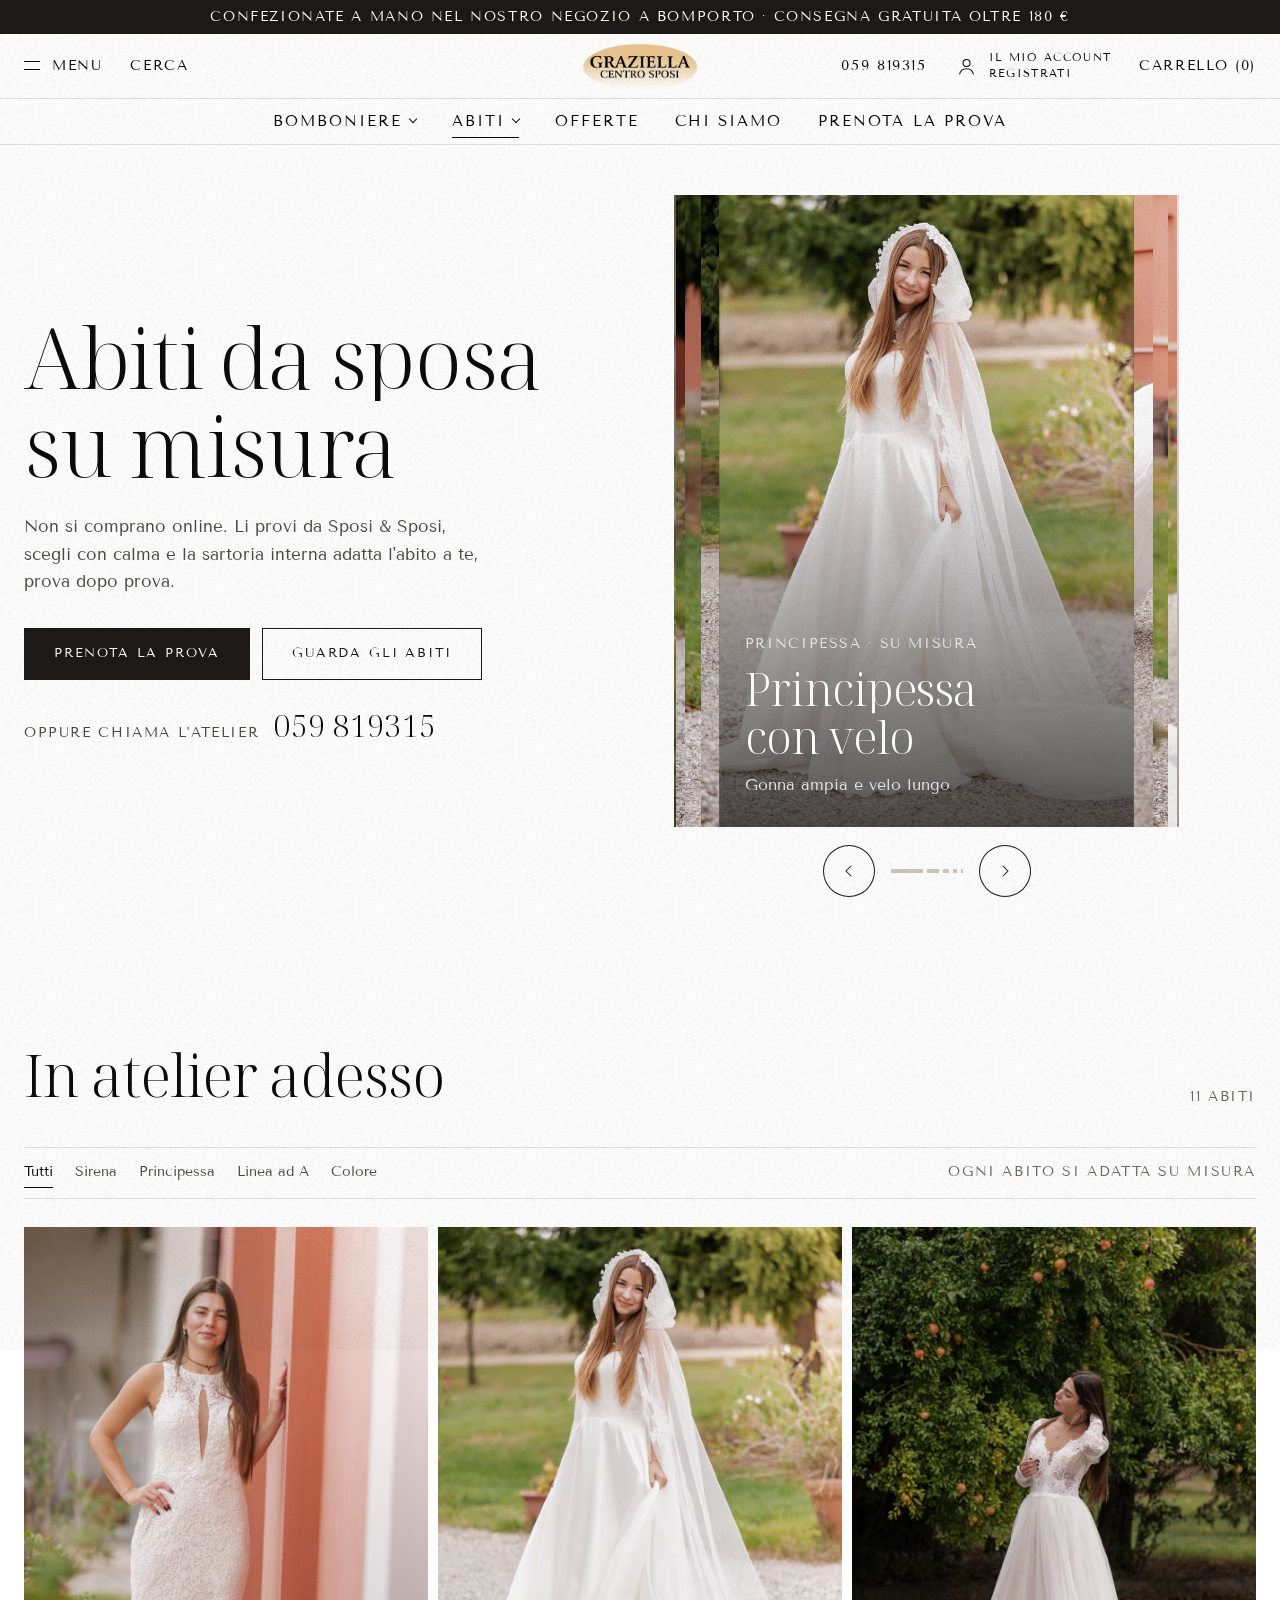
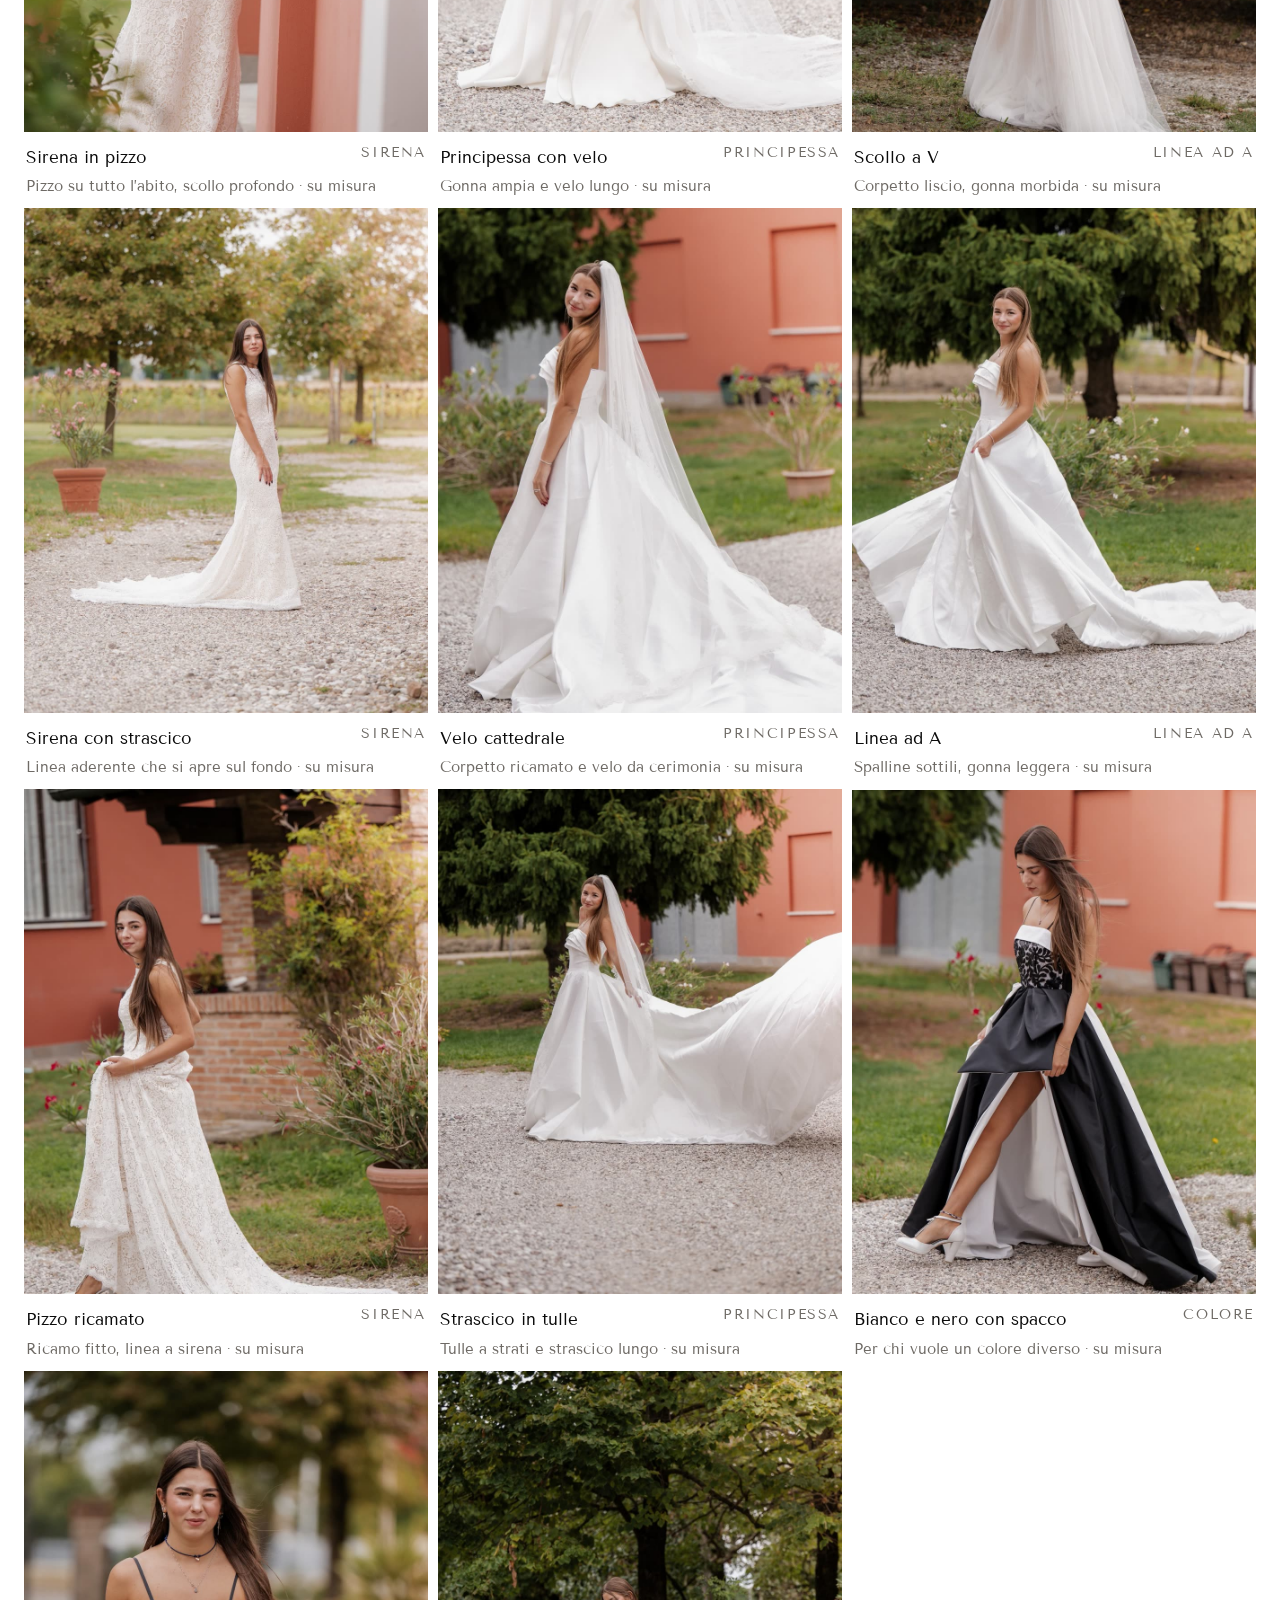
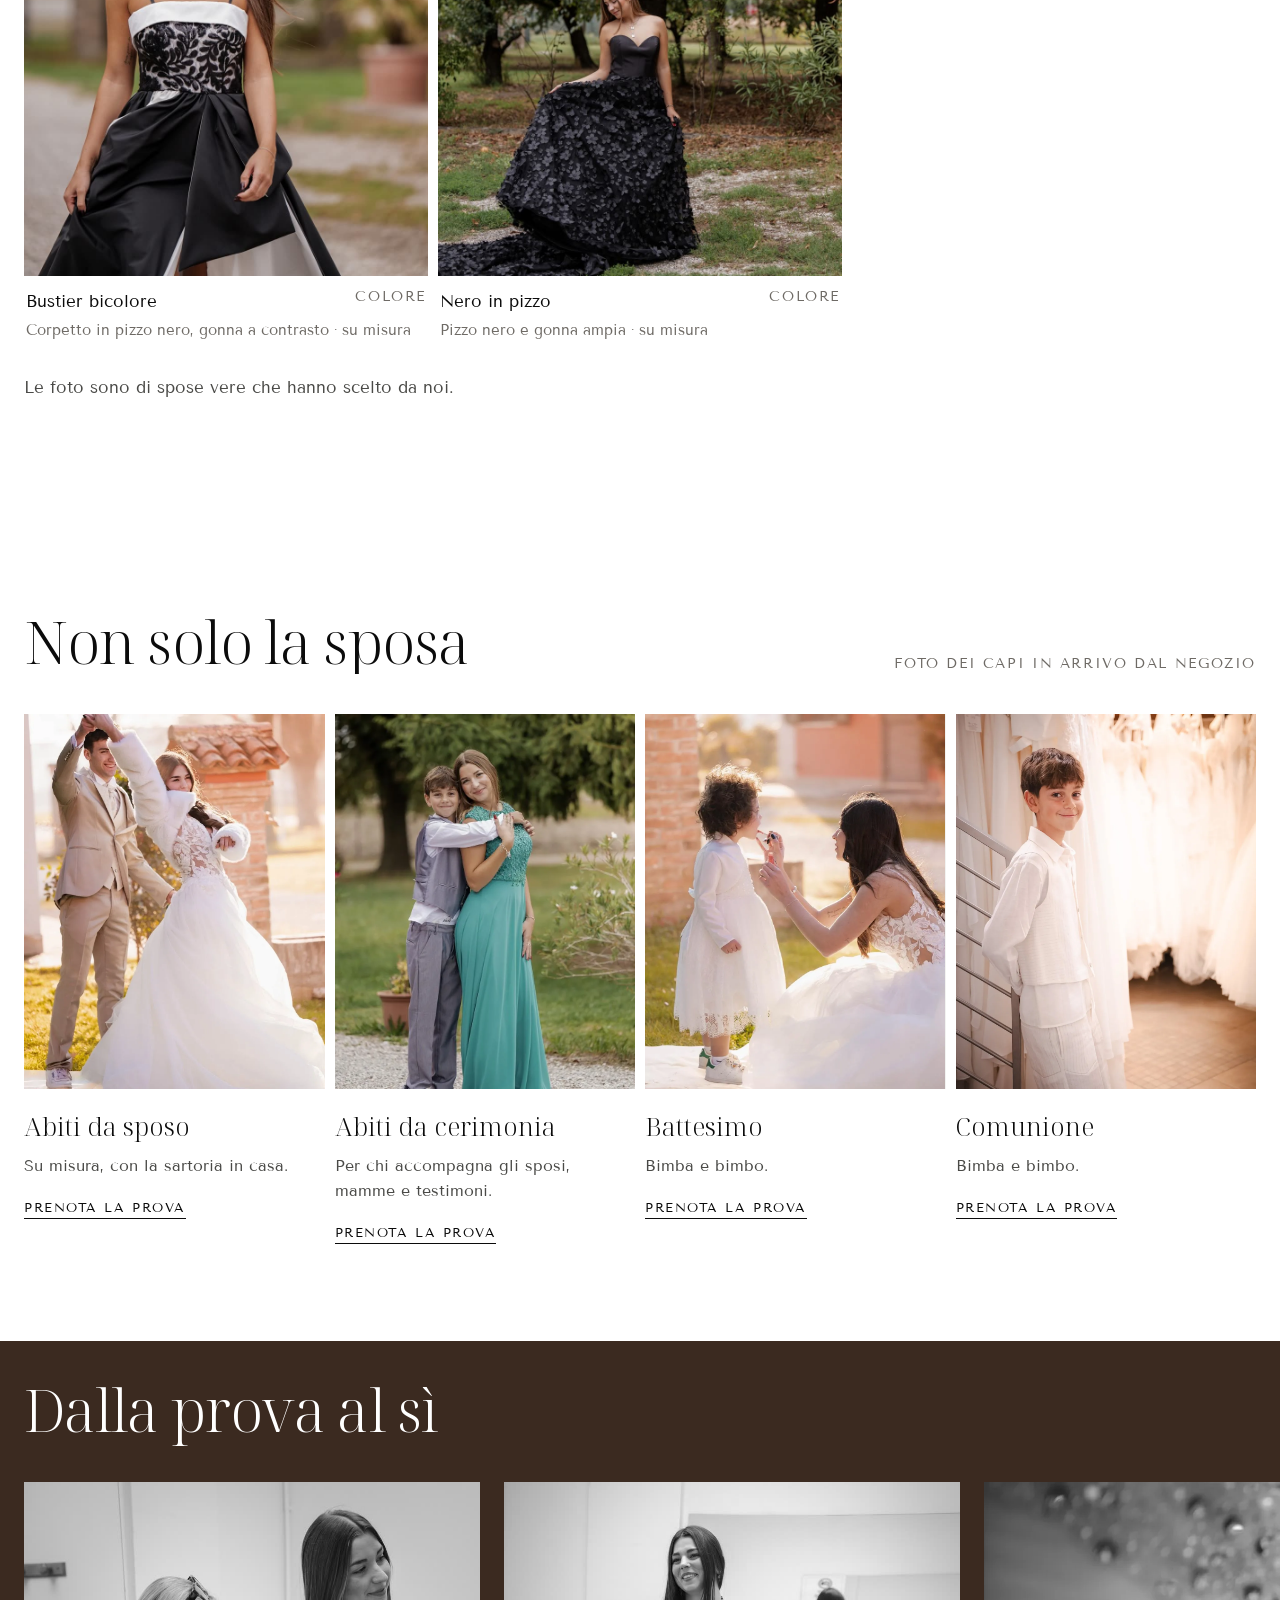
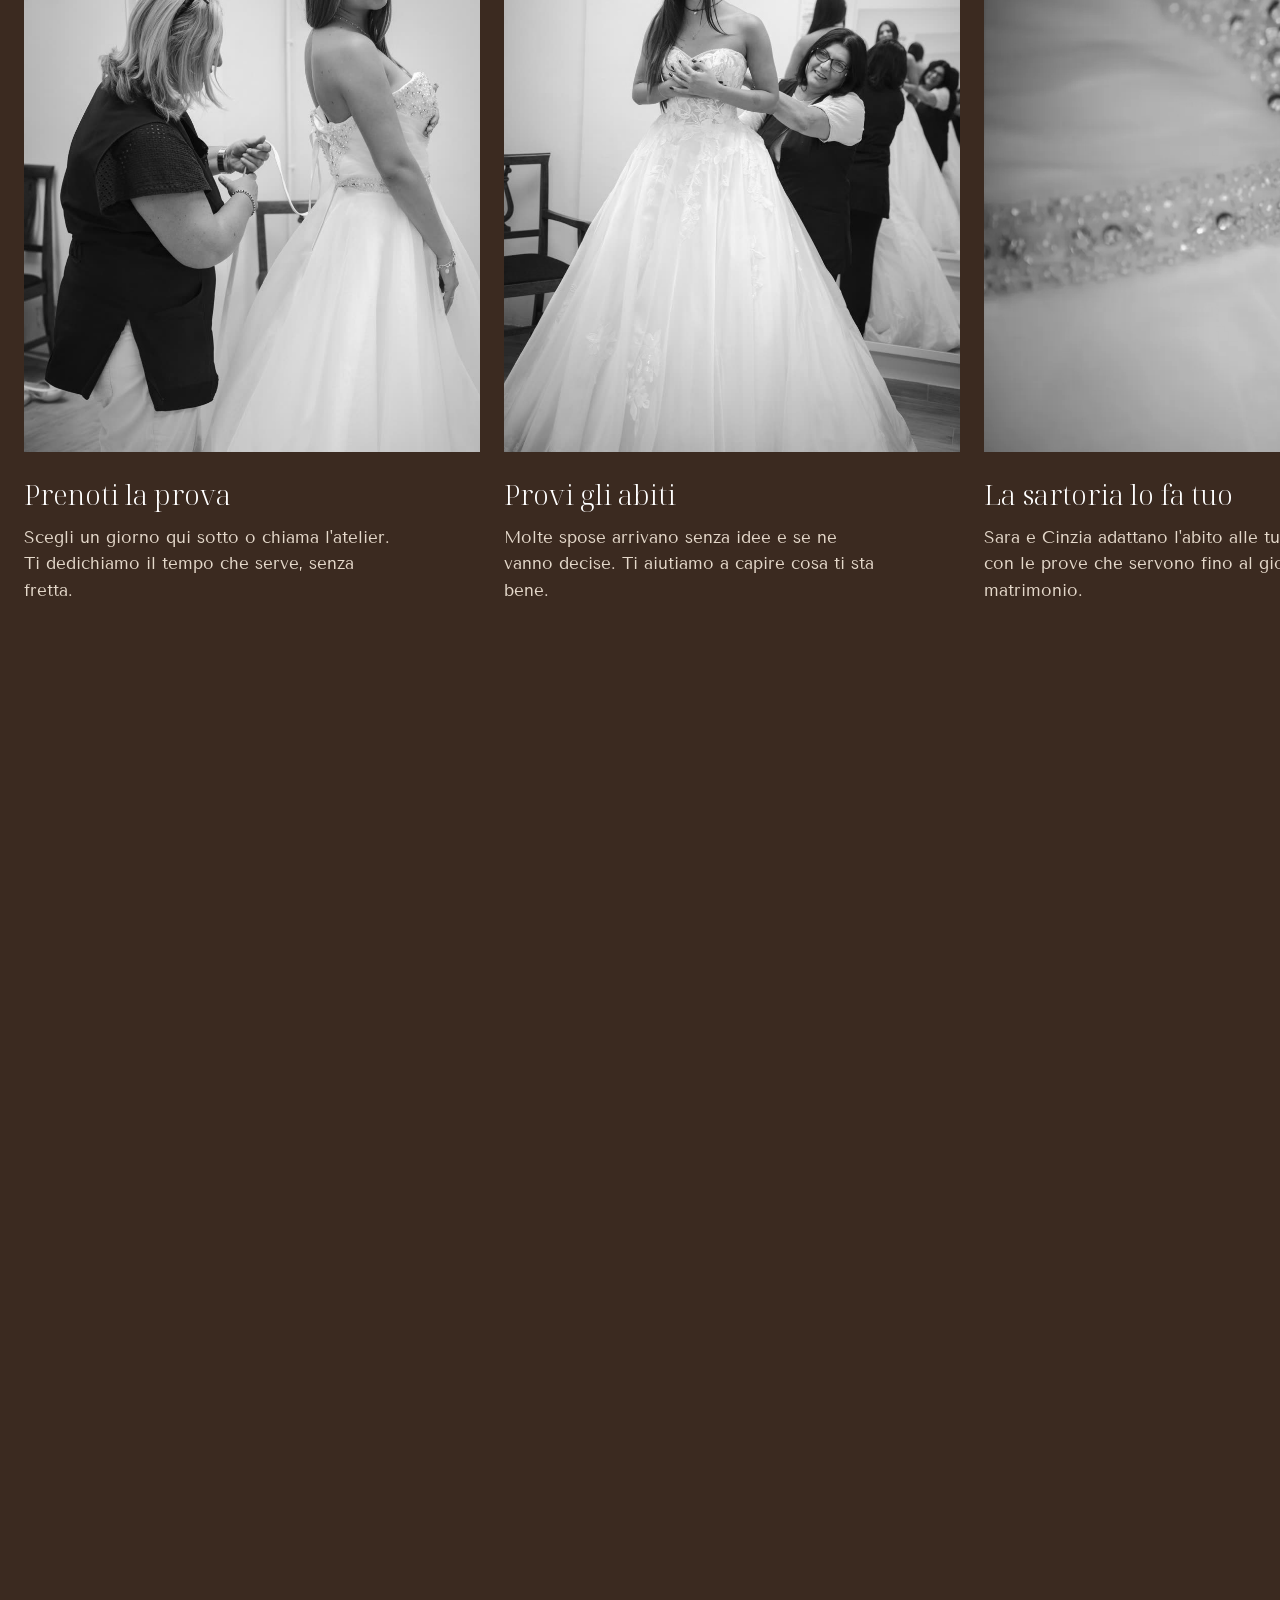
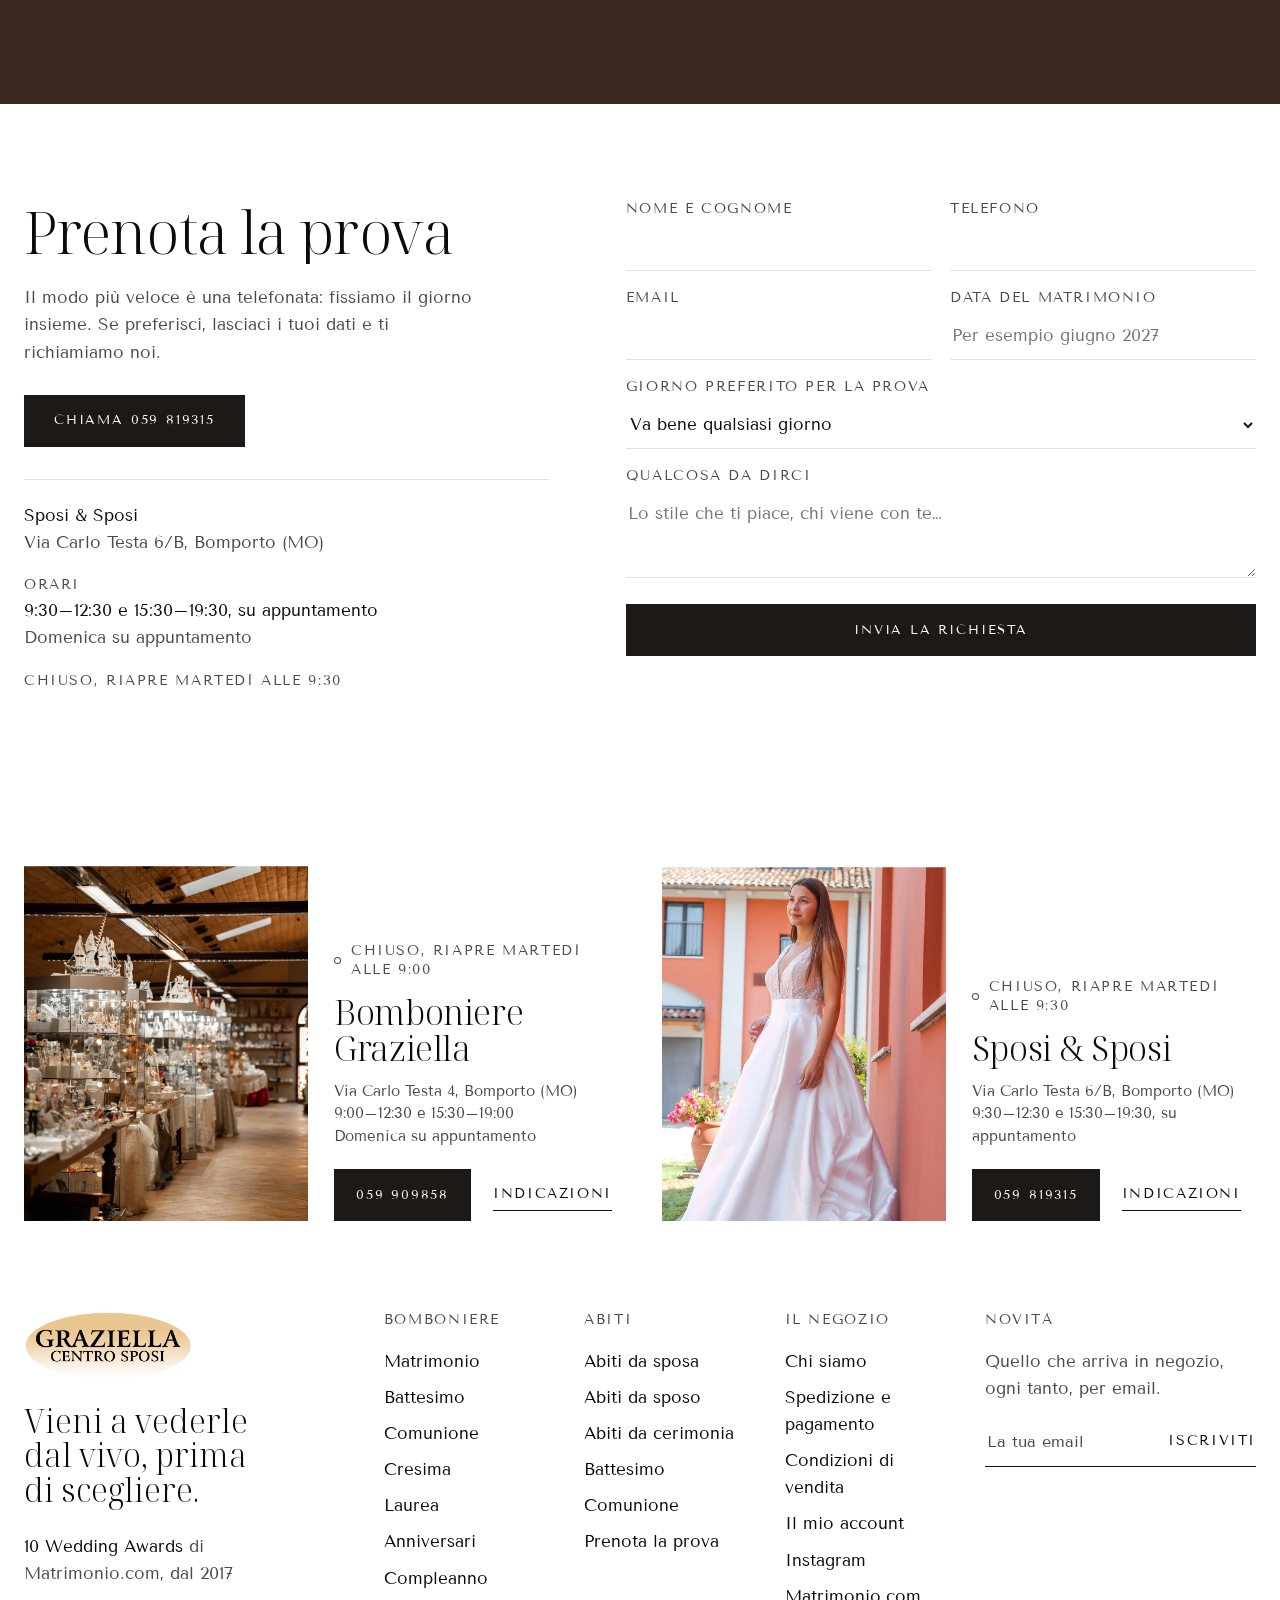
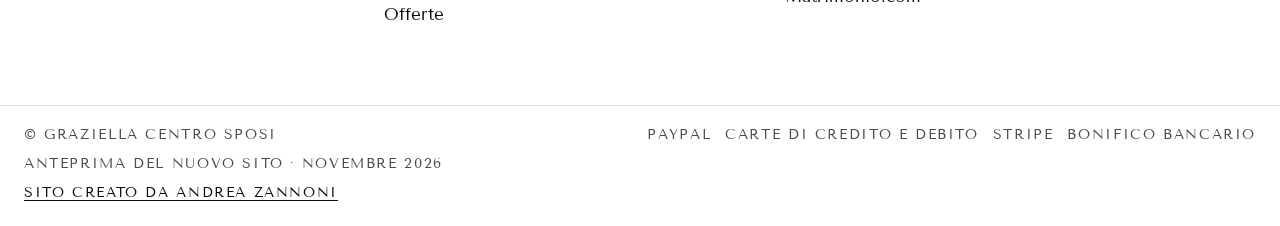
==== commit 381b4ff9: "Prova: cambio pagina a libro (047R), visibile solo con ?prova=1 Co-Authored-By: Claude Opus 5.5 <nor" ====
--- a/abiti.html
+++ b/abiti.html
@@ -3,6 +3,7 @@
 <head>
 <meta charset="utf-8">
 <meta name="robots" content="noindex, nofollow">
+<script>try{var q=location.search;if(/[?&]prova=1/.test(q))localStorage.setItem("graziella-prova","1");if(/[?&]prova=0/.test(q))localStorage.removeItem("graziella-prova");if(localStorage.getItem("graziella-prova")==="1"&&"onpagereveal" in window){document.documentElement.classList.add("libro");document.write('<link rel="stylesheet" href="assets/css/cambio-pagina.css">')}}catch(e){}</script>
 <meta name="viewport" content="width=device-width, initial-scale=1">
 <link rel="icon" href="assets/img/logo-graziella.png">
 <script>try{if(sessionStorage.getItem("graziella-passaggio")==="1"){document.documentElement.classList.add("in-passaggio");setTimeout(function(){document.documentElement.classList.remove("in-passaggio")},2500)}}catch(e){}</script>
--- a/assets/css/cambio-pagina.css
+++ b/assets/css/cambio-pagina.css
@@ -0,0 +1,18 @@
+/* Cambio pagina a libro ("047R" di UberDesigner): un foglio color carta si apre dalla linea centrale sopra la pagina vecchia,
+   poi la pagina nuova si apre dal centro sopra il foglio. Stessa molla della pila degli abiti (massa 1, rigidità 170, smorzamento 21).
+   Usa le View Transitions tra documenti (Chrome 126+, Safari 18.2+); dove non ci sono resta il sipario. */
+@view-transition { navigation: auto; }
+@property --vt-buco { syntax: '<percentage>'; inherits: false; initial-value: 0%; }
+html.libro::view-transition { background: #FFFFFF; }
+html.libro::view-transition-group(root) { animation-duration: 1.3s; }
+html.libro::view-transition-old(root) {
+  animation: vt-buco 1000ms linear(0, 0.0167, 0.0687, 0.1231, 0.2077, 0.2759, 0.3684, 0.4364, 0.5227, 0.5831, 0.6567, 0.7064, 0.7652, 0.8038, 0.8482, 0.8767, 0.9087, 0.9287, 0.9507, 0.964, 0.9782, 0.9866, 0.9951, 0.9999, 1.0046, 1.007, 1.0086, 1.0099, 1.0103, 1.0104, 1.0101, 1.0095, 1.0089, 1.0079, 1.0072, 1.0063, 1.0056, 1.0047, 1.0041, 1.0033, 1.0028, 1.0023, 1.0019, 1.0014, 1.0012, 1.0009, 1.0007, 1.0004, 1) both;
+  -webkit-mask-image: linear-gradient(90deg, #000 calc(50% - var(--vt-buco)), transparent calc(50% - var(--vt-buco)), transparent calc(50% + var(--vt-buco)), #000 calc(50% + var(--vt-buco)));
+  mask-image: linear-gradient(90deg, #000 calc(50% - var(--vt-buco)), transparent calc(50% - var(--vt-buco)), transparent calc(50% + var(--vt-buco)), #000 calc(50% + var(--vt-buco)));
+}
+html.libro::view-transition-new(root) { animation: vt-pagina 1000ms linear(0, 0.0167, 0.0687, 0.1231, 0.2077, 0.2759, 0.3684, 0.4364, 0.5227, 0.5831, 0.6567, 0.7064, 0.7652, 0.8038, 0.8482, 0.8767, 0.9087, 0.9287, 0.9507, 0.964, 0.9782, 0.9866, 0.9951, 0.9999, 1.0046, 1.007, 1.0086, 1.0099, 1.0103, 1.0104, 1.0101, 1.0095, 1.0089, 1.0079, 1.0072, 1.0063, 1.0056, 1.0047, 1.0041, 1.0033, 1.0028, 1.0023, 1.0019, 1.0014, 1.0012, 1.0009, 1.0007, 1.0004, 1) 240ms both; }
+@keyframes vt-buco { from { --vt-buco: 0%; } to { --vt-buco: 51%; } }
+@keyframes vt-pagina { from { clip-path: inset(0 50% 0 50%); } to { clip-path: inset(0 -1% 0 -1%); } }
+@media (prefers-reduced-motion: reduce) {
+  html.libro::view-transition-old(root), html.libro::view-transition-new(root) { animation: none; }
+}
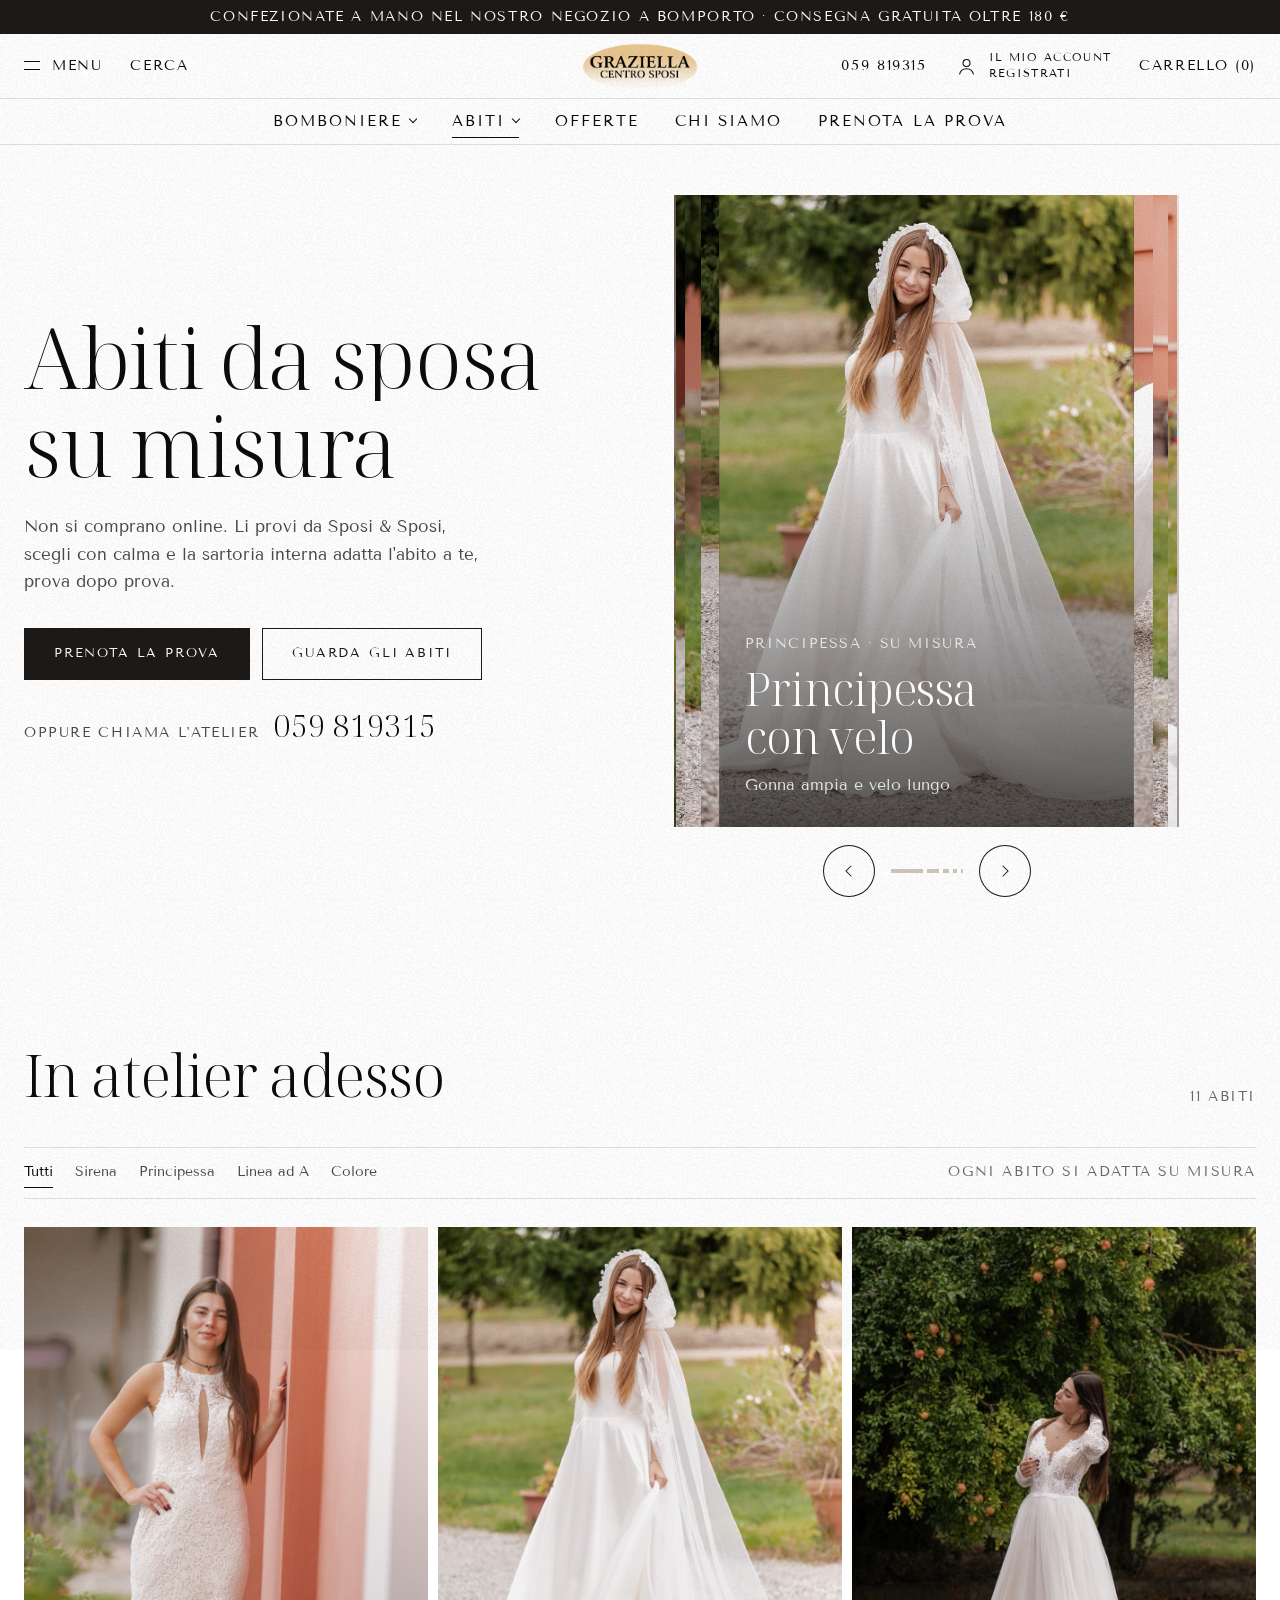
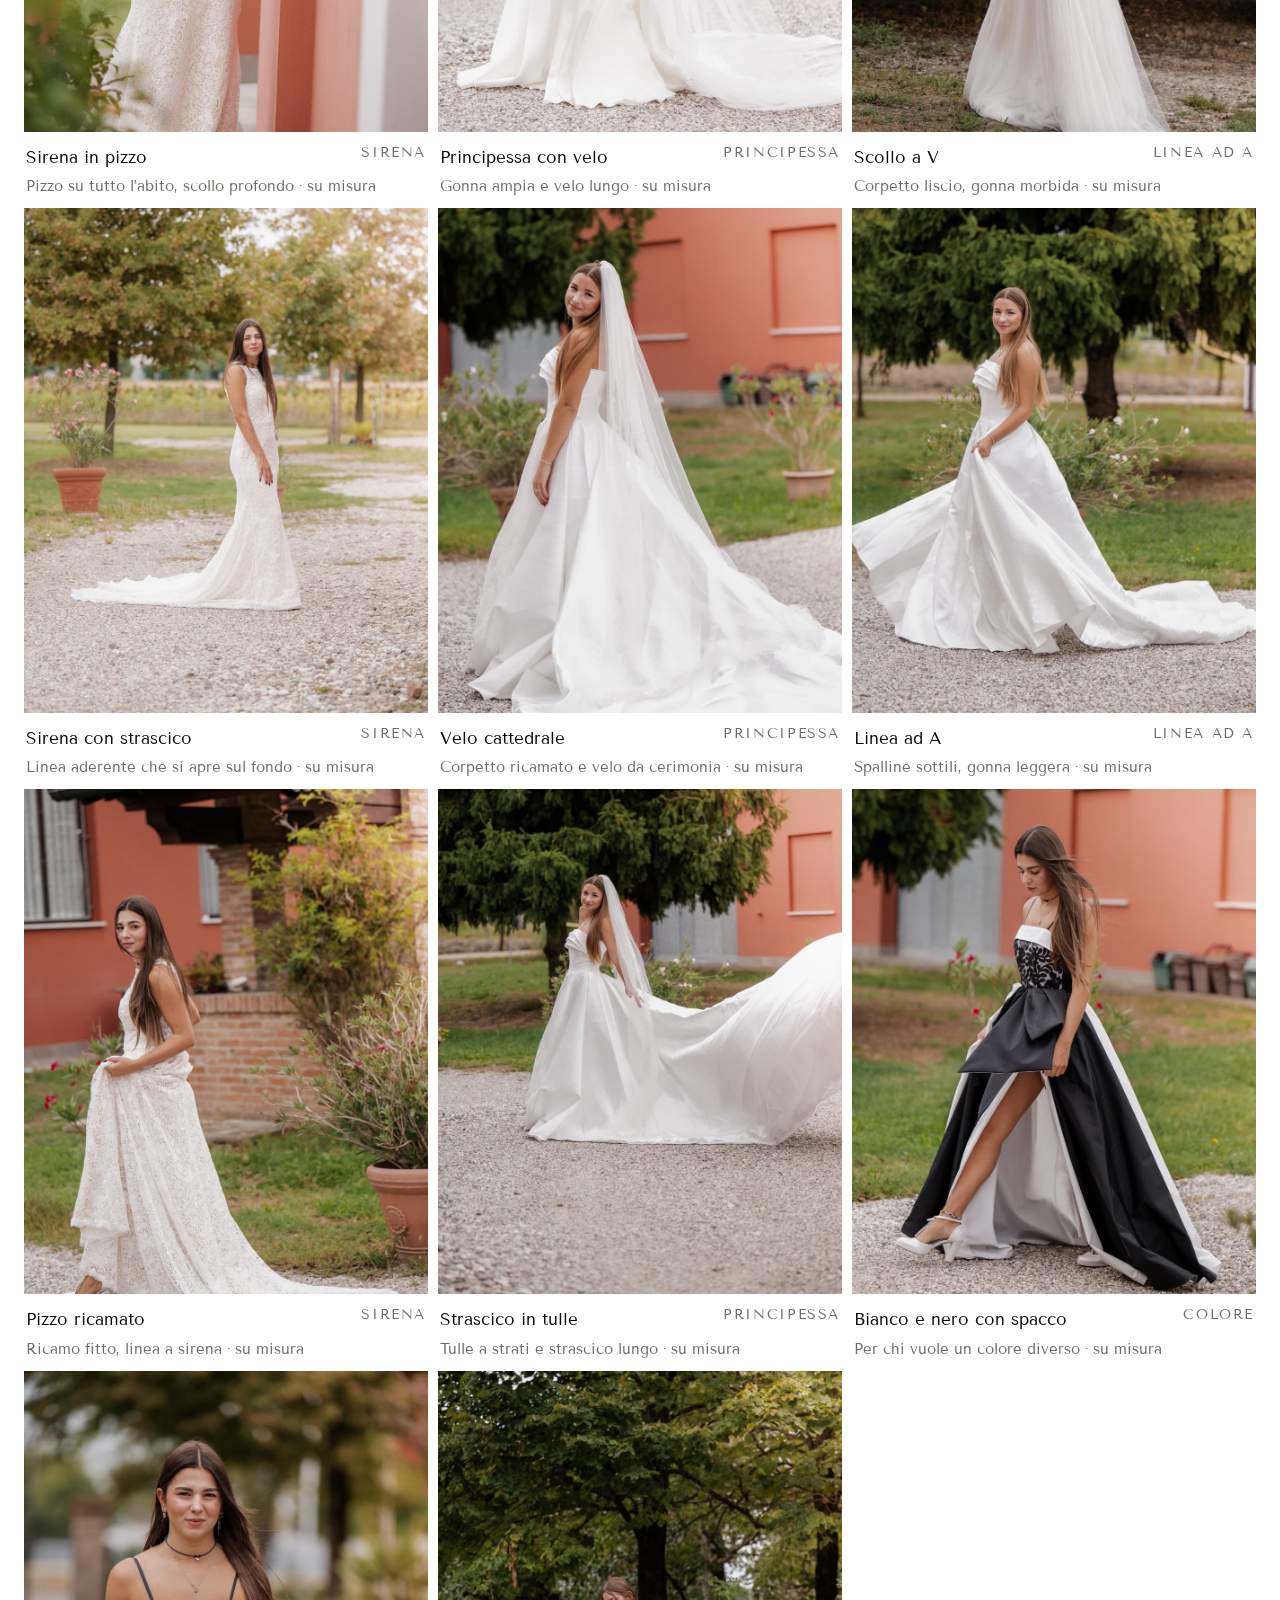
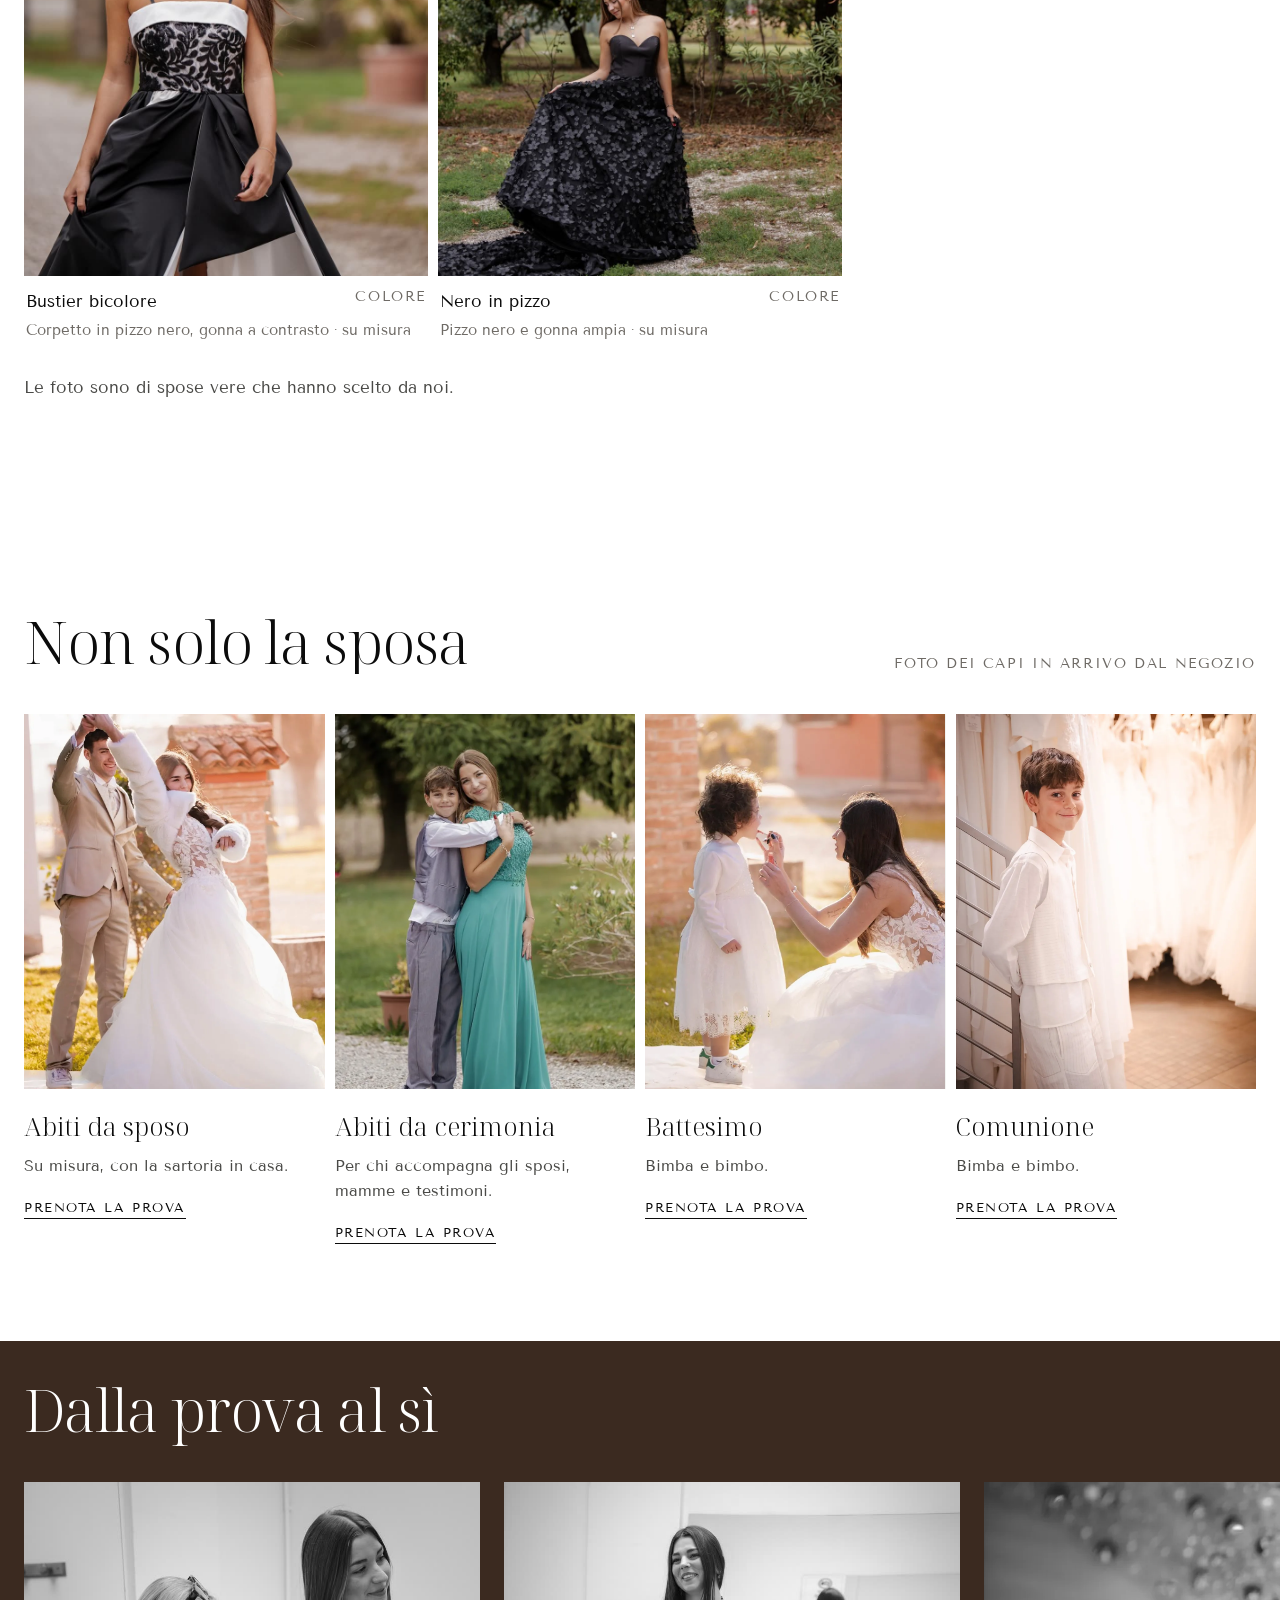
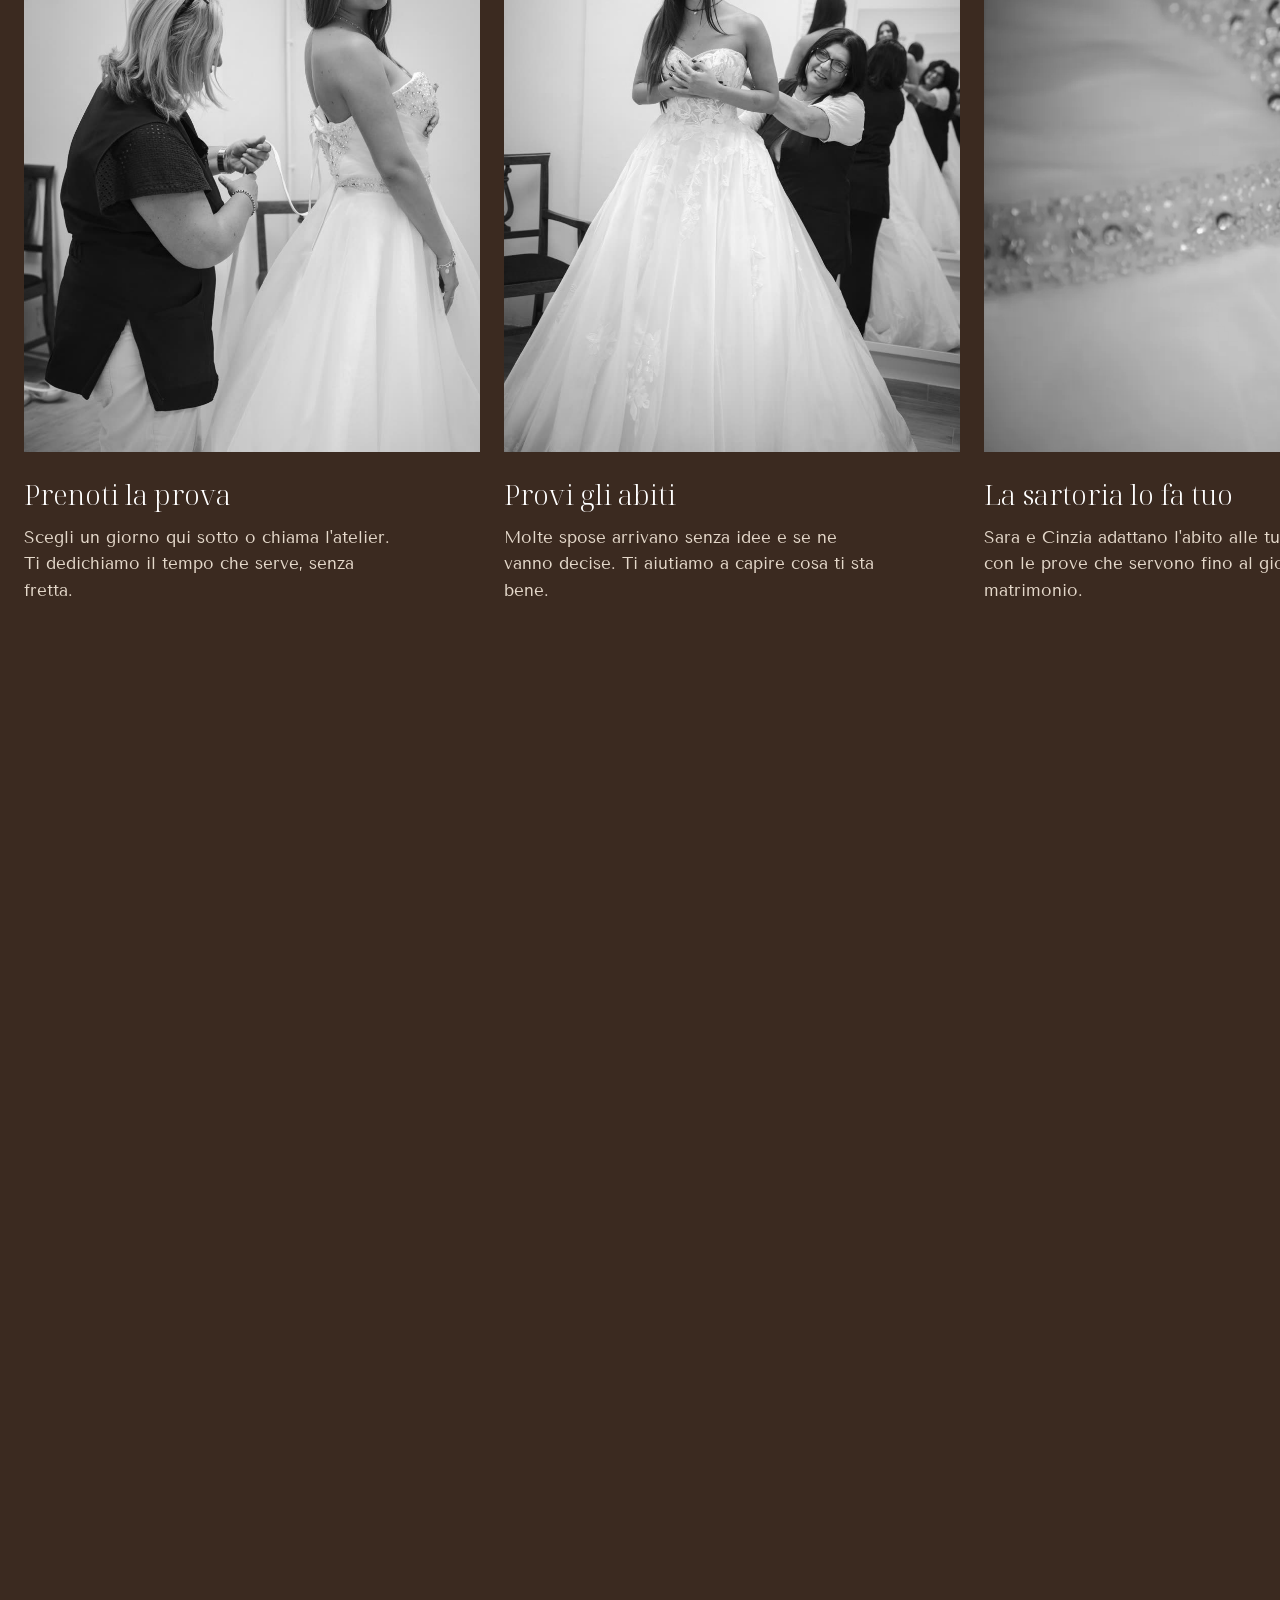
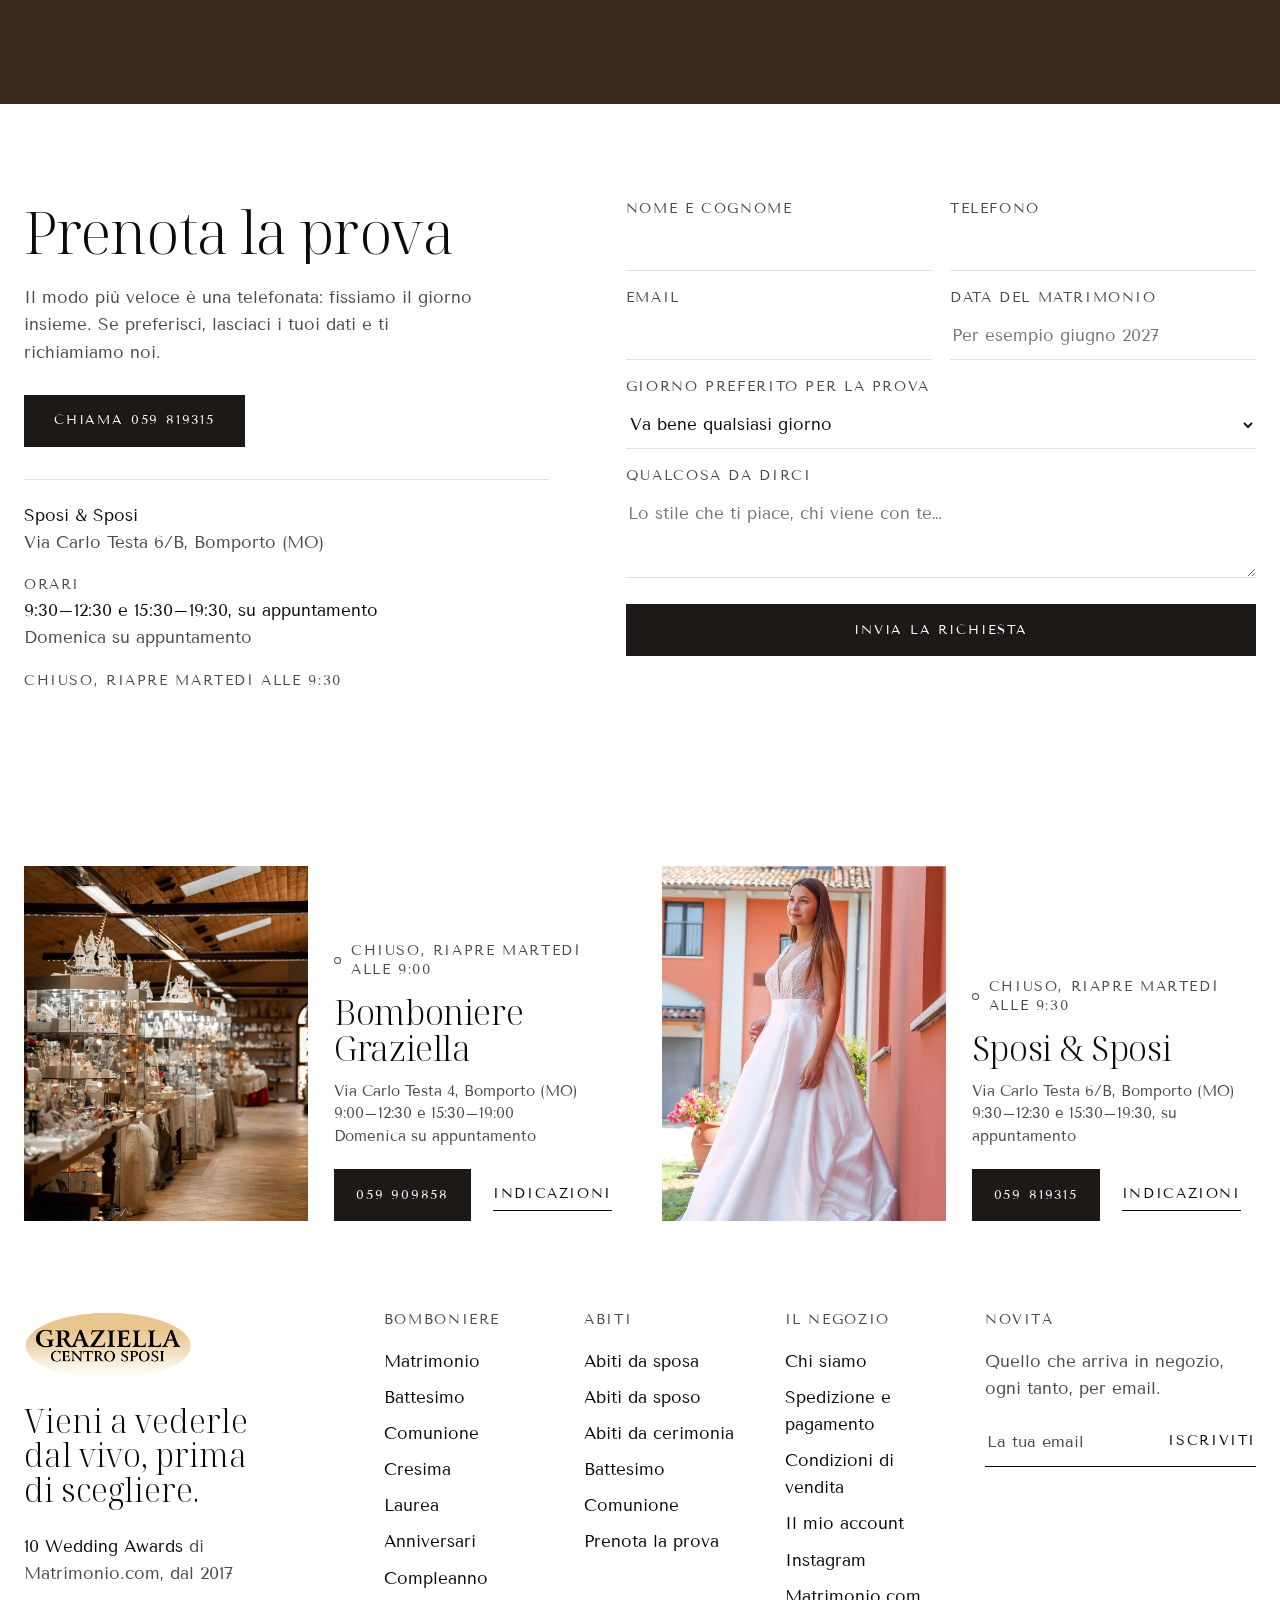
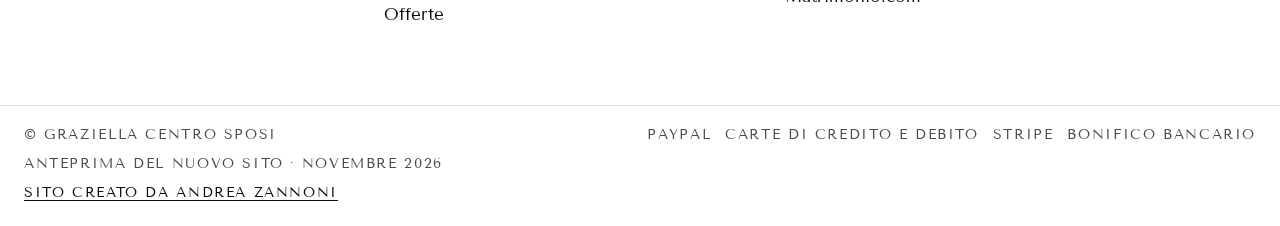
==== commit 022f9539: "Prova home futuristica (?prova=1): abiti che salgono nel mosaico, frasi dell'atelier con foto e vide" ====
--- a/abiti.html
+++ b/abiti.html
@@ -3,7 +3,7 @@
 <head>
 <meta charset="utf-8">
 <meta name="robots" content="noindex, nofollow">
-<script>try{var q=location.search;if(/[?&]prova=1/.test(q))localStorage.setItem("graziella-prova","1");if(/[?&]prova=0/.test(q))localStorage.removeItem("graziella-prova");if(localStorage.getItem("graziella-prova")==="1"&&"onpagereveal" in window){document.documentElement.classList.add("libro");document.write('<link rel="stylesheet" href="assets/css/cambio-pagina.css">')}}catch(e){}</script>
+<script>try{var q=location.search;if(/[?&]prova=1/.test(q))localStorage.setItem("graziella-prova","1");if(/[?&]prova=0/.test(q))localStorage.removeItem("graziella-prova");if(localStorage.getItem("graziella-prova")==="1"){document.documentElement.classList.add("nuovo")}if(localStorage.getItem("graziella-prova")==="1"&&"onpagereveal" in window){document.documentElement.classList.add("libro");document.write('<link rel="stylesheet" href="assets/css/cambio-pagina.css">')}}catch(e){}</script>
 <meta name="viewport" content="width=device-width, initial-scale=1">
 <link rel="icon" href="assets/img/logo-graziella.png">
 <script>try{if(sessionStorage.getItem("graziella-passaggio")==="1"){document.documentElement.classList.add("in-passaggio");setTimeout(function(){document.documentElement.classList.remove("in-passaggio")},2500)}}catch(e){}</script>
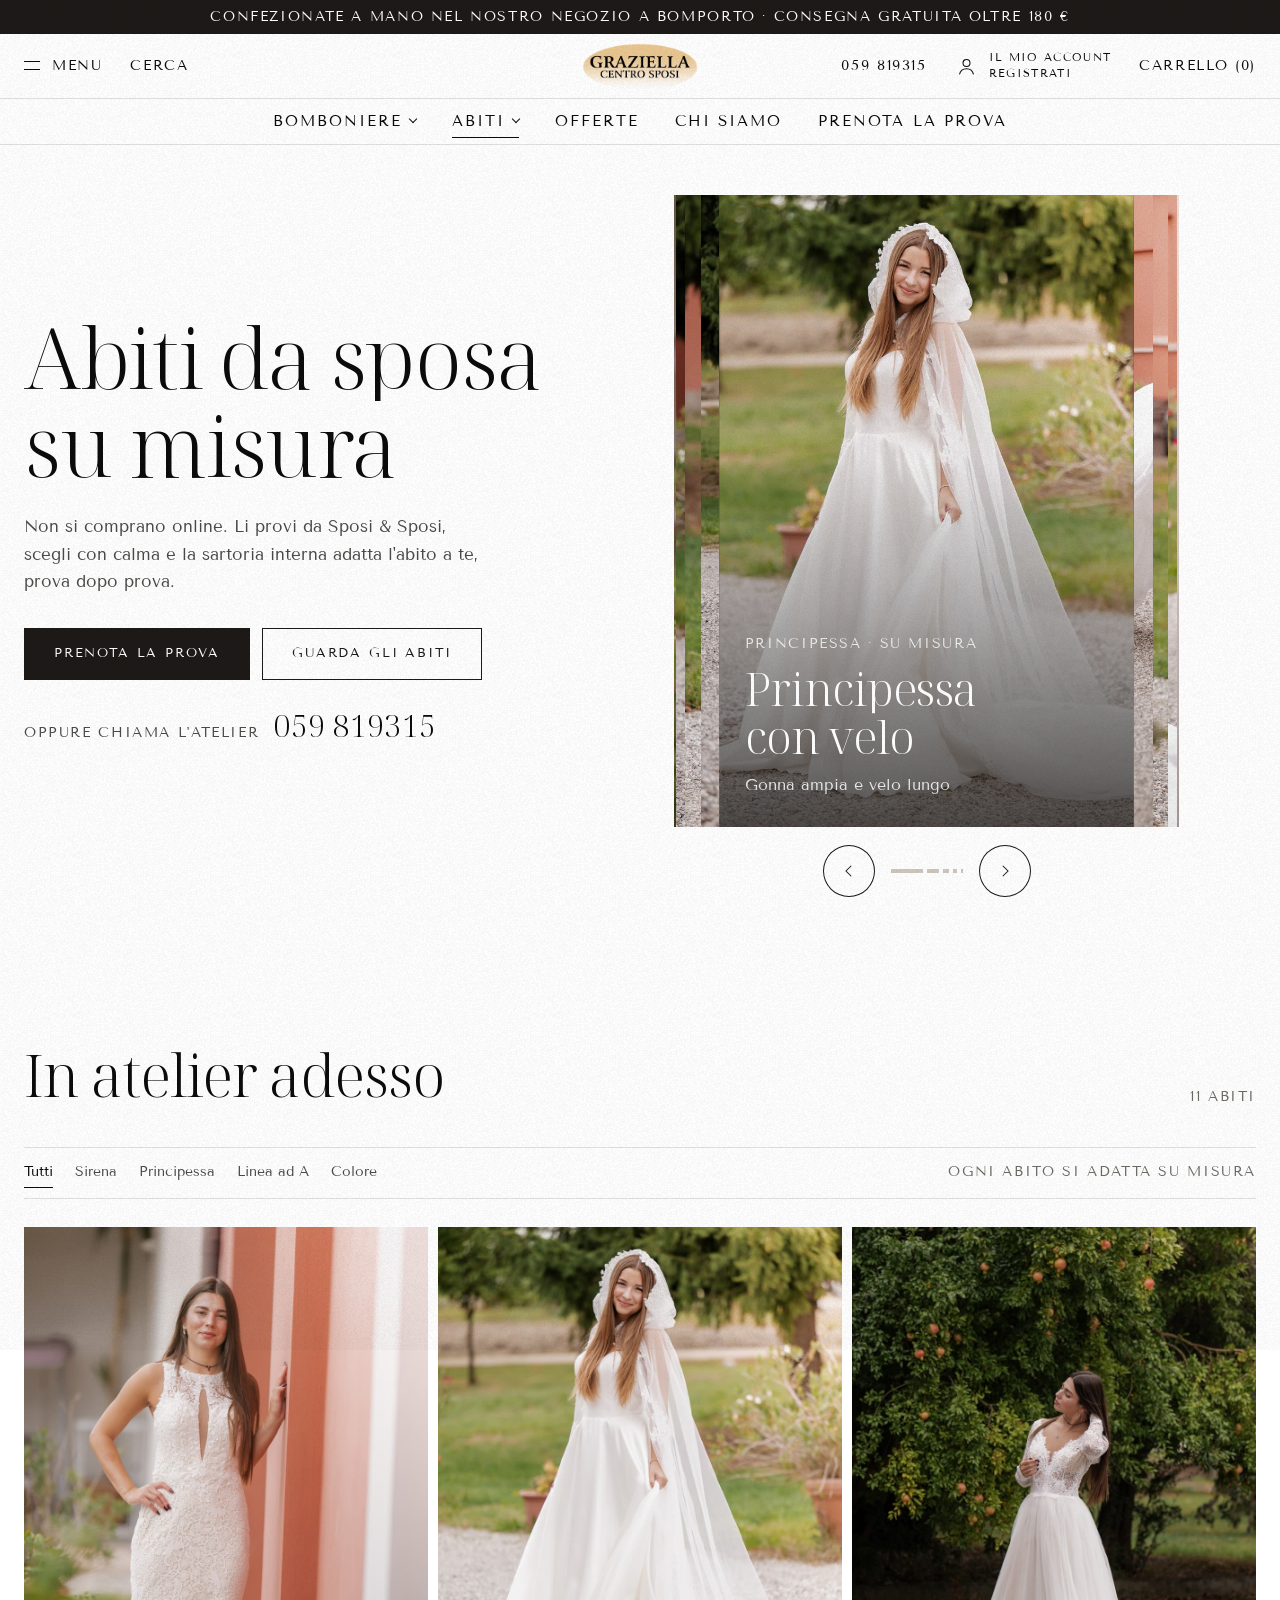
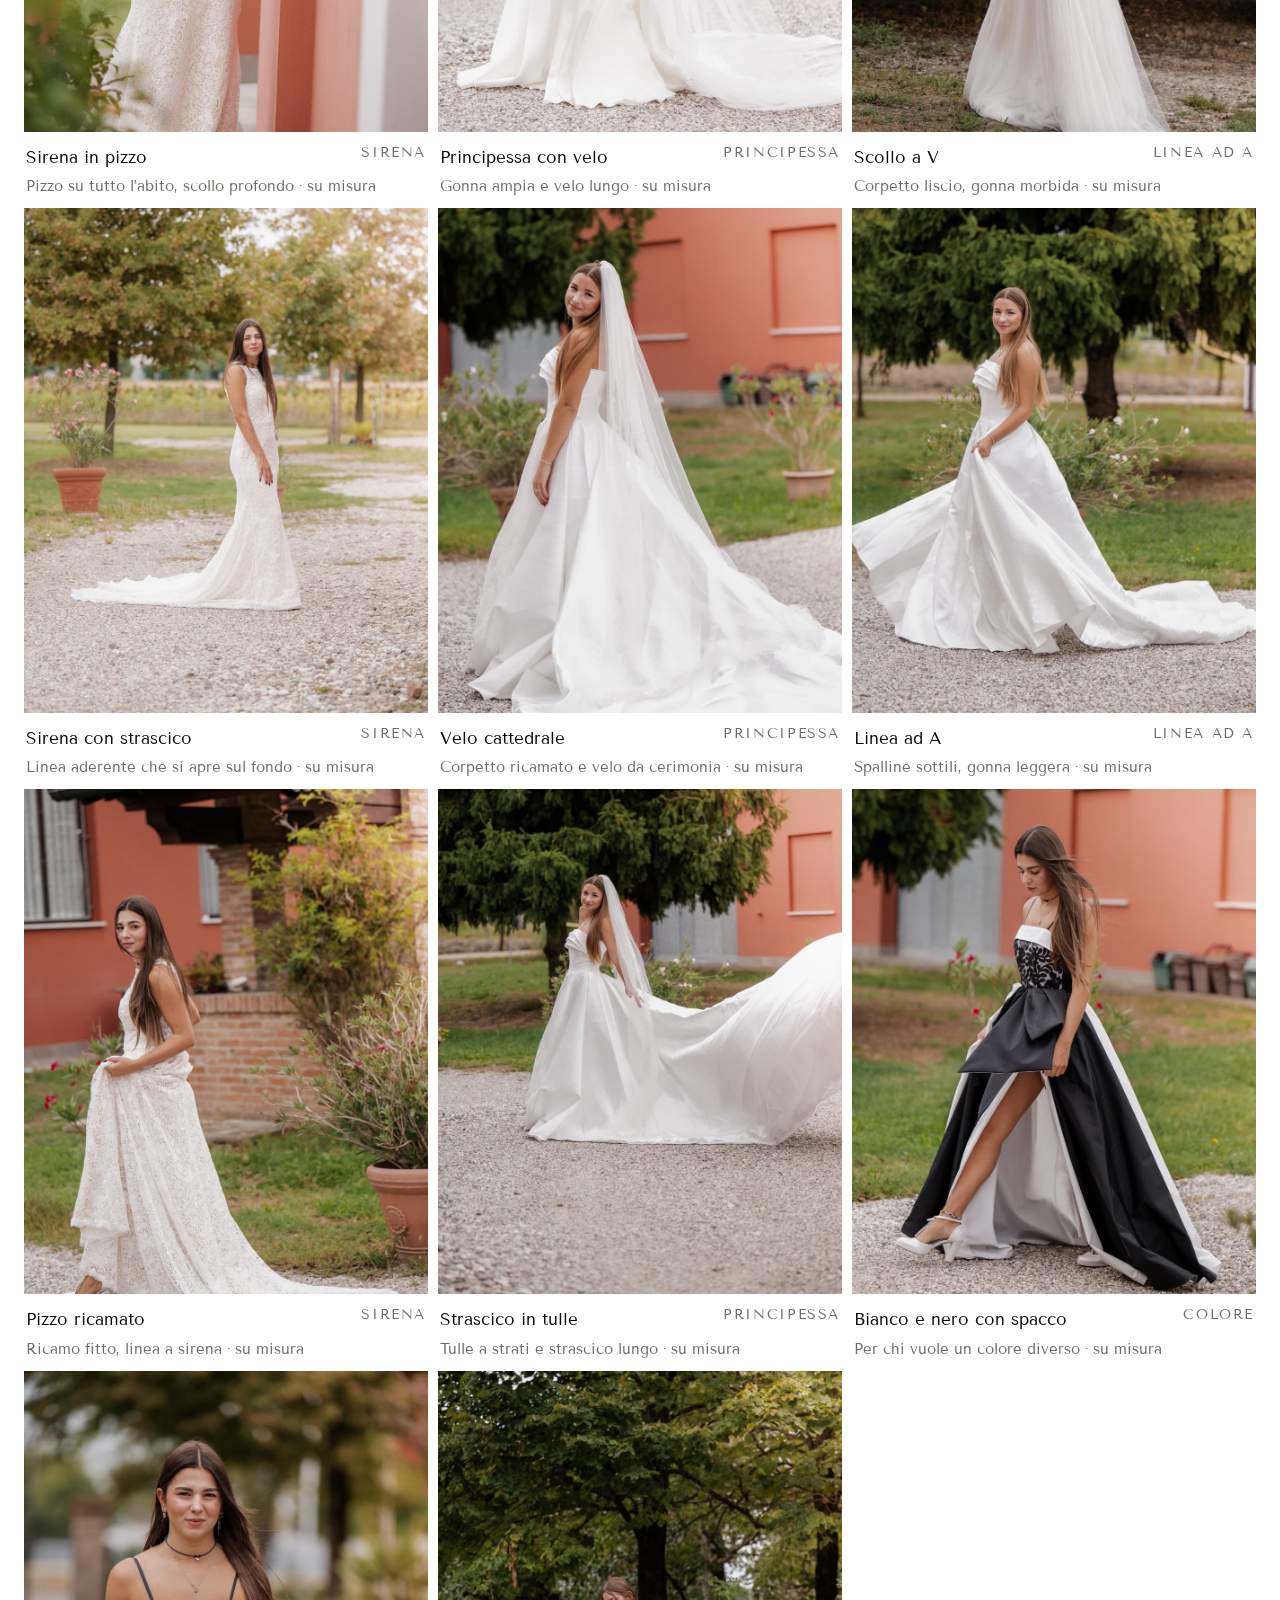
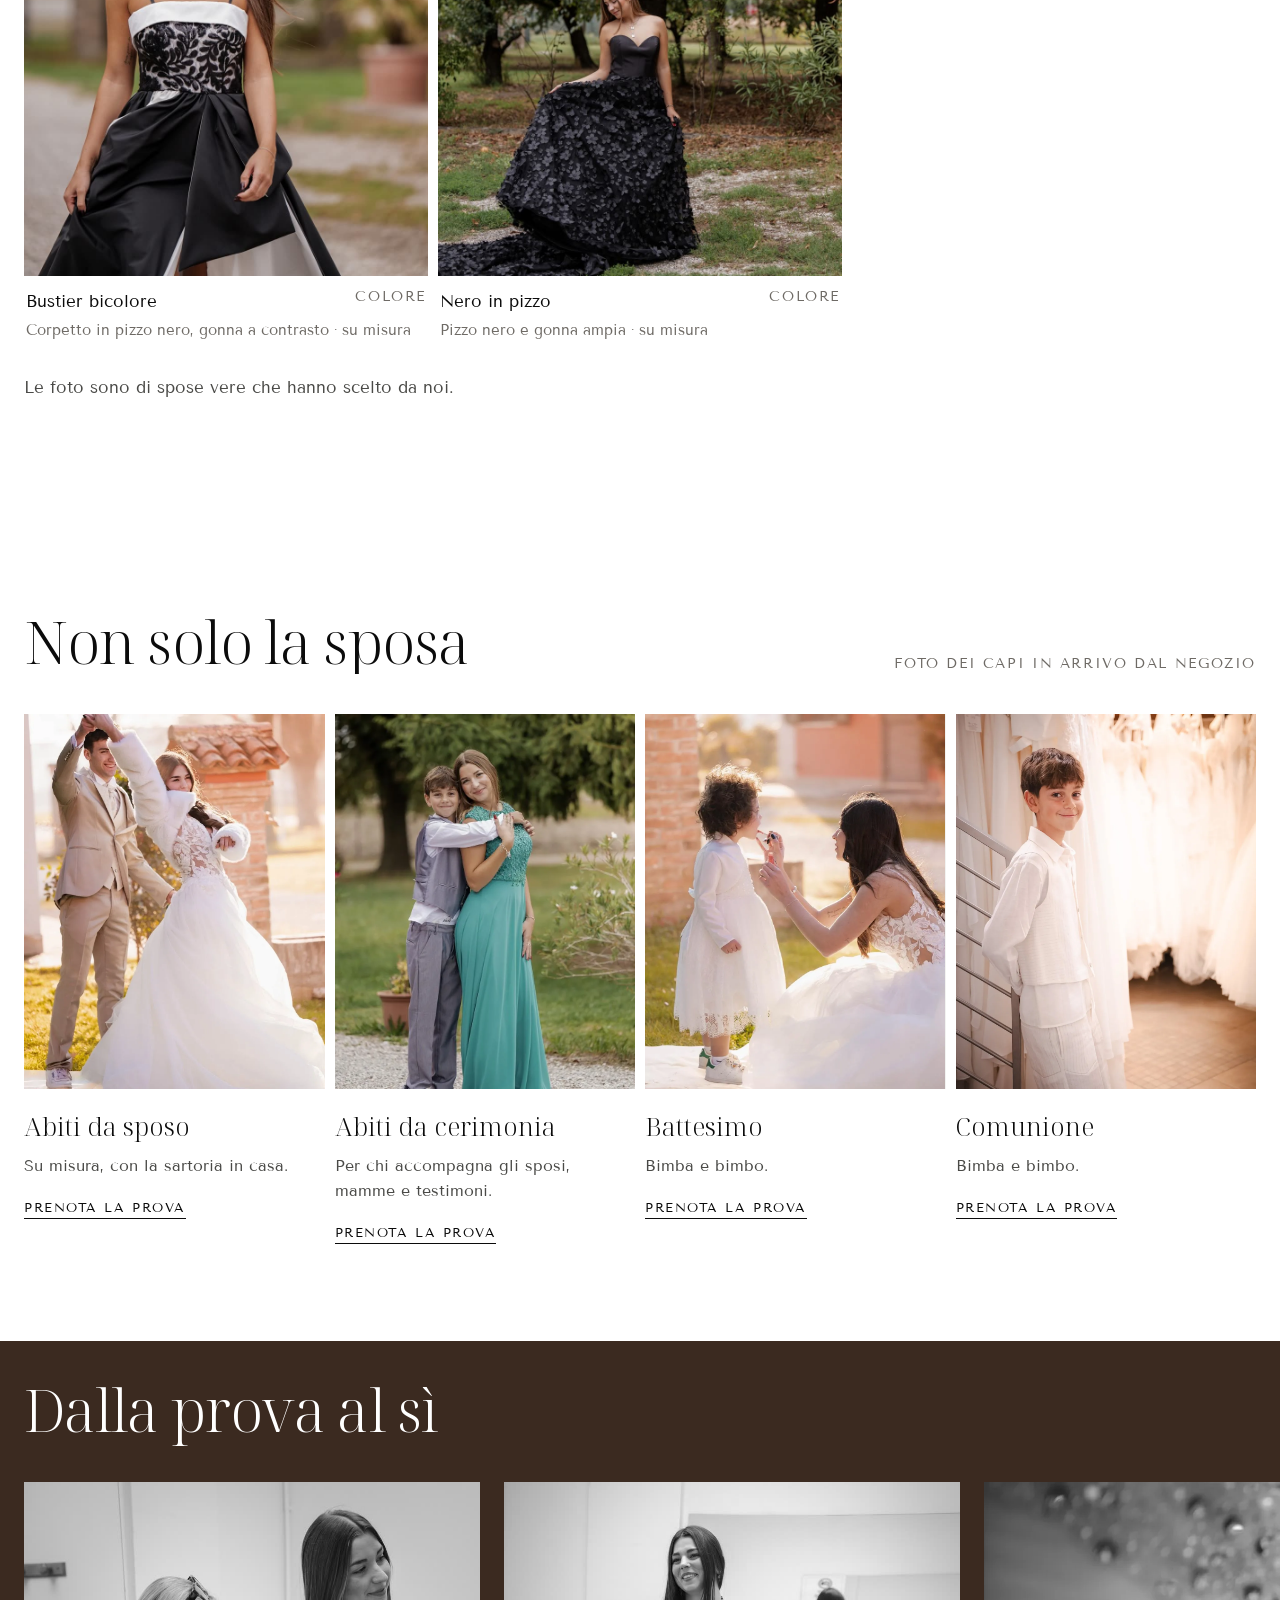
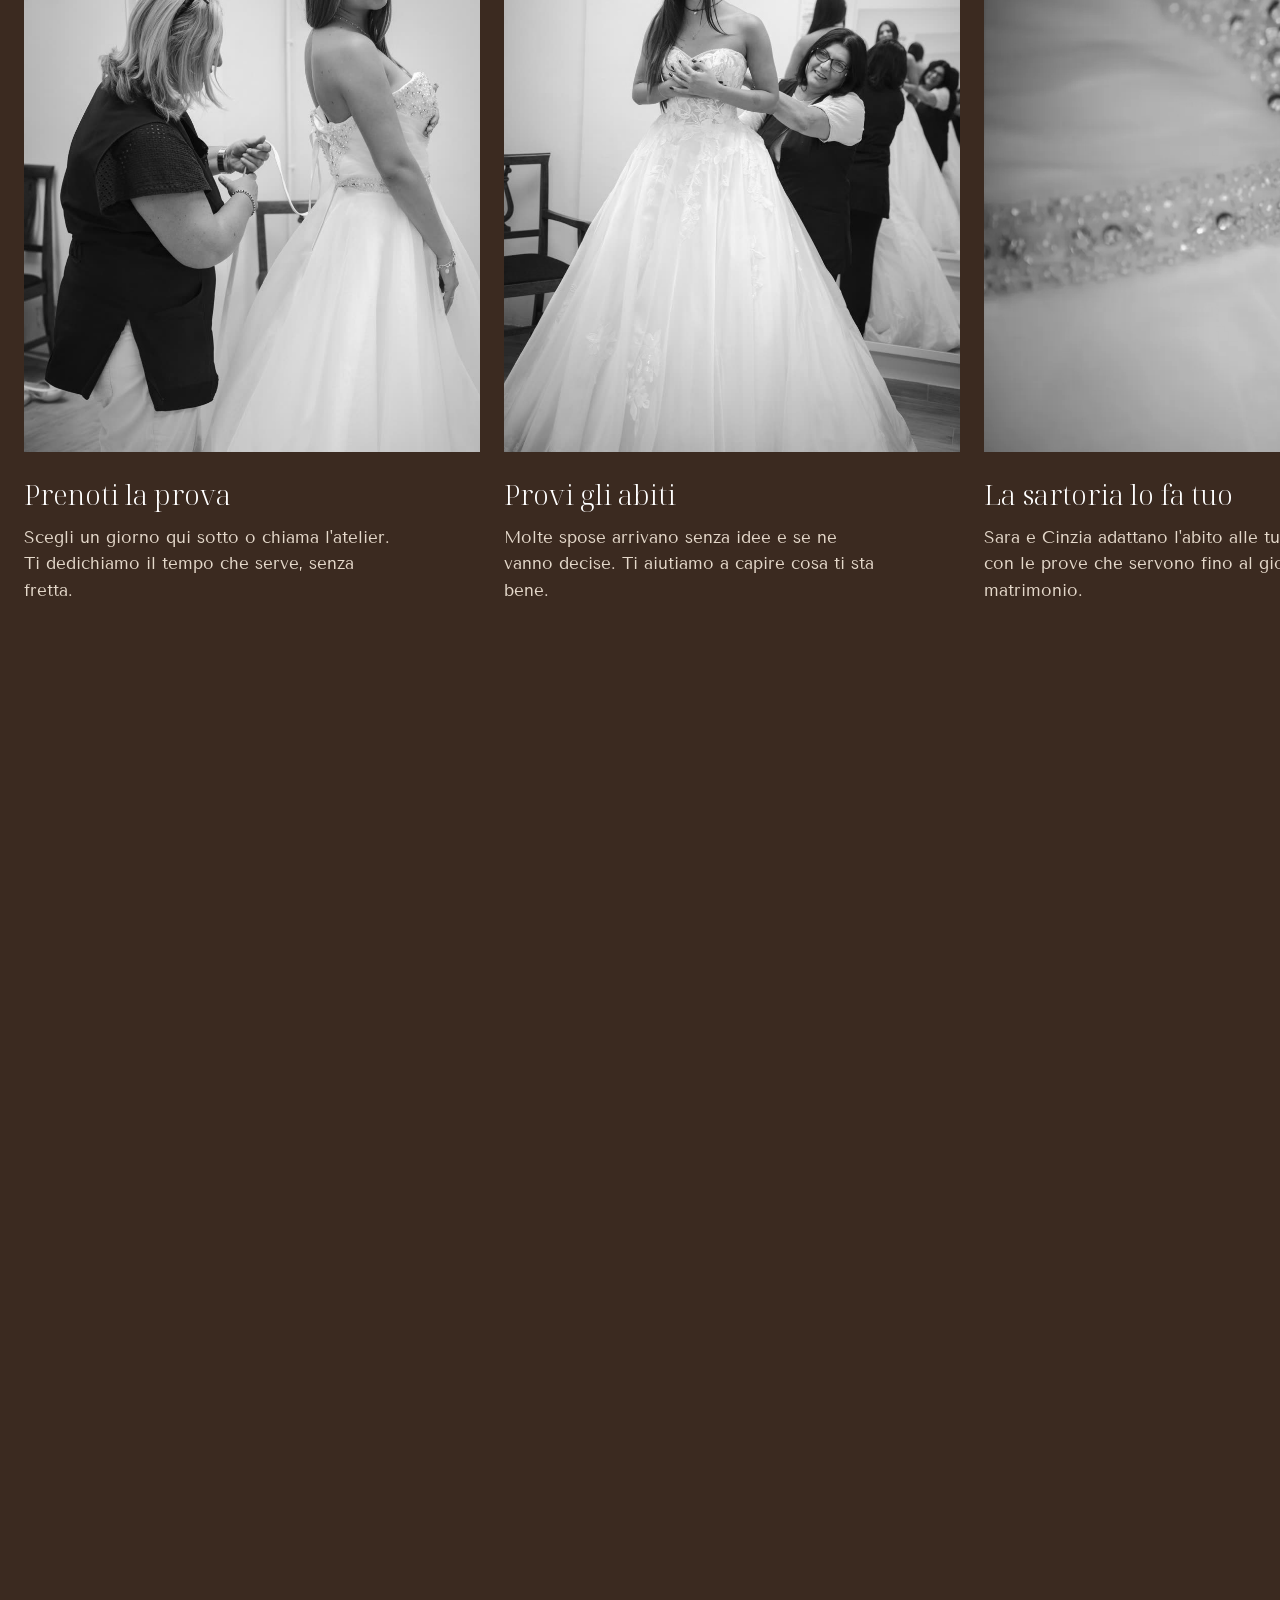
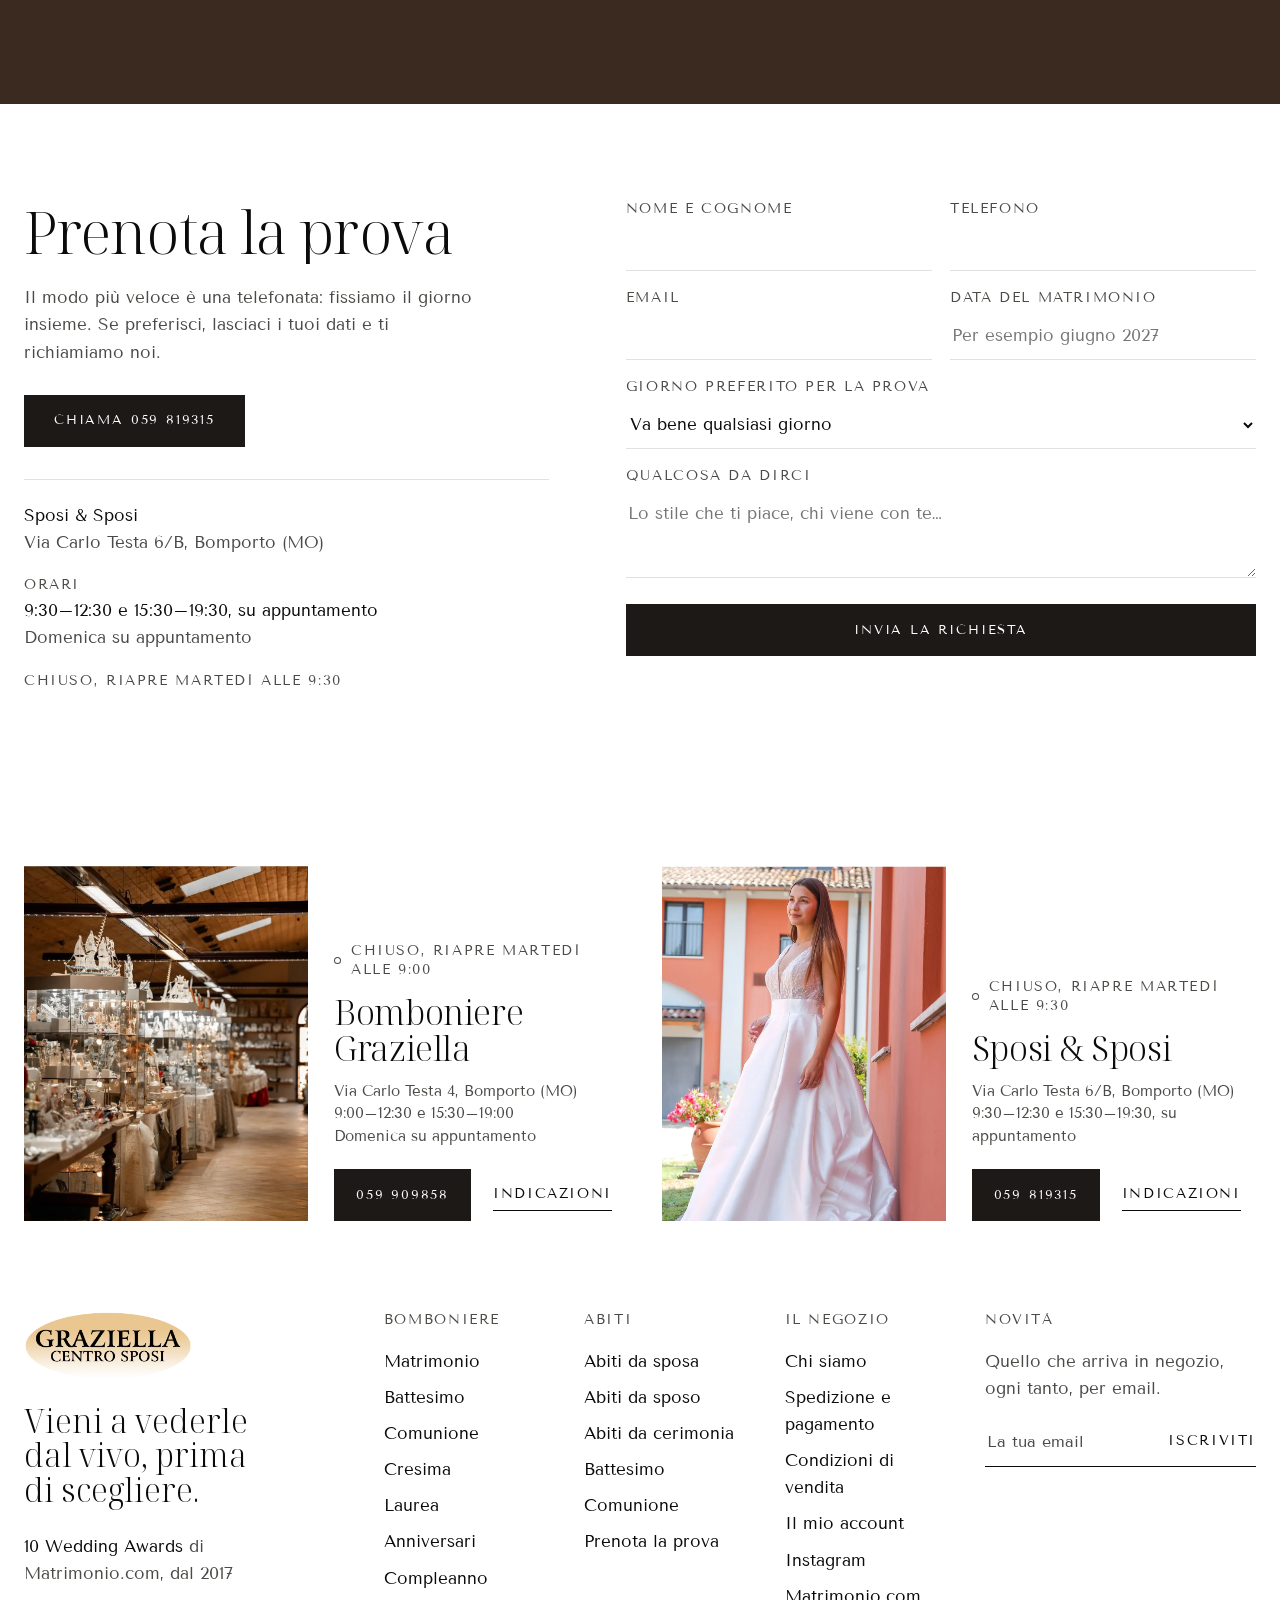
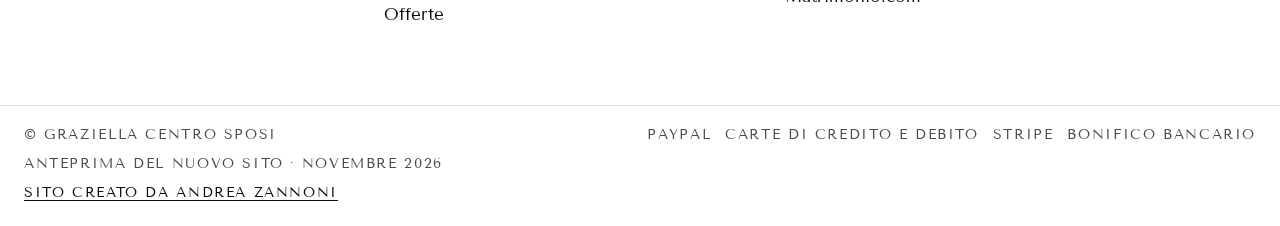
==== commit dac278bd: "Novità della prova approvate: cambio pagina a libro, abiti che salgono, frasi dell'atelier; foto pro" ====
--- a/abiti.html
+++ b/abiti.html
@@ -3,7 +3,7 @@
 <head>
 <meta charset="utf-8">
 <meta name="robots" content="noindex, nofollow">
-<script>try{var q=location.search;if(/[?&]prova=1/.test(q))localStorage.setItem("graziella-prova","1");if(/[?&]prova=0/.test(q))localStorage.removeItem("graziella-prova");if(localStorage.getItem("graziella-prova")==="1"){document.documentElement.classList.add("nuovo")}if(localStorage.getItem("graziella-prova")==="1"&&"onpagereveal" in window){document.documentElement.classList.add("libro");document.write('<link rel="stylesheet" href="assets/css/cambio-pagina.css">')}}catch(e){}</script>
+<script>try{if("onpagereveal" in window){document.documentElement.classList.add("libro");document.write('<link rel="stylesheet" href="assets/css/cambio-pagina.css">')}}catch(e){}</script>
 <meta name="viewport" content="width=device-width, initial-scale=1">
 <link rel="icon" href="assets/img/logo-graziella.png">
 <script>try{if(sessionStorage.getItem("graziella-passaggio")==="1"){document.documentElement.classList.add("in-passaggio");setTimeout(function(){document.documentElement.classList.remove("in-passaggio")},2500)}}catch(e){}</script>
@@ -322,7 +322,16 @@
       (nome.value.trim() ? tel : nome).focus();
       return;
     }
-    esito.innerHTML = `<div class="ok"><h3>Grazie, ${nome.value.trim().split(' ')[0]}.</h3><p>Nel sito vero la richiesta arriva a Sposi &amp; Sposi, che ti richiama al ${tel.value.trim()}. In questa anteprima del sito non viene ancora inviata.</p></div>`;
+    const grazie = `<div class="ok"><h3>Grazie, ${nome.value.trim().split(' ')[0]}.</h3><p>Sposi &amp; Sposi ti richiama al ${tel.value.trim()} per fissare la prova.</p></div>`;
+    /* Su WordPress la richiesta parte davvero per email; nell'anteprima statica no */
+    if (!G.wp) { esito.innerHTML = grazie.replace('</p></div>', ' In questa anteprima del sito la richiesta non viene ancora inviata.</p></div>'); return; }
+    const fd = new FormData(e.target);
+    fd.append('action', 'graziella_prova'); fd.append('nonce', G.wp.nonce);
+    ['f-nome', 'f-tel', 'f-email', 'f-giorno', 'f-msg'].forEach(id => { const c = document.getElementById(id); if (c) fd.set(id, c.value); });
+    esito.innerHTML = '<p class="muted">Invio in corso…</p>';
+    fetch(G.wp.ajax, { method: 'POST', body: fd, credentials: 'same-origin' }).then(r => r.json())
+      .then(j => { esito.innerHTML = j.success ? grazie : '<p class="muted">Non è partita. Chiamaci allo 059 819315.</p>'; })
+      .catch(() => { esito.innerHTML = '<p class="muted">Non è partita. Chiamaci allo 059 819315.</p>'; });
   });
 
   if (!window.gsap || ridotto) { entrate(); return; }
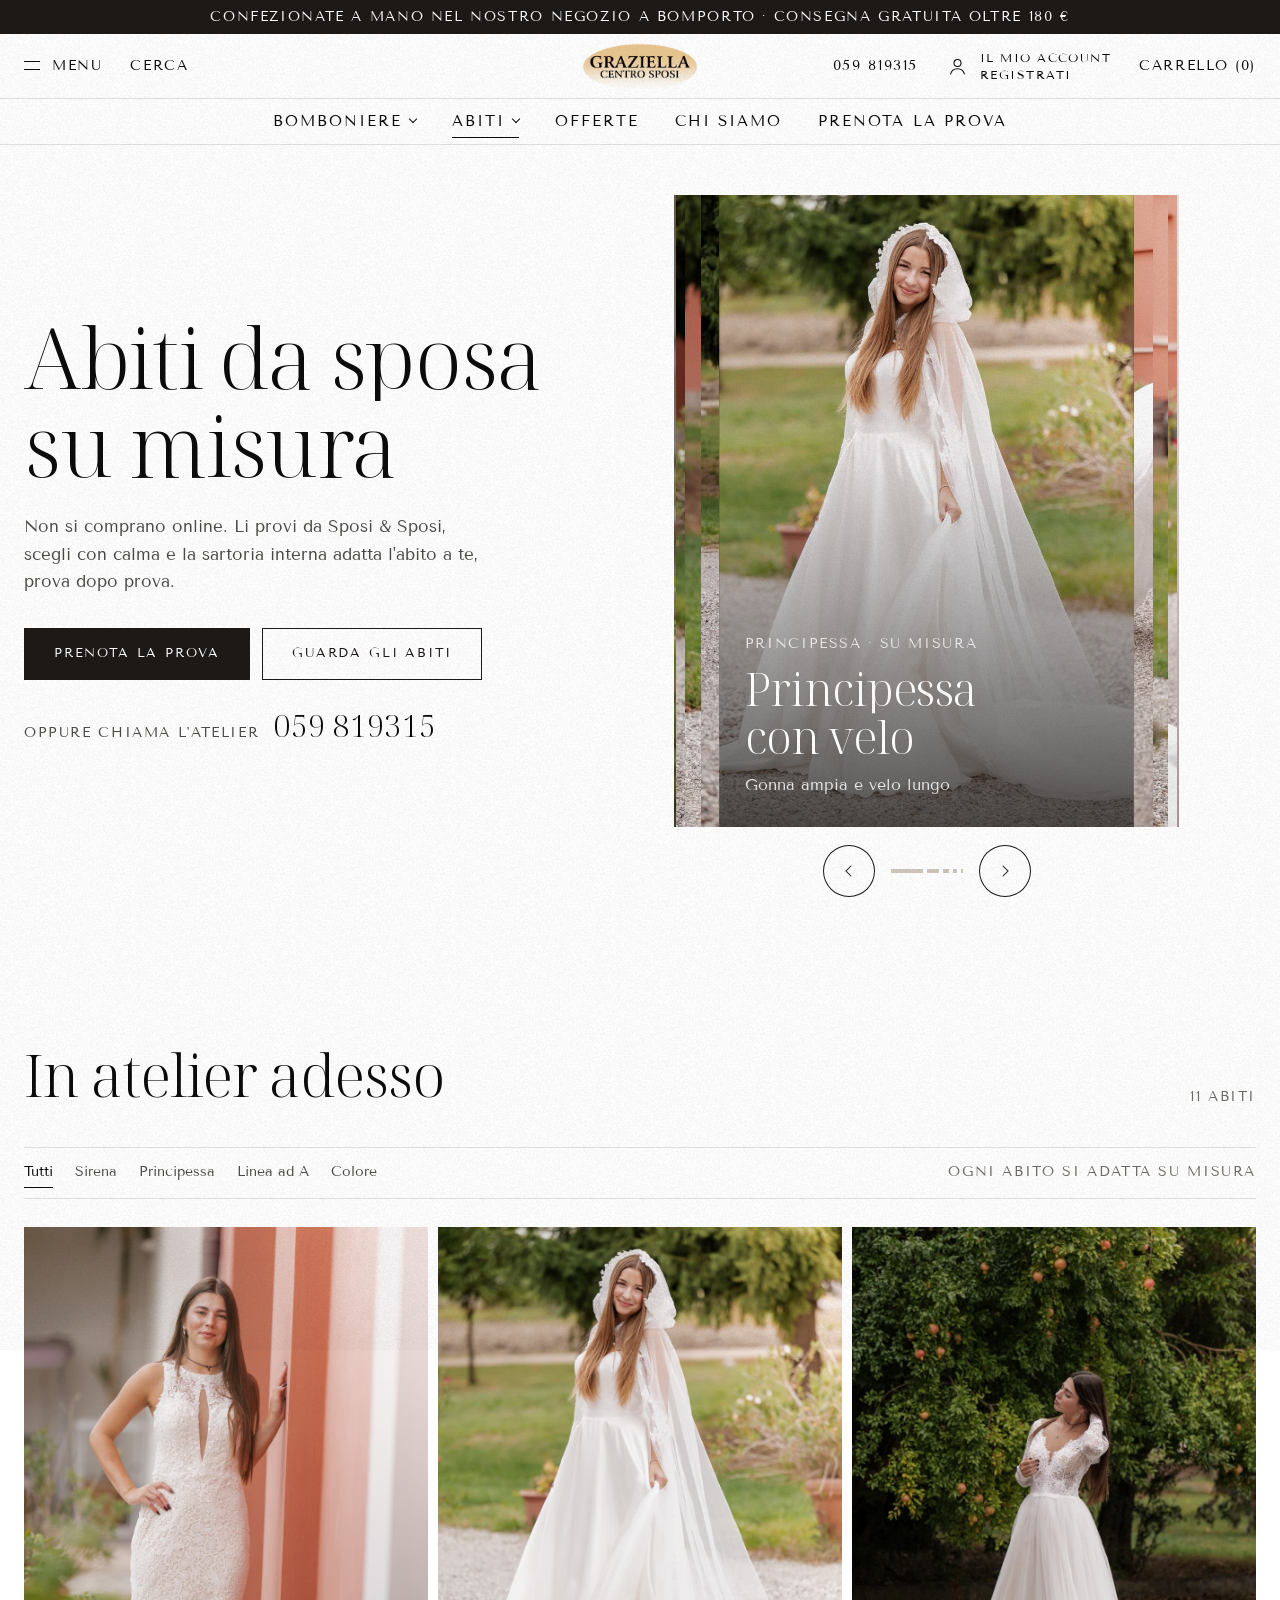
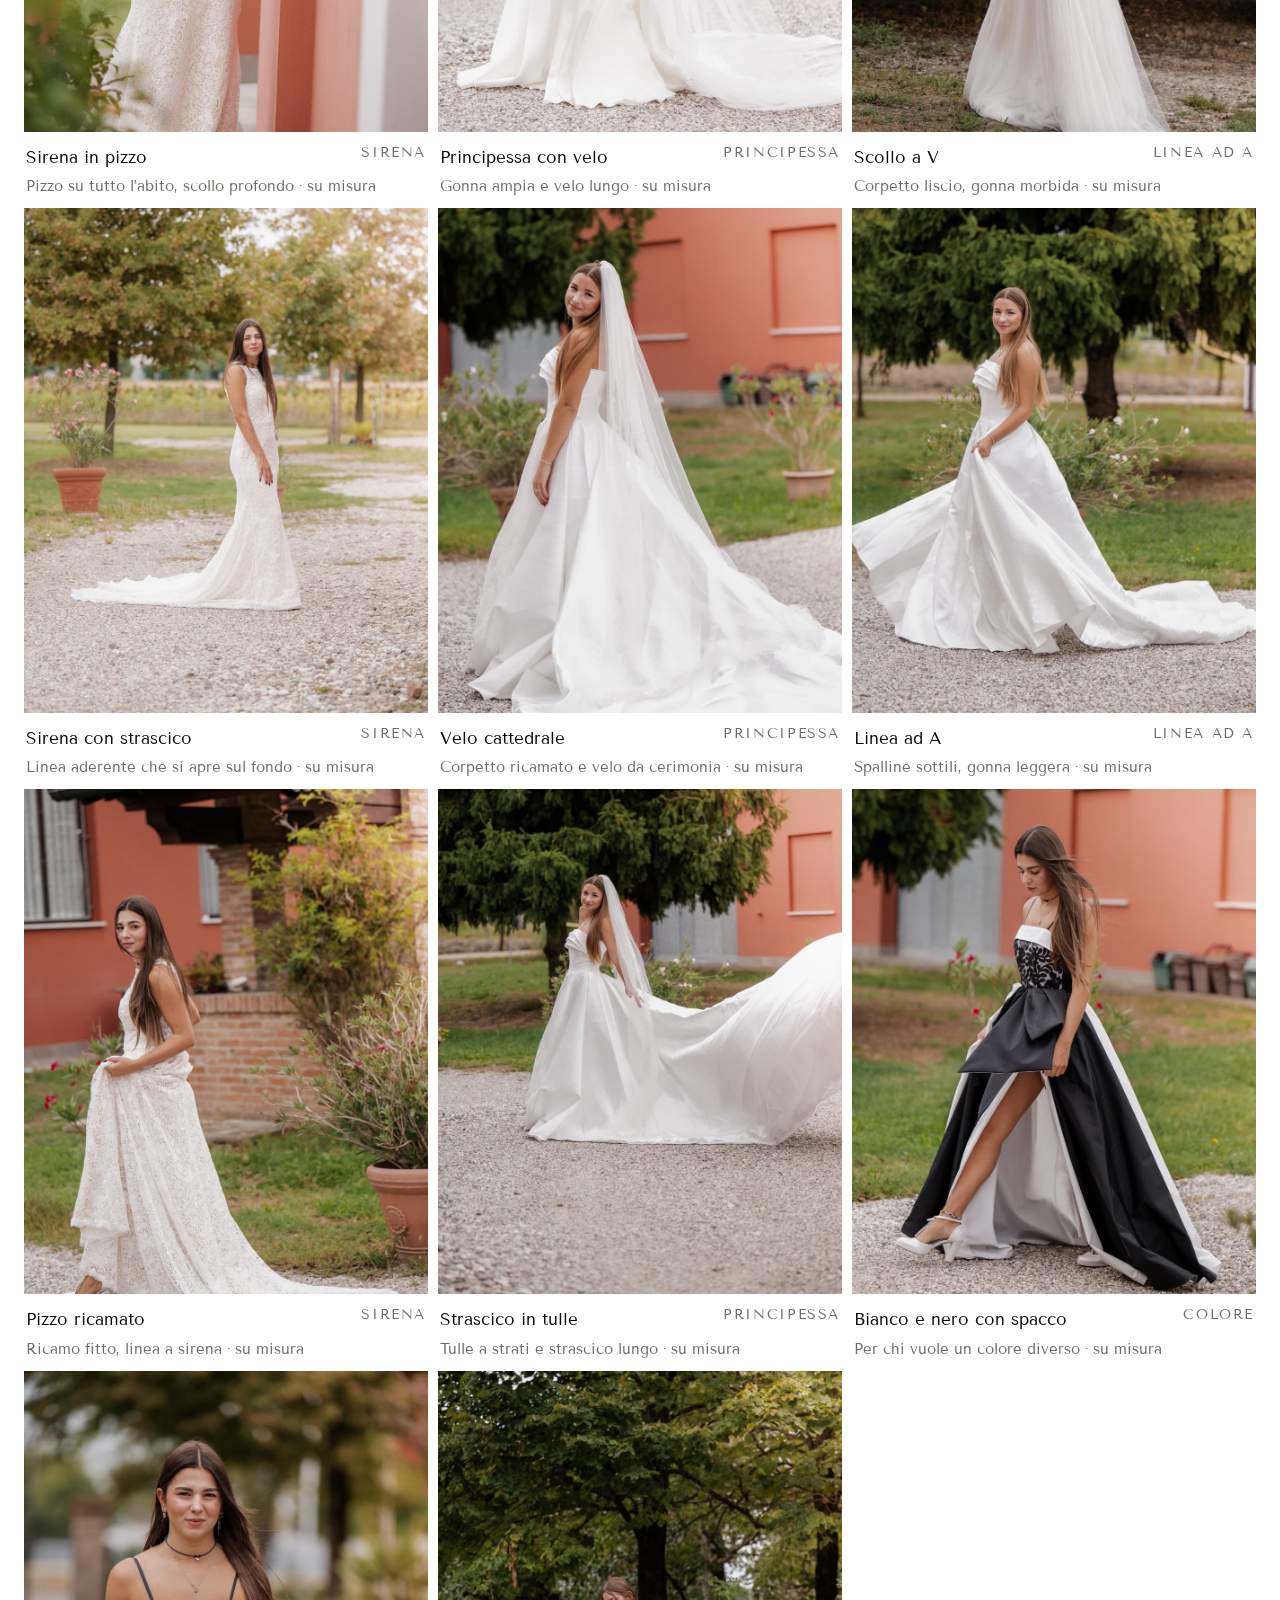
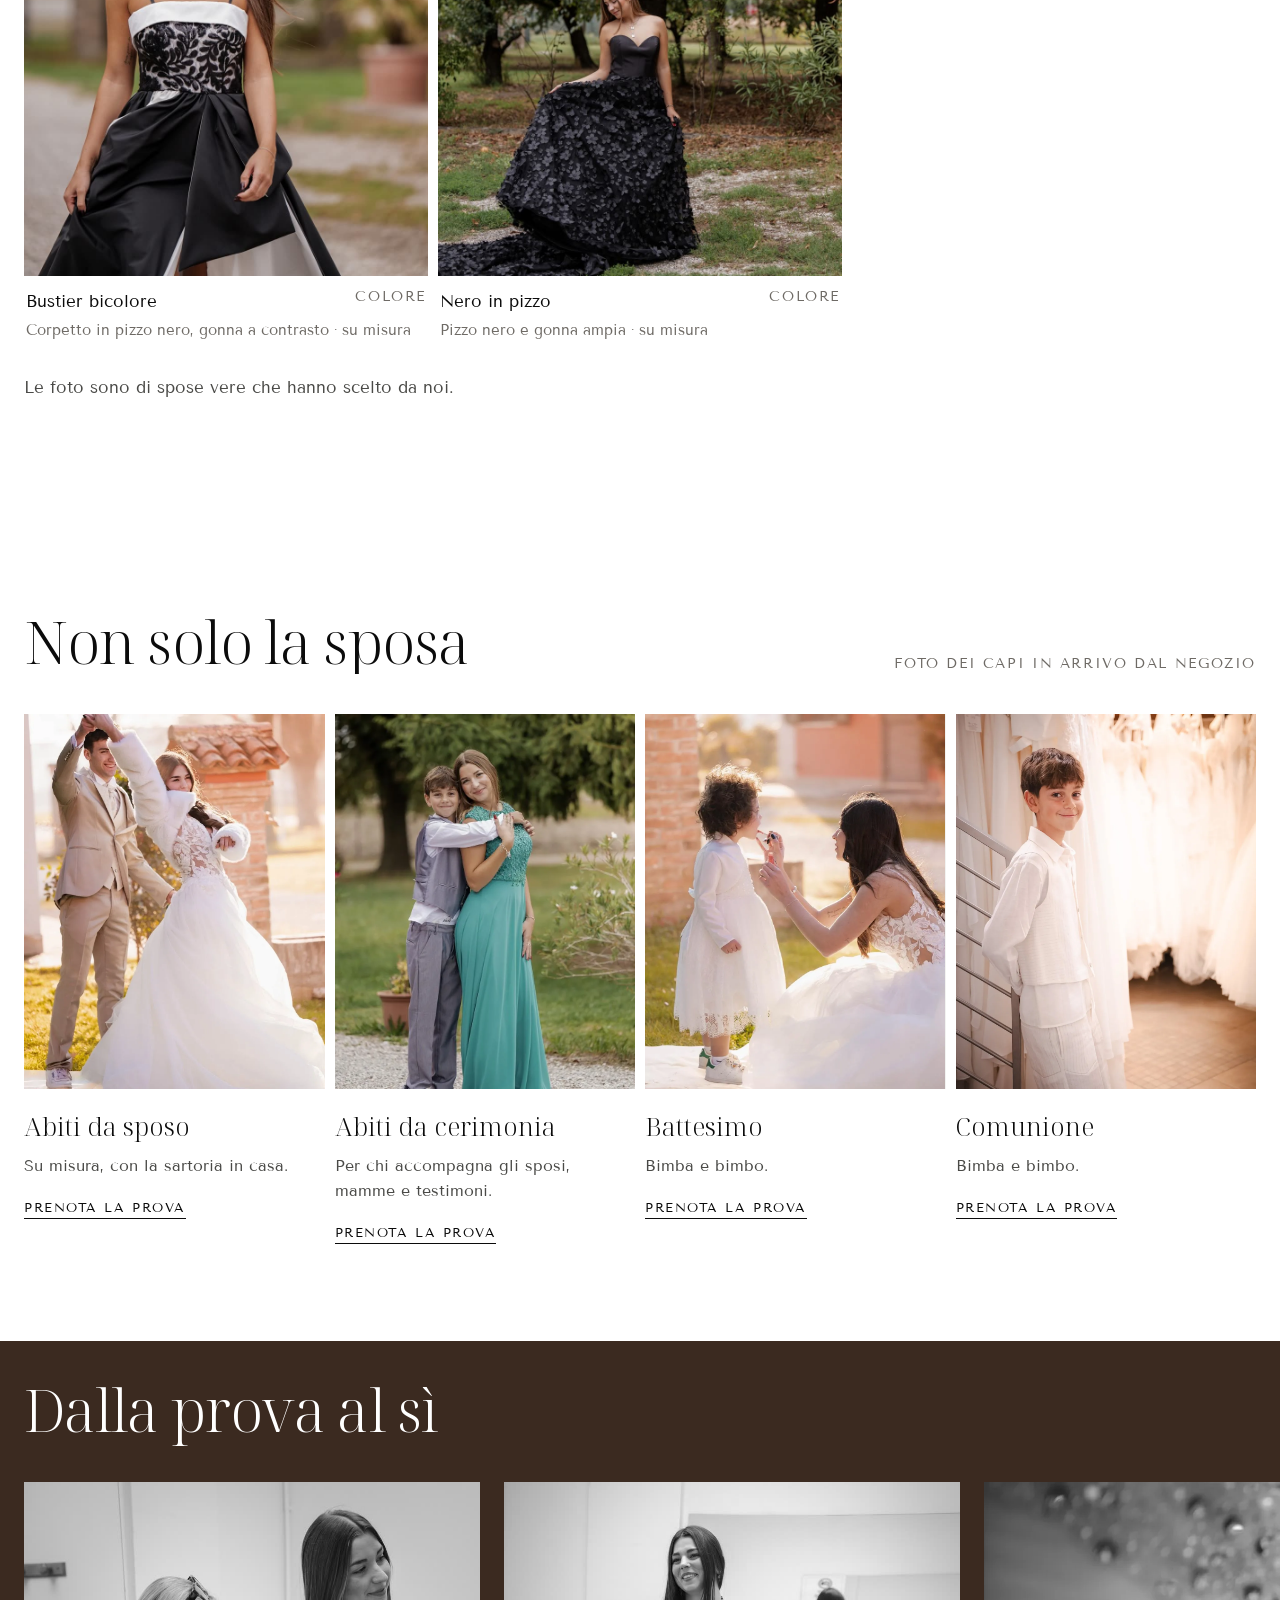
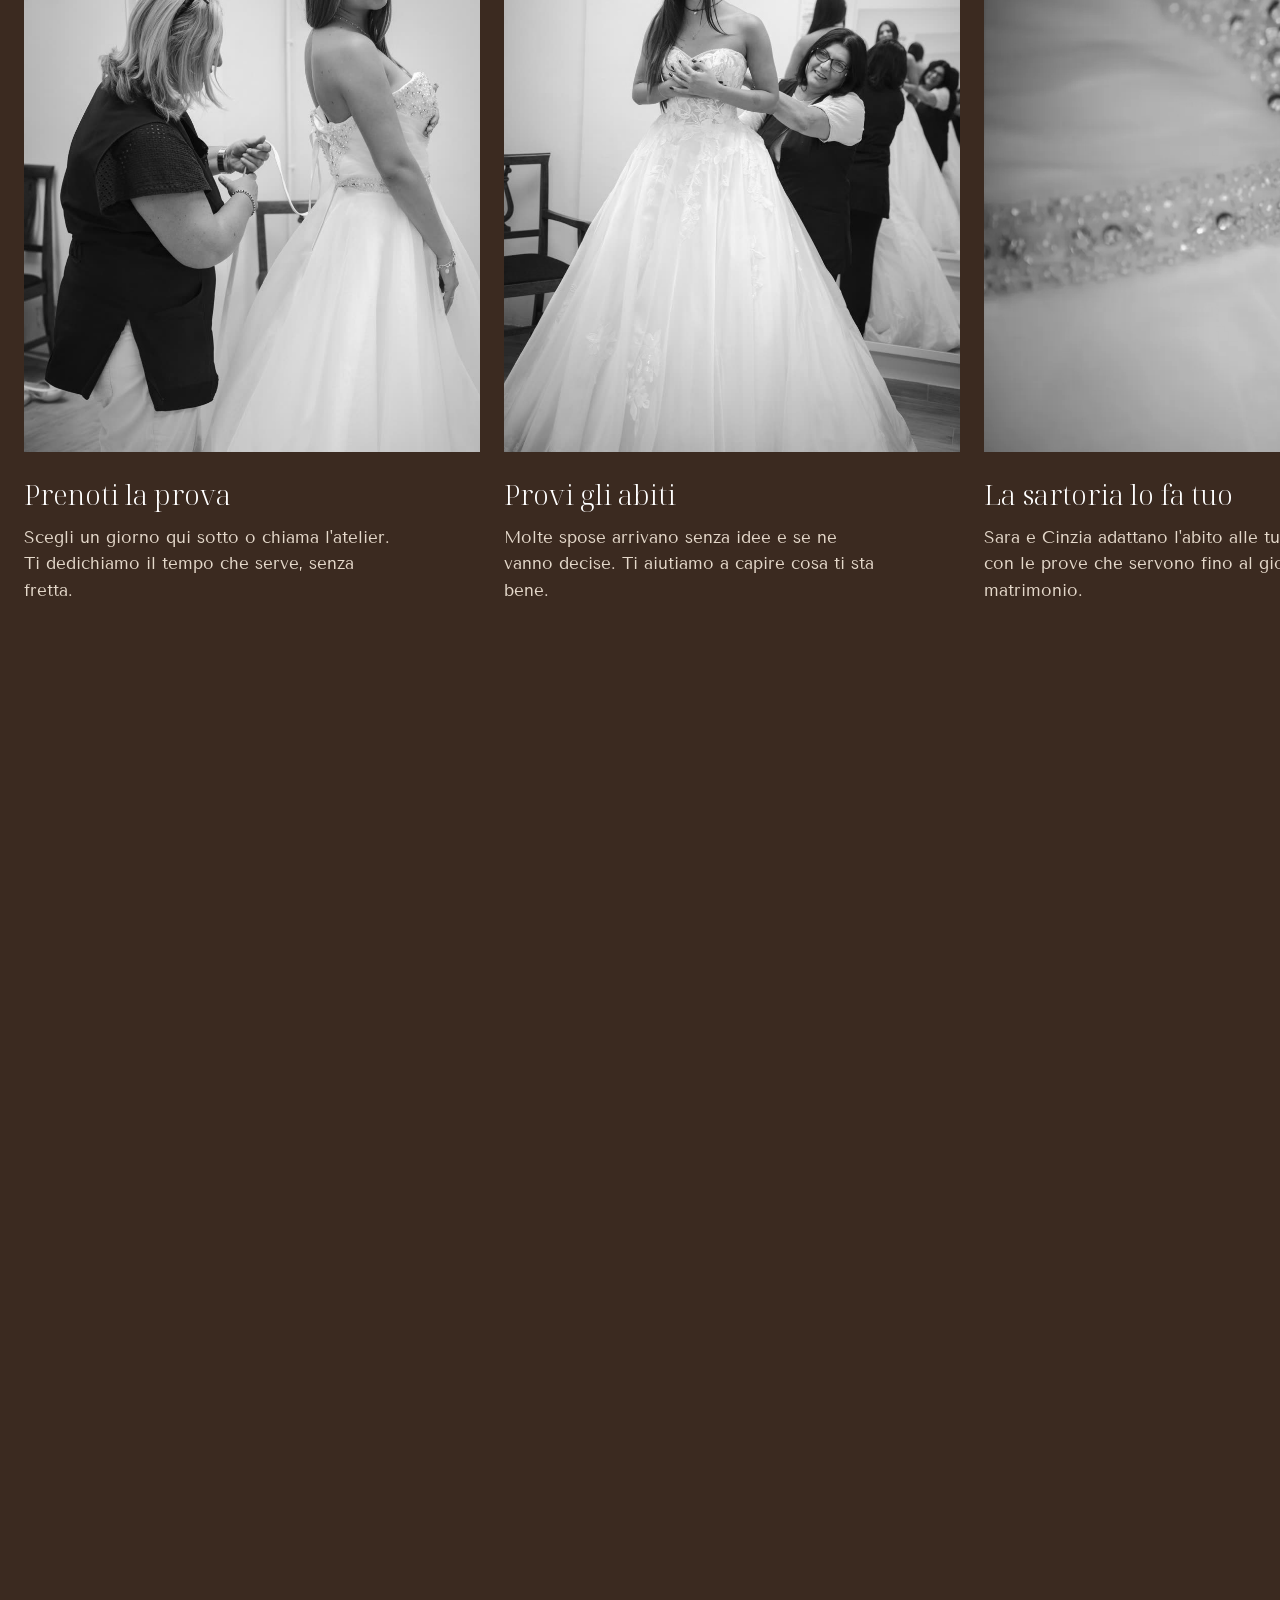
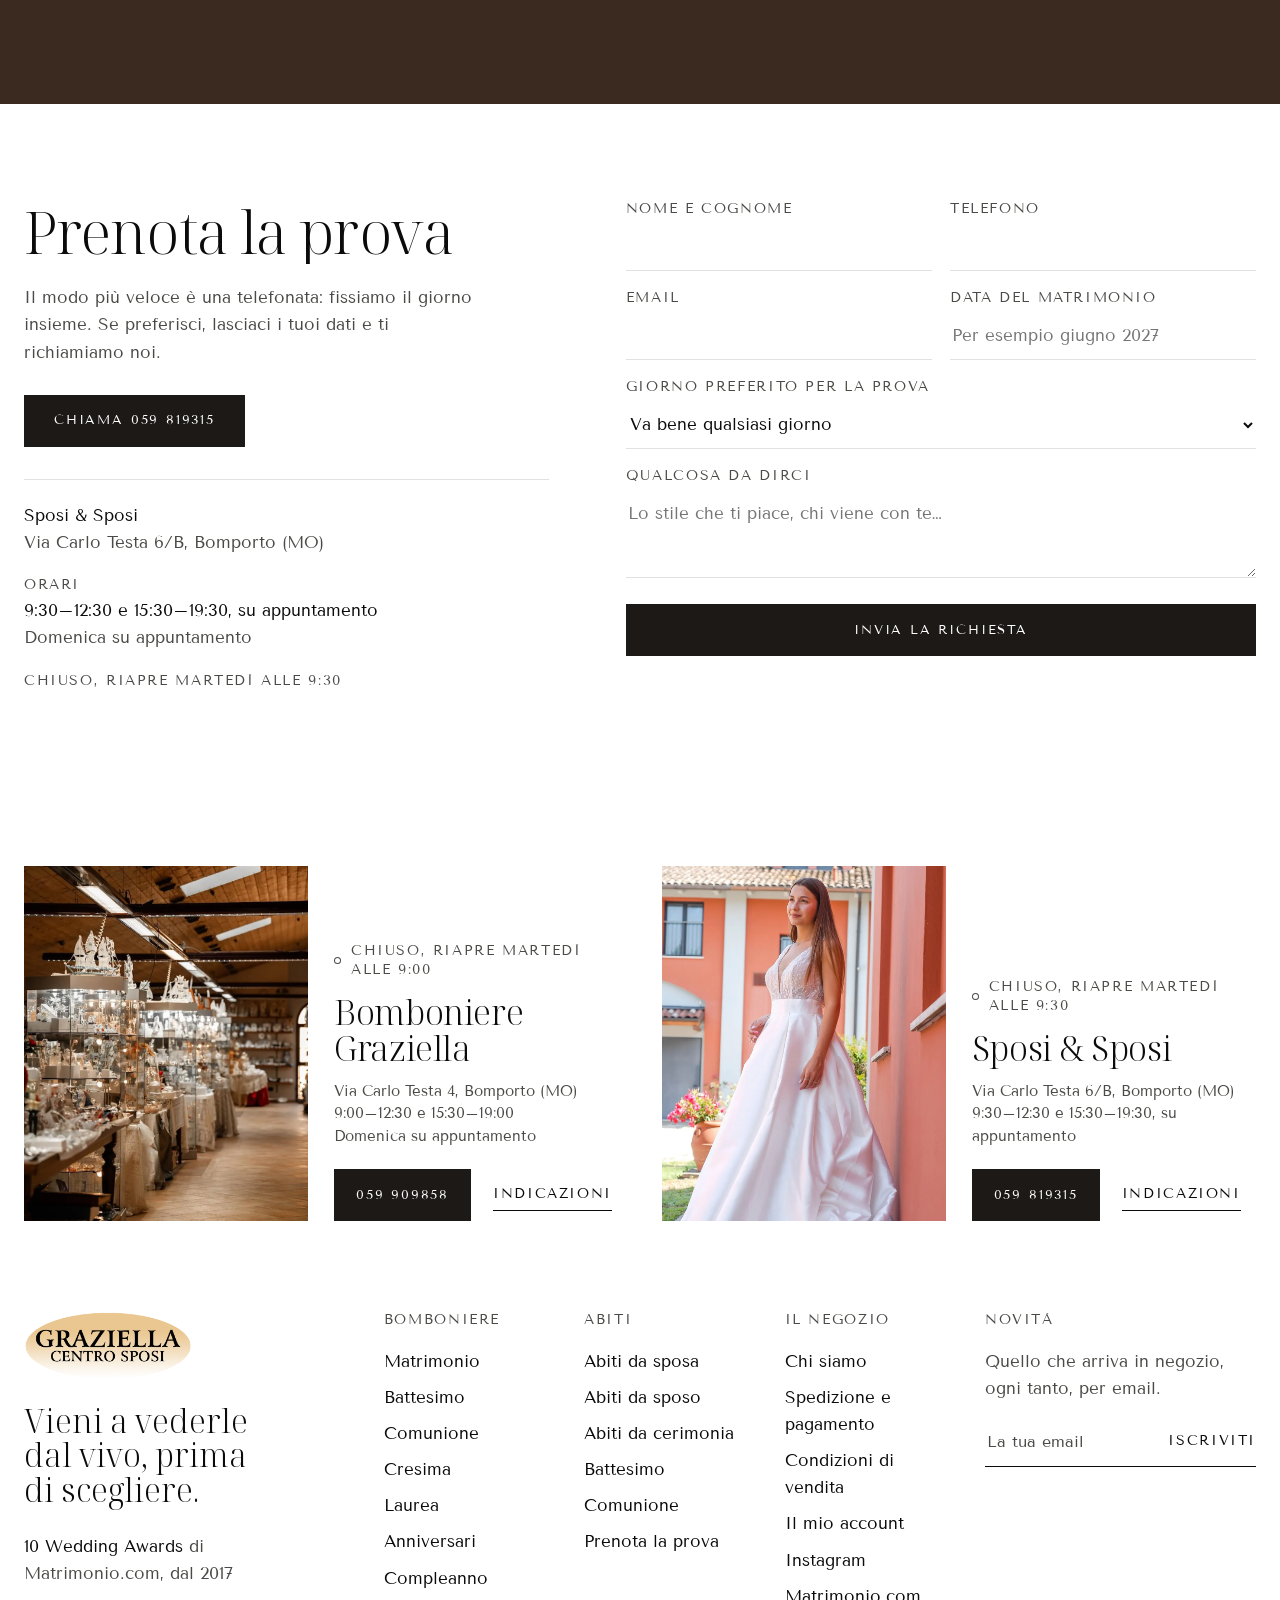
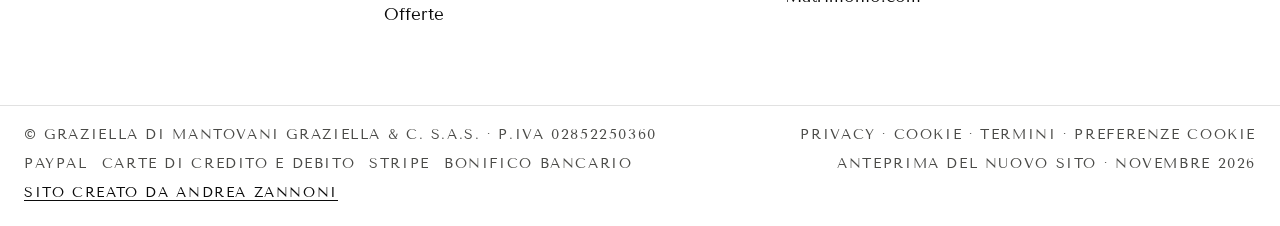
==== commit e04f765f: "iubenda: banner cookie, link privacy/cookie/termini nel piede, esclusioni dal recesso e dati della s" ====
--- a/abiti.html
+++ b/abiti.html
@@ -1,6 +1,7 @@
 <!doctype html>
 <html lang="it">
 <head>
+<script type="text/javascript" src="https://embeds.iubenda.com/widgets/52a9e732-c5e0-497f-862e-30317e8ee404.js"></script>
 <meta charset="utf-8">
 <meta name="robots" content="noindex, nofollow">
 <script>try{if("onpagereveal" in window){document.documentElement.classList.add("libro");document.write('<link rel="stylesheet" href="assets/css/cambio-pagina.css">')}}catch(e){}</script>
--- a/assets/css/negozio.css
+++ b/assets/css/negozio.css
@@ -302,7 +302,7 @@
 }
 .card:hover .card__field img { transform: translateY(-5%) scale(1.03); }
 .card:hover .card__field::after { transform: scaleX(.8); opacity: .6; }
-.card__tag { position: absolute; top: 12px; left: 12px; z-index: 2; font-size: 11px; letter-spacing: .12em; text-transform: uppercase; }
+.card__tag { position: absolute; top: 12px; left: 12px; z-index: 2; font-size: 12px; letter-spacing: .12em; text-transform: uppercase; }
 .card__add {
   position: absolute; left: 10px; right: 10px; bottom: 10px; z-index: 2; height: 42px;
   background: var(--nero); color: var(--paper); font-size: 12px; letter-spacing: .12em; text-transform: uppercase;
@@ -429,7 +429,8 @@
 .pagamenti span { display: inline-flex; align-items: center; height: 28px; padding: 0 10px; border: 1px solid var(--hair); font-size: 12px; letter-spacing: .04em; color: var(--graphite); }
 
 /* Telefono: la riga delle voci entra tutta, il testo si adatta alla larghezza */
-@media (max-width: 760px) { .head__cats.label { font-size: clamp(10.5px, 3.05vw, 13px); } }
+@media (max-width: 760px) { .head__cats.label { font-size: clamp(12px, 3.1vw, 13px); } }
+@media (max-width: 400px) { .head__cats a { letter-spacing: .025em; } }
 
 /* Piede: le due porte dell'hero tornano come i due negozi veri (pannello foto del piede ORRIS, MotionSites), sotto colonne quiete su carta (Lemaire). Niente onda, niente scritta enorme. */
 .foot { position: relative; background: var(--paper); color: var(--ink); }
@@ -496,7 +497,7 @@
 @media (hover: hover) and (pointer: fine) { .conto__menu a:hover { background: var(--mist); } }
 @media (min-width: 1100px) {
   .conto__btn { pointer-events: none; }
-  .conto__menu { position: static; display: grid; gap: 2px; min-width: 0; padding: 0; background: none; box-shadow: none; font-size: 11px; line-height: 1.25; }
+  .conto__menu { position: static; display: grid; gap: 2px; min-width: 0; padding: 0; background: none; box-shadow: none; font-size: 12px; line-height: 1.25; }
   .conto__menu a { min-height: 0; padding: 0; }
   @media (hover: hover) and (pointer: fine) { .conto__menu a:hover { background: none; text-decoration: underline; text-underline-offset: 3px; } }
 }
@@ -513,3 +514,24 @@
   .head__left .burger > span:last-child { display: none; }
   .head__right { gap: 8px; }
 }
+
+/* ---------- Vetrina (vetrina.js): i lati del prodotto si aprono dalla linea centrale, come le pagine di 047R ---------- */
+.giro { position: absolute; inset: 0; background: var(--mist); pointer-events: none; }
+.card__field .giro { z-index: 0; }
+.card__lati { position: absolute; top: 15px; right: 14px; z-index: 2; display: flex; align-items: center; gap: 4px; opacity: 0; transform: translateY(-4px); transition: opacity .45s var(--ease), transform .45s var(--ease); pointer-events: none; }
+.card__field.is-giro .card__lati { opacity: 1; transform: none; }
+.card__lati i { display: block; height: 2px; width: max(6px, calc(28px - var(--d) * 9px)); background: var(--bruno, #3b2a20); opacity: calc(1 - var(--d) * .22); transition: width .7s var(--molla, var(--ease)), opacity .7s var(--molla, var(--ease)); }
+.card__lati i.on { opacity: 1; }
+
+/* Lente di vetro sulla foto del prodotto (Liquid Glass di HorizonX con dentro il dettaglio ingrandito) */
+.con-lente .gal__main { cursor: none; }
+.gal__main .gal__hint { z-index: 2; }
+.lente, .lente__ombra { position: absolute; z-index: 3; border-radius: 50%; opacity: 0; pointer-events: none; will-change: transform, opacity; }
+.lente__ombra { box-shadow: 0 18px 38px rgba(43, 30, 22, .26), 0 2px 7px rgba(43, 30, 22, .18); }
+.lente { overflow: hidden; background: var(--mist); }
+.lente__dentro { position: absolute; inset: 0; background: var(--mist); }
+.gal__main .lente img { position: absolute; left: 0; top: 0; bottom: auto; max-width: none; width: auto; height: auto; transform-origin: 0 0; mix-blend-mode: multiply; transition: none; }
+.lente__riflesso { position: absolute; inset: -10%; border-radius: 50%; background: linear-gradient(135deg, rgba(255,255,255,.38), rgba(255,255,255,0) 38%, rgba(255,255,255,0) 66%, rgba(255,255,255,.14)); }
+.lente__bordo { position: absolute; inset: 0; border-radius: inherit; box-shadow: inset 1.5px 1.5px 0 -.5px rgba(255,255,255,.95), inset -1px -1px 0 -.5px rgba(255,255,255,.4), inset 0 0 0 1px rgba(255,255,255,.2), inset 0 0 18px rgba(43,30,22,.06); }
+/* Lente col dito: niente menu "salva immagine" né selezione mentre si tiene premuto */
+.con-lente-dito .gal__main, .con-lente-dito .gal__main img { -webkit-touch-callout: none; -webkit-user-select: none; user-select: none; }
